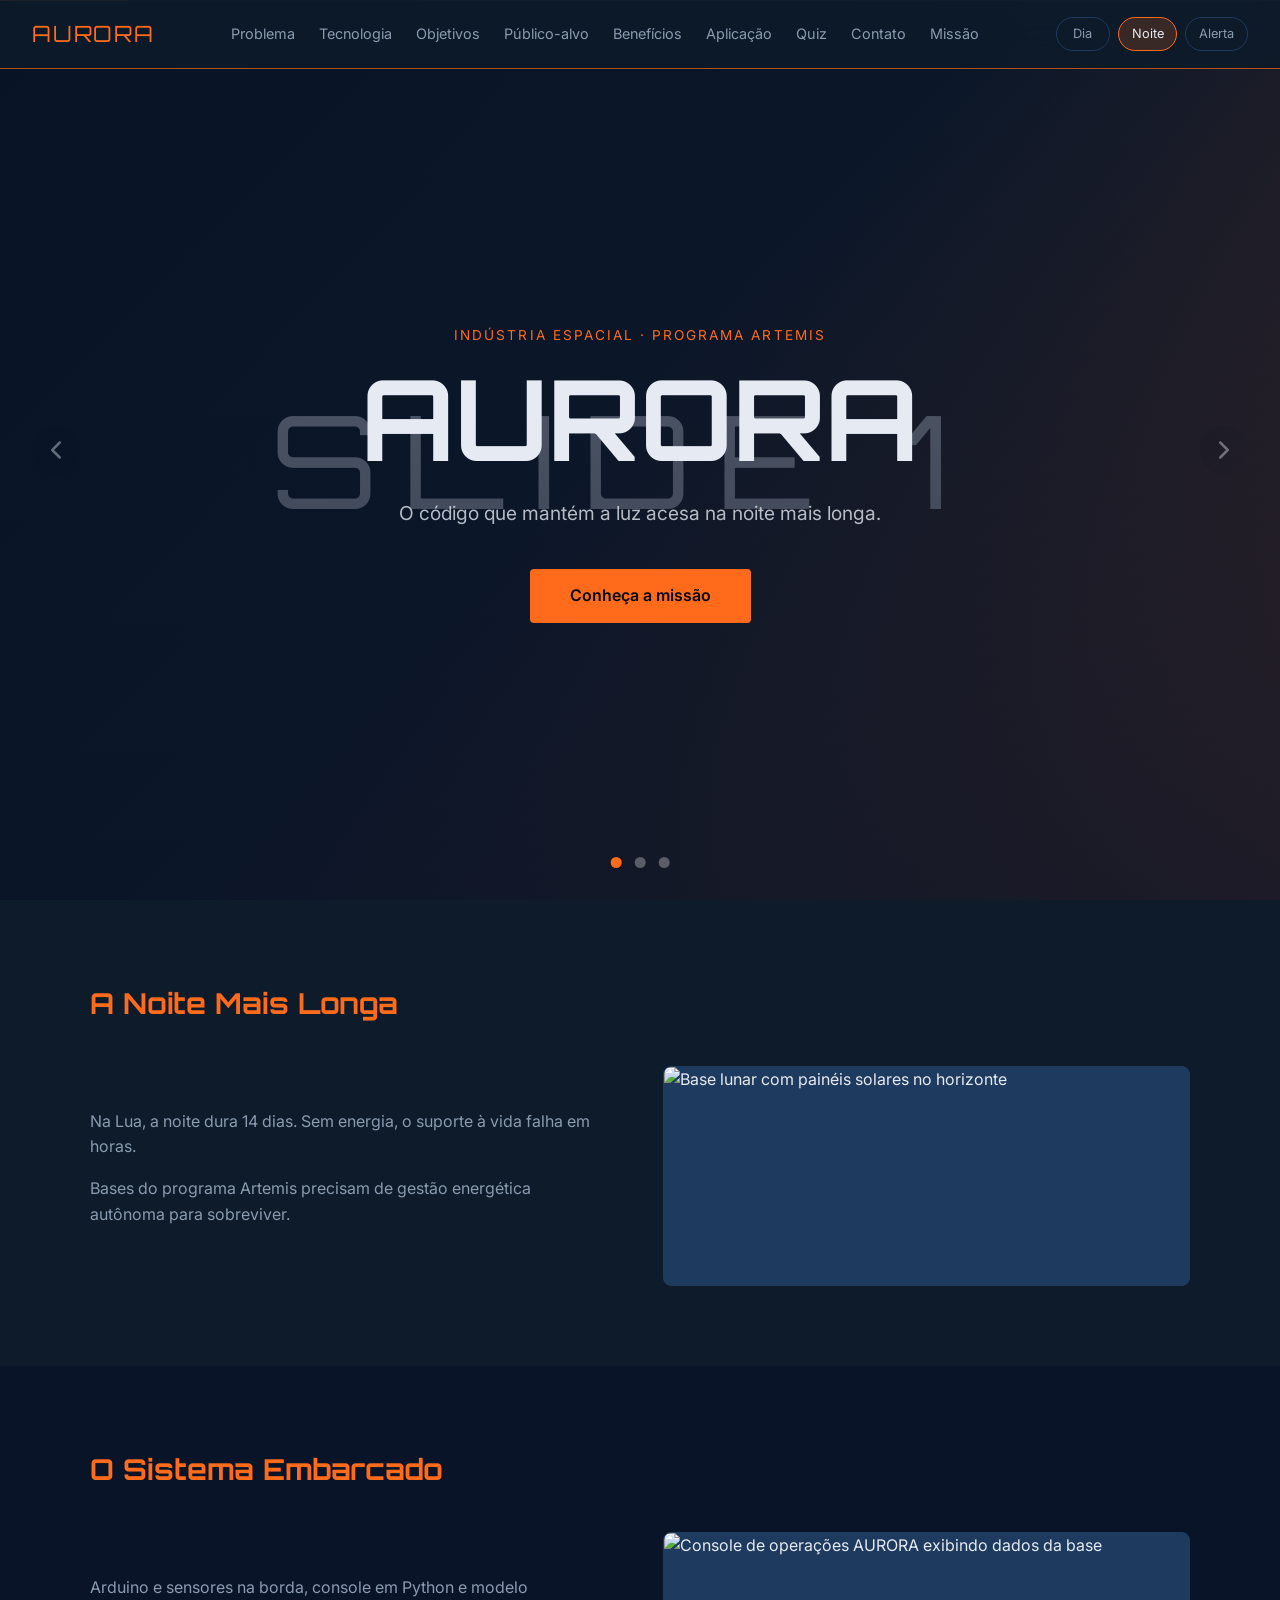
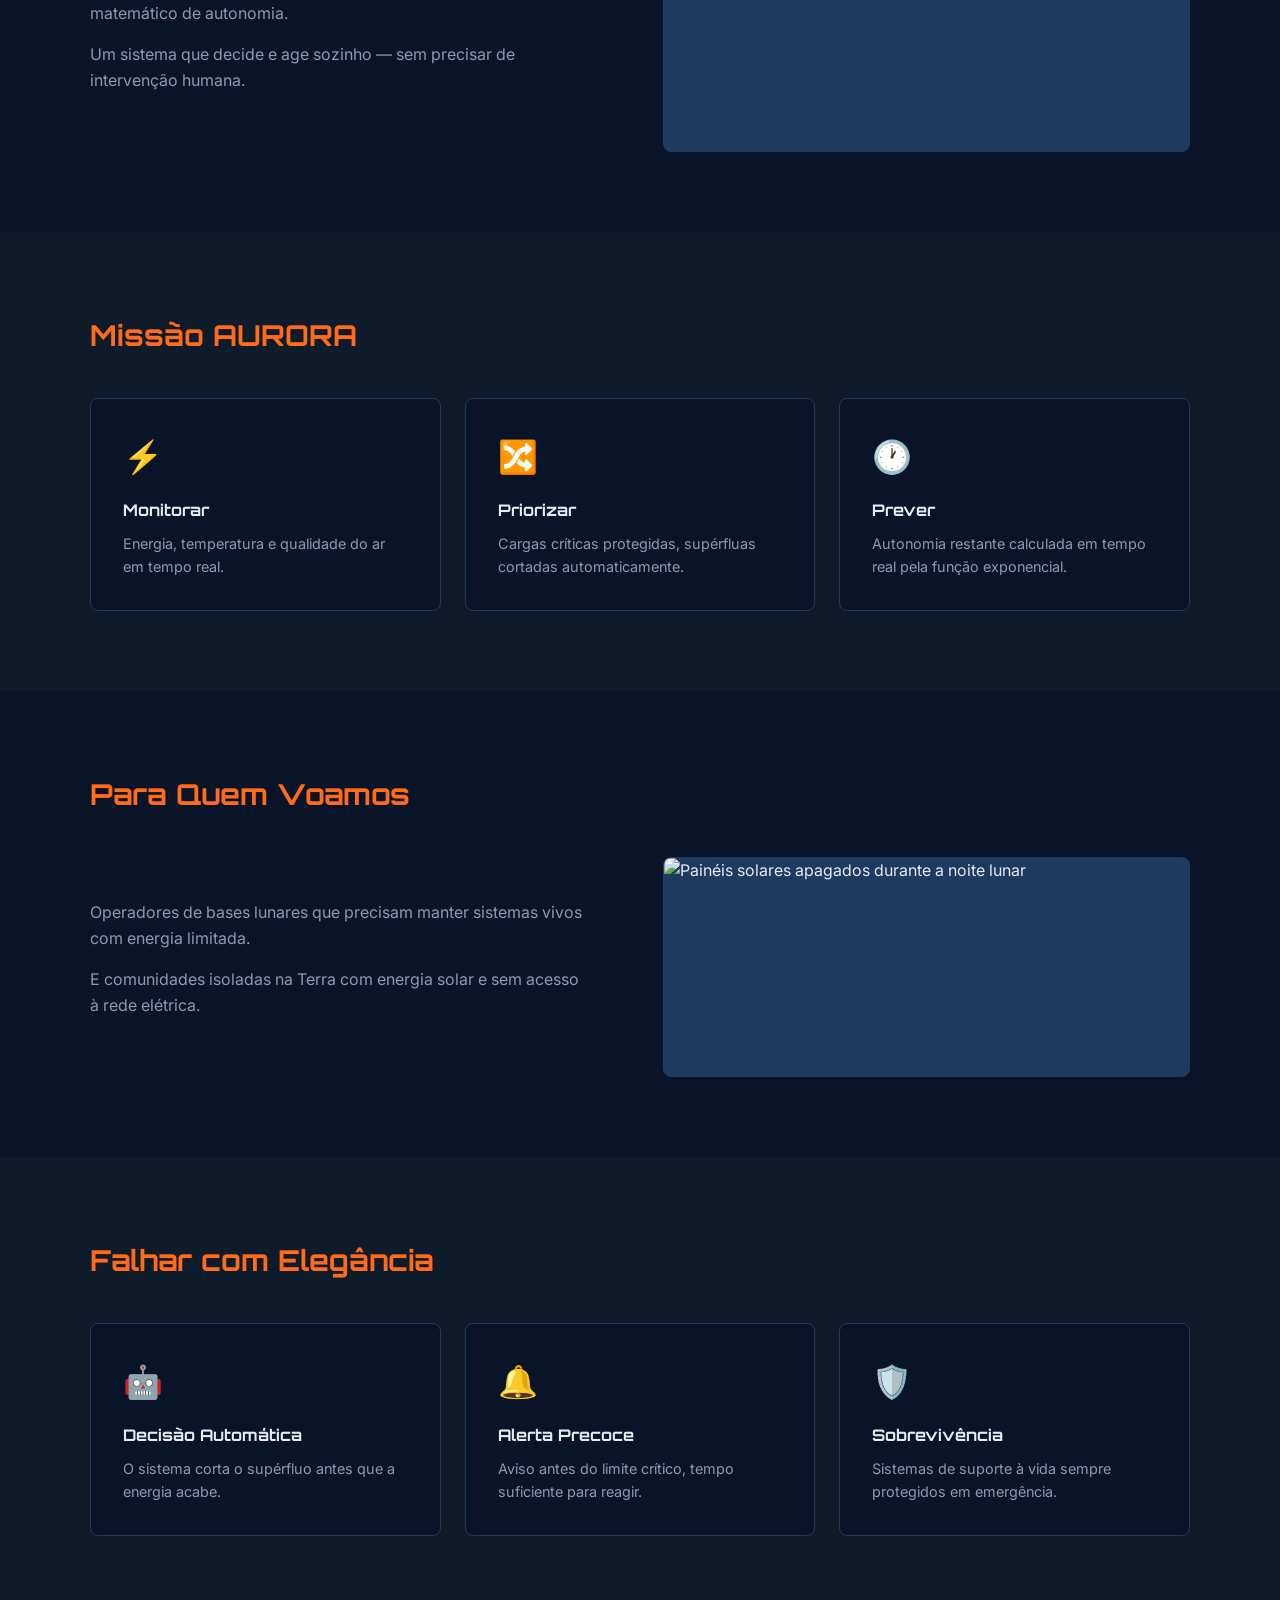
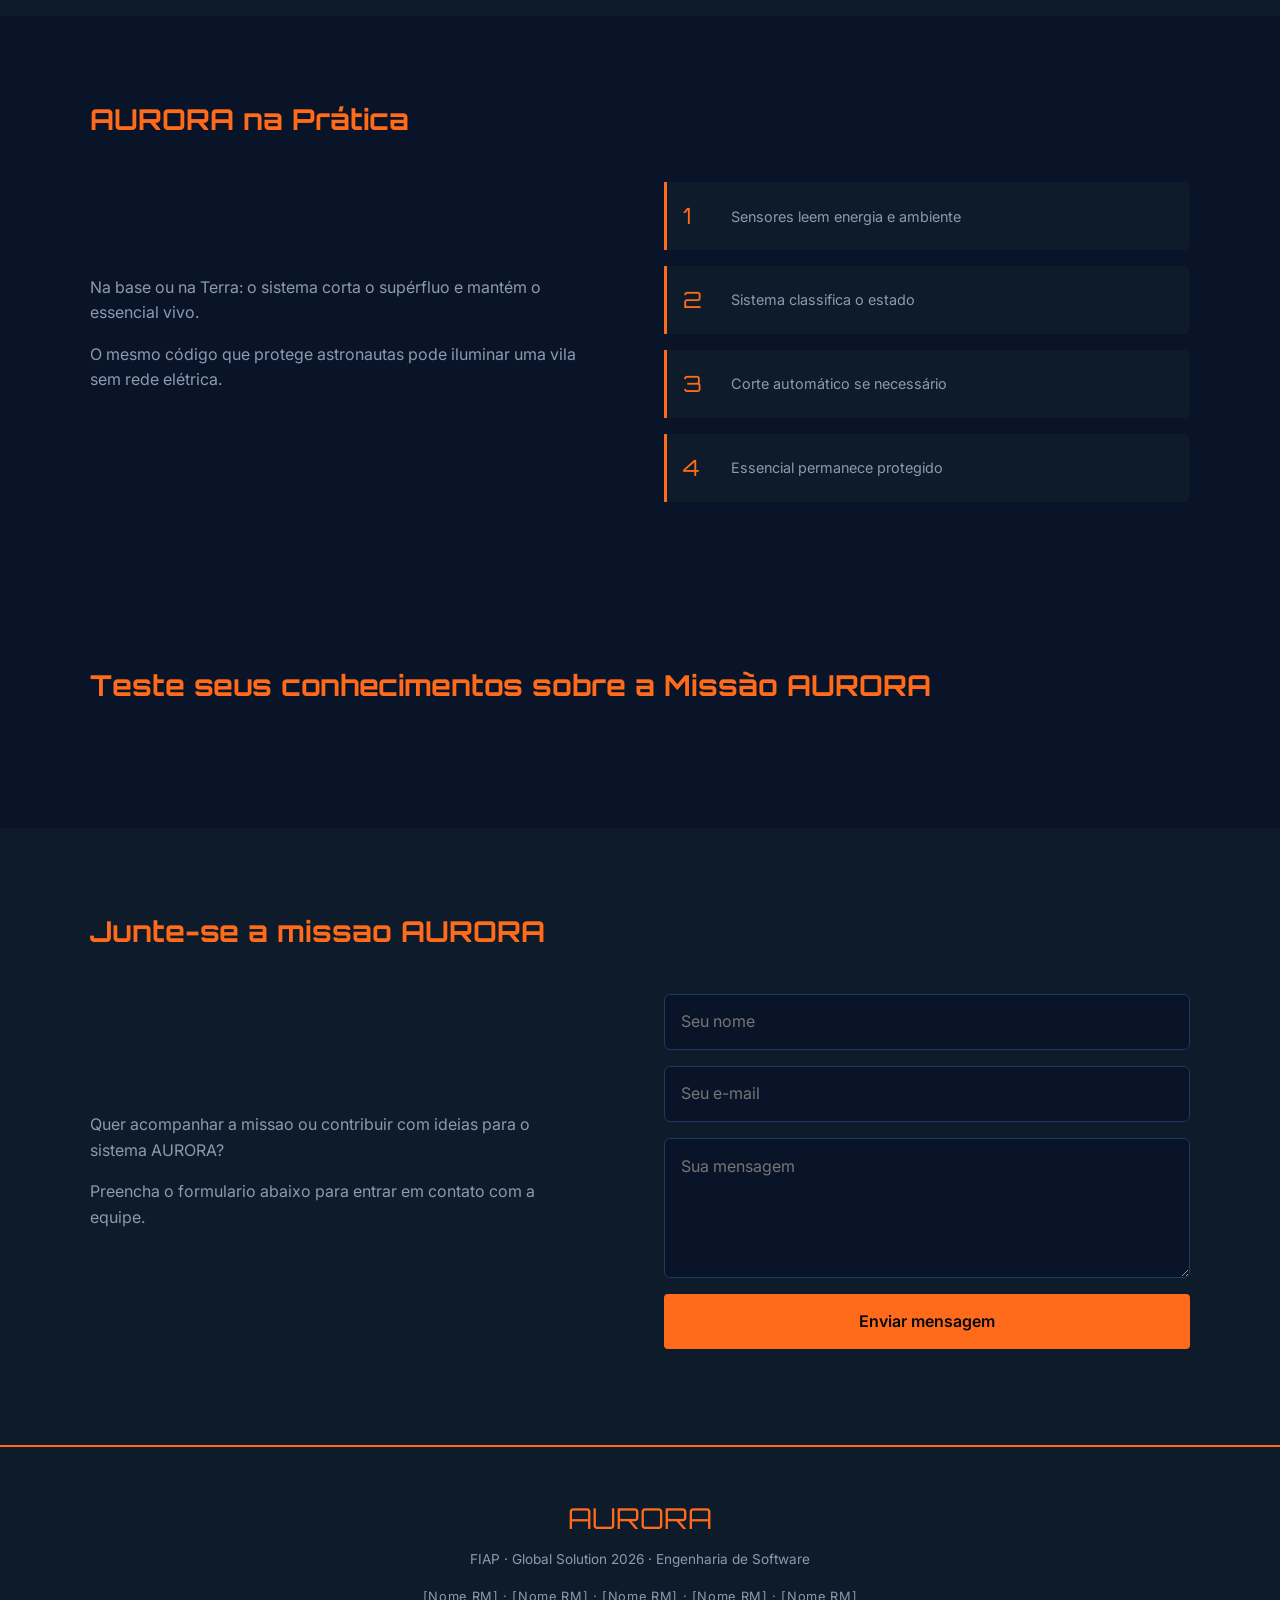
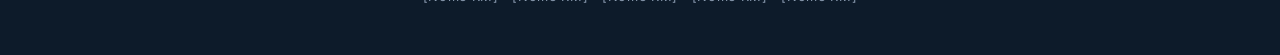
==== Aurora-Web-Front/index.html @ de0eb586 "feat: criando a pagina missao" ====
<!DOCTYPE html>
<html lang="pt-BR">
<head>
    <meta charset="UTF-8">
    <meta name="viewport" content="width=device-width, initial-scale=1.0">
    <title>AURORA · Sistema de Gestão Energética Lunar</title>
    
    <link rel="preconnect" href="https://fonts.googleapis.com">
    <link rel="preconnect" href="https://fonts.gstatic.com" crossorigin>
    <link href="https://fonts.googleapis.com/css2?family=Orbitron:wght@700;900&family=Inter:wght@400;600&display=swap" rel="stylesheet">
    
    <link rel="stylesheet" href="src/css/style.css">
</head>
<body id="topo">
    <!-- SELETOR DE TEMAS (radio inputs hidden — CSS puro, sem JS) -->
    <input type="radio" id="tema-dia" name="tema">
    <input type="radio" id="tema-noite" name="tema" checked>
    <input type="radio" id="tema-alerta" name="tema">

    <div class="page-wrapper">

        <!-- MENU DE NAVEGAÇÃO -->
        <nav class="nav">
            <a href="#topo" class="nav__logo" aria-label="Voltar ao inicio">AURORA</a>
            <ul class="nav__links">
                <li><a href="#problema">Problema</a></li>
                <li><a href="#tecnologia">Tecnologia</a></li>
                <li><a href="#objetivos">Objetivos</a></li>
                <li><a href="#publico">Público-alvo</a></li>
                <li><a href="#beneficios">Benefícios</a></li>
                <li><a href="#aplicacao">Aplicação</a></li>
                <li><a href="#Quiz">Quiz</a></li>
                <li><a href="#contato">Contato</a></li>
                <li><a href="missao.html">Missão</a></li>
            </ul>
            <div class="nav__temas">
                <label for="tema-dia" class="btn-tema">Dia</label>
                <label for="tema-noite" class="btn-tema">Noite</label>
                <label for="tema-alerta" class="btn-tema">Alerta</label>
            </div>
        </nav>

        <!-- HERO (slideshow cinematografico) -->
        <header class="hero" role="region" aria-roledescription="carousel" aria-label="Slideshow cinematografico AURORA">
            <div class="hero__slideshow" data-hero-slideshow>
                <div class="hero__slides" data-hero-slides></div>
                <div class="hero__overlay" aria-hidden="true"></div>
                <div class="hero__alert-tint" aria-hidden="true"></div>
                <div class="hero__progress" aria-hidden="true">
                    <span data-hero-progress></span>
                </div>

                <button class="hero__arrow hero__arrow--prev" type="button" aria-label="Slide anterior" data-hero-prev>
                    <svg viewBox="0 0 24 24" aria-hidden="true" focusable="false">
                        <path d="M15 18l-6-6 6-6" fill="none" stroke="currentColor" stroke-width="2" stroke-linecap="round" stroke-linejoin="round"/>
                    </svg>
                </button>
                <button class="hero__arrow hero__arrow--next" type="button" aria-label="Proximo slide" data-hero-next>
                    <svg viewBox="0 0 24 24" aria-hidden="true" focusable="false">
                        <path d="M9 6l6 6-6 6" fill="none" stroke="currentColor" stroke-width="2" stroke-linecap="round" stroke-linejoin="round"/>
                    </svg>
                </button>

                <div class="hero__dots" aria-label="Selecionar slide" data-hero-dots></div>
            </div>

            <div class="hero__content">
                <p class="hero__tag">Indústria Espacial · Programa Artemis</p>
                <h1 class="hero__title">AURORA</h1>
                <p class="hero__sub">O código que mantém a luz acesa na noite mais longa.</p>
                <a href="missao.html" class="hero__cta">Conheça a missão</a>
            </div>
        </header>

        <!-- SEÇÃO 1: PROBLEMA -->
        <section id="problema" class="section section--alt">
            <div class="section__inner">
                <h2 class="section__title">A Noite Mais Longa</h2>
                <div class="section__content">
                    <div class="section__text">
                        <p>Na Lua, a noite dura 14 dias. Sem energia, o suporte à vida falha em horas.</p>
                        <p>Bases do programa Artemis precisam de gestão energética autônoma para sobreviver.</p>
                    </div>
                    <div class="section__img">
                        <img src="img/base-lunar.jpg" alt="Base lunar com painéis solares no horizonte">
                    </div>
                </div>
            </div>
        </section>

        <!-- SEÇÃO 2: TECNOLOGIA -->
        <section id="tecnologia" class="section">
            <div class="section__inner">
                <h2 class="section__title">O Sistema Embarcado</h2>
                <div class="section__content">
                    <div class="section__text">
                        <p>Arduino e sensores na borda, console em Python e modelo matemático de autonomia.</p>
                        <p>Um sistema que decide e age sozinho — sem precisar de intervenção humana.</p>
                    </div>
                    <div class="section__img">
                        <img src="img/console.jpg" alt="Console de operações AURORA exibindo dados da base">
                    </div>
                </div>
            </div>
        </section>

        <!-- SEÇÃO 3: OBJETIVOS -->
        <section id="objetivos" class="section section--alt">
            <div class="section__inner">
                <h2 class="section__title">Missão AURORA</h2>
                <div class="section__cards">
                    <div class="card">
                        <span class="card__icon">⚡</span>
                        <h3>Monitorar</h3>
                        <p>Energia, temperatura e qualidade do ar em tempo real.</p>
                    </div>
                    <div class="card">
                        <span class="card__icon">🔀</span>
                        <h3>Priorizar</h3>
                        <p>Cargas críticas protegidas, supérfluas cortadas automaticamente.</p>
                    </div>
                    <div class="card">
                        <span class="card__icon">🕐</span>
                        <h3>Prever</h3>
                        <p>Autonomia restante calculada em tempo real pela função exponencial.</p>
                    </div>
                </div>
            </div>
        </section>

        <!-- SEÇÃO 4: PÚBLICO -->
        <section id="publico" class="section">
            <div class="section__inner">
                <h2 class="section__title">Para Quem Voamos</h2>
                <div class="section__content">
                    <div class="section__text">
                        <p>Operadores de bases lunares que precisam manter sistemas vivos com energia limitada.</p>
                        <p>E comunidades isoladas na Terra com energia solar e sem acesso à rede elétrica.</p>
                    </div>
                    <div class="section__img">
                        <img src="img/paineis-noite.jpg" alt="Painéis solares apagados durante a noite lunar">
                    </div>
                </div>
            </div>
        </section>

        <!-- SEÇÃO 5: BENEFÍCIOS -->
        <section id="beneficios" class="section section--alt">
            <div class="section__inner">
                <h2 class="section__title">Falhar com Elegância</h2>
                <div class="section__cards">
                    <div class="card">
                        <span class="card__icon">🤖</span>
                        <h3>Decisão Automática</h3>
                        <p>O sistema corta o supérfluo antes que a energia acabe.</p>
                    </div>
                    <div class="card">
                        <span class="card__icon">🔔</span>
                        <h3>Alerta Precoce</h3>
                        <p>Aviso antes do limite crítico, tempo suficiente para reagir.</p>
                    </div>
                    <div class="card">
                        <span class="card__icon">🛡️</span>
                        <h3>Sobrevivência</h3>
                        <p>Sistemas de suporte à vida sempre protegidos em emergência.</p>
                    </div>
                </div>
            </div>
        </section>

        <!-- SEÇÃO 6: APLICAÇÃO -->
        <section id="aplicacao" class="section">
            <div class="section__inner">
                <h2 class="section__title">AURORA na Prática</h2>
                <div class="section__content">
                    <div class="section__text">
                        <p>Na base ou na Terra: o sistema corta o supérfluo e mantém o essencial vivo.</p>
                        <p>O mesmo código que protege astronautas pode iluminar uma vila sem rede elétrica.</p>
                    </div>
                    <div class="section__steps">
                        <div class="step"><span class="step__num">1</span><p>Sensores leem energia e ambiente</p></div>
                        <div class="step"><span class="step__num">2</span><p>Sistema classifica o estado</p></div>
                        <div class="step"><span class="step__num">3</span><p>Corte automático se necessário</p></div>
                        <div class="step"><span class="step__num">4</span><p>Essencial permanece protegido</p></div>
                    </div>
                </div>
            </div>
        </section>
        <!-- SEÇÃO 7: QUIZ-->
        <section id="quiz" class="section">
            <div class="section__inner">
                <h2 class="section__title">Teste seus conhecimentos sobre a Missão AURORA</h2>
                <div id="quiz-container" class="quiz"></div>
            </div>
        </section>

        <!-- FORMULARIO VALIDADO COM JAVASCRIPT -->
        <section id="contato" class="section section--alt">
            <div class="section__inner">
                <h2 class="section__title">Junte-se a missao AURORA</h2>
                <div class="section__content">
                    <div class="section__text">
                        <p>Quer acompanhar a missao ou contribuir com ideias para o sistema AURORA?</p>
                        <p>Preencha o formulario abaixo para entrar em contato com a equipe.</p>
                    </div>

                    <form id="form-missao" class="form-missao" novalidate>
                        <input type="text" id="nome" name="nome" placeholder="Seu nome" required>
                        <input type="email" id="email" name="email" placeholder="Seu e-mail" required>
                        <textarea id="mensagem" name="mensagem" placeholder="Sua mensagem" required></textarea>
                        <button type="submit">Enviar mensagem</button>
                        <p id="form-feedback" class="form-feedback" aria-live="polite"></p>
                    </form>
                </div>
            </div>
        </section>

        <!-- RODAPÉ -->
        <footer class="footer">
            <p class="footer__logo">AURORA</p>
            <p class="footer__sub">FIAP · Global Solution 2026 · Engenharia de Software</p>
            <p class="footer__team">
                [Nome RM] · [Nome RM] · [Nome RM] · [Nome RM] · [Nome RM]
            </p>
        </footer>

    </div><!-- fim .page-wrapper -->
    <script src="src/js/script.js"></script>
</body>
</html>
---- Aurora-Web-Front/src/css/style.css ----
/* Reset */
*, *::before, *::after {
    box-sizing: border-box;
    margin: 0;
    padding: 0;
}

html {
    scroll-behavior: smooth;
    scroll-padding-top: 84px;
}

body {
    background-color: var(--bg);
    color: var(--text);
    font-family: var(--font-body);
    font-size: 16px;
    line-height: 1.6;
}

img {
    display: block;
    max-width: 100%;
}

a {
    color: inherit;
    text-decoration: none;
}

ul {
    list-style: none;
}

button {
    font: inherit;
}

/* Variaveis CSS */
:root {
    --bg: #0A1428;
    --navy: #0D1B2A;
    --amber: #FF6B1A;
    --cyan: #00C9FF;
    --text: #E6EAF2;
    --text-muted: #8A9BB0;
    --border: #1E3A5F;
    --hero-text: #E6EAF2;
    --hero-muted: rgba(230, 234, 242, 0.78);
    --hero-overlay: linear-gradient(180deg, rgba(10, 20, 40, 0.55) 0%, rgba(10, 20, 40, 0.85) 100%);
    --hero-tint: rgba(255, 60, 40, 0);
    --progress-color: #FF6B1A;
    --font-title: 'Orbitron', sans-serif;
    --font-body: 'Inter', sans-serif;
}

/* Tema Dia */
#tema-dia:checked ~ .page-wrapper {
    --bg: #F4F1EA;
    --navy: #E6E0D4;
    --amber: #FF6B1A;
    --text: #162238;
    --text-muted: #4E5D73;
    --border: #CFC6B8;
    --hero-text: #162238;
    --hero-muted: rgba(22, 34, 56, 0.82);
    --hero-overlay: linear-gradient(180deg, rgba(244, 241, 234, 0.45), rgba(244, 241, 234, 0.7));
    --hero-tint: rgba(255, 60, 40, 0);
    --progress-color: #FF6B1A;
}

/* Tema Noite Lunar */
#tema-noite:checked ~ .page-wrapper {
    --bg: #0A1428;
    --navy: #0D1B2A;
    --amber: #FF6B1A;
    --text: #E6EAF2;
    --text-muted: #8A9BB0;
    --border: #1E3A5F;
    --hero-text: #E6EAF2;
    --hero-muted: rgba(230, 234, 242, 0.78);
    --hero-overlay: linear-gradient(180deg, rgba(10, 20, 40, 0.55) 0%, rgba(10, 20, 40, 0.85) 100%);
    --hero-tint: rgba(255, 60, 40, 0);
    --progress-color: #FF6B1A;
}

/* Tema Alerta */
#tema-alerta:checked ~ .page-wrapper {
    --bg: #1A0000;
    --navy: #0D0000;
    --amber: #FF4444;
    --text: #FFF1F0;
    --text-muted: #FFBDB7;
    --border: #5E1717;
    --hero-text: #FFF1F0;
    --hero-muted: rgba(255, 241, 240, 0.84);
    --hero-overlay: linear-gradient(180deg, rgba(10, 20, 40, 0.58) 0%, rgba(10, 20, 40, 0.88) 100%);
    --hero-tint: rgba(255, 60, 40, 0.22);
    --progress-color: #FF3C28;
}

input[name="tema"] {
    display: none;
}

.page-wrapper {
    min-height: 100vh;
    background-color: var(--bg);
    transition: background-color 600ms ease, color 600ms ease;
}

/* Navegacao */
.nav {
    position: fixed;
    top: 0;
    left: 0;
    z-index: 100;
    display: flex;
    width: 100%;
    align-items: center;
    justify-content: space-between;
    gap: 1.5rem;
    padding: 1rem 2rem;
    border-bottom: 1px solid color-mix(in srgb, var(--amber) 68%, transparent);
    background-color: color-mix(in srgb, var(--navy) 88%, transparent);
    backdrop-filter: blur(16px);
    transition: background-color 600ms ease, border-color 600ms ease;
}

.nav__logo {
    flex: 0 0 auto;
    color: var(--amber);
    font-family: var(--font-title);
    font-size: 1.4rem;
    letter-spacing: 0.08em;
    transition: color 600ms ease;
}

.nav__logo:hover,
.nav__logo:focus-visible {
    color: var(--text);
    outline: none;
}

.nav__links {
    display: flex;
    flex: 1;
    flex-wrap: wrap;
    justify-content: center;
    gap: 1rem 1.5rem;
}

.nav__links a {
    color: var(--text-muted);
    font-size: 0.9rem;
    transition: color 600ms ease;
}

.nav__links a:hover,
.nav__links a:focus-visible {
    color: var(--amber);
}

.nav__temas {
    display: flex;
    flex: 0 0 auto;
    gap: 0.5rem;
}

.btn-tema {
    min-width: 54px;
    padding: 0.35rem 0.8rem;
    border: 1px solid var(--border);
    border-radius: 999px;
    color: var(--text-muted);
    cursor: pointer;
    font-size: 0.8rem;
    text-align: center;
    transition: background-color 600ms ease, border-color 600ms ease, color 600ms ease;
}

.btn-tema:hover {
    border-color: var(--amber);
    color: var(--amber);
}

#tema-dia:checked ~ .page-wrapper label[for="tema-dia"],
#tema-noite:checked ~ .page-wrapper label[for="tema-noite"],
#tema-alerta:checked ~ .page-wrapper label[for="tema-alerta"] {
    border-color: var(--amber);
    background-color: color-mix(in srgb, var(--amber) 18%, transparent);
    color: var(--text);
}

/* Hero slideshow */
.hero {
    position: relative;
    display: grid;
    min-height: 100vh;
    overflow: hidden;
    place-items: center;
    padding: 8rem 2rem 5rem;
    text-align: center;
    isolation: isolate;
}

.hero__slideshow,
.hero__slides,
.hero__slide,
.hero__media,
.hero__overlay,
.hero__alert-tint {
    position: absolute;
    inset: 0;
}

.hero__slideshow {
    z-index: 0;
    width: 100vw;
    height: 100vh;
    min-height: 100vh;
    background-color: #0A1428;
}

.hero__slide {
    overflow: hidden;
    opacity: 0;
    transition: opacity 1200ms cubic-bezier(0.65, 0, 0.35, 1);
}

.hero__slide.is-active {
    opacity: 1;
}

.hero__media {
    width: 100%;
    height: 100%;
    object-fit: cover;
    transform: scale(1);
}

.hero__placeholder {
    display: grid;
    place-items: center;
    background: var(--placeholder-bg);
    color: rgba(230, 234, 242, 0.92);
    font-family: var(--font-title);
    font-size: clamp(2.5rem, 9vw, 8rem);
    letter-spacing: 0.2em;
    text-indent: 0.2em;
}

.hero__slide.is-active .hero__media {
    animation: ken-burns 7000ms linear forwards;
}

.hero__overlay {
    z-index: 2;
    background: var(--hero-overlay);
    pointer-events: none;
    transition: background 600ms ease;
}

.hero__alert-tint {
    z-index: 3;
    background-color: var(--hero-tint);
    pointer-events: none;
    transition: background-color 600ms ease;
}

.hero__content {
    position: relative;
    z-index: 4;
    display: flex;
    max-width: 900px;
    flex-direction: column;
    align-items: center;
}

.hero__tag,
.hero__title,
.hero__sub,
.hero__cta {
    opacity: 1;
    transform: translateY(0);
    animation: hero-content-in 800ms cubic-bezier(0.22, 1, 0.36, 1) both;
}

.hero__tag {
    margin-bottom: 1rem;
    color: var(--amber);
    font-size: 0.85rem;
    letter-spacing: 0.15em;
    text-transform: uppercase;
    transition: color 600ms ease;
    animation-delay: 200ms;
}

.hero__title {
    margin-bottom: 1.5rem;
    color: var(--hero-text);
    font-family: var(--font-title);
    font-size: clamp(3rem, 10vw, 7rem);
    line-height: 1;
    transition: color 600ms ease;
    animation-delay: 400ms;
}

.hero__sub {
    max-width: 540px;
    margin-bottom: 2.5rem;
    color: var(--hero-muted);
    font-size: 1.2rem;
    transition: color 600ms ease;
    animation-delay: 800ms;
}

.hero__cta {
    display: inline-flex;
    align-items: center;
    justify-content: center;
    min-height: 48px;
    padding: 0.9rem 2.5rem;
    border-radius: 4px;
    background-color: var(--amber);
    color: #05070D;
    cursor: pointer;
    font-weight: 600;
    transition: background-color 600ms ease, color 600ms ease, opacity 200ms ease, transform 200ms ease;
    animation-delay: 1100ms;
}

.hero__cta:hover,
.hero__cta:focus-visible {
    opacity: 0.9;
    transform: translateY(-1px);
}

.hero__arrow {
    position: absolute;
    top: 50%;
    z-index: 5;
    display: grid;
    width: 48px;
    height: 48px;
    place-items: center;
    border: 0;
    border-radius: 50%;
    background-color: rgba(10, 20, 40, 0.16);
    color: #E6EAF2;
    cursor: pointer;
    opacity: 0.4;
    transform: translateY(-50%);
    transition: background-color 200ms ease, opacity 200ms ease;
}

.hero__arrow:hover,
.hero__arrow:focus-visible {
    background-color: rgba(10, 20, 40, 0.44);
    opacity: 1;
    outline: none;
}

.hero__arrow svg {
    width: 30px;
    height: 30px;
}

.hero__arrow--prev {
    left: 2rem;
}

.hero__arrow--next {
    right: 2rem;
}

.hero__dots {
    position: absolute;
    bottom: 2rem;
    left: 50%;
    z-index: 5;
    display: flex;
    gap: 0.8rem;
    transform: translateX(-50%);
}

.hero__dot {
    width: 11px;
    height: 11px;
    border: 0;
    border-radius: 50%;
    background-color: rgba(255, 255, 255, 0.3);
    cursor: pointer;
    transition: background-color 600ms ease, transform 200ms ease;
}

.hero__dot:hover,
.hero__dot:focus-visible {
    transform: scale(1.25);
    outline: none;
}

.hero__dot.is-active {
    background-color: #FF6B1A;
}

#tema-alerta:checked ~ .page-wrapper .hero__dot.is-active {
    background-color: #FF3C28;
}

.hero__progress {
    position: absolute;
    top: 0;
    left: 0;
    z-index: 6;
    width: 100%;
    height: 1px;
    background-color: rgba(255, 255, 255, 0.16);
}

.hero__progress span {
    display: block;
    width: 0;
    height: 100%;
    background-color: var(--progress-color);
    transform-origin: left center;
    transition: background-color 600ms ease;
}

@keyframes hero-content-in {
    from {
        opacity: 0;
        transform: translateY(20px);
    }
    to {
        opacity: 1;
        transform: translateY(0);
    }
}

@keyframes ken-burns {
    from {
        transform: scale(1) translate(0, 0);
    }
    to {
        transform: scale(1.12) translate(var(--kb-x, 0), var(--kb-y, 0));
    }
}

/* Secoes */
.section {
    padding: 5rem 2rem;
    background-color: var(--bg);
    transition: background-color 600ms ease;
}

.section--alt {
    background-color: var(--navy);
}

.section__inner {
    max-width: 1100px;
    margin: 0 auto;
}

.section__title {
    margin-bottom: 2.5rem;
    color: var(--amber);
    font-family: var(--font-title);
    font-size: 1.8rem;
    transition: color 600ms ease;
}

.section__content {
    display: flex;
    align-items: center;
    gap: 3rem;
}

.section__text {
    flex: 1;
}

.section__text p {
    max-width: 500px;
    margin-bottom: 1rem;
    color: var(--text-muted);
    transition: color 600ms ease;
}

.section__img {
    flex: 1;
    min-height: 220px;
    overflow: hidden;
    border: 1px solid var(--border);
    border-radius: 8px;
    background-color: var(--border);
    transition: background-color 600ms ease, border-color 600ms ease;
}

.section__cards {
    display: flex;
    gap: 1.5rem;
}

.card {
    flex: 1;
    padding: 2rem;
    border: 1px solid var(--border);
    border-radius: 8px;
    background-color: var(--bg);
    transition: background-color 600ms ease, border-color 200ms ease;
}

.card:hover {
    border-color: var(--amber);
}

.card__icon {
    display: block;
    margin-bottom: 1rem;
    font-size: 2rem;
}

.card h3 {
    margin-bottom: 0.5rem;
    color: var(--text);
    font-family: var(--font-title);
    font-size: 1rem;
    transition: color 600ms ease;
}

.card p {
    color: var(--text-muted);
    font-size: 0.9rem;
    transition: color 600ms ease;
}

.section__steps {
    display: flex;
    flex: 1;
    flex-direction: column;
    gap: 1rem;
}

.step {
    display: flex;
    align-items: center;
    gap: 1rem;
    padding: 1rem;
    border-left: 3px solid var(--amber);
    border-radius: 0 6px 6px 0;
    background-color: var(--navy);
    transition: background-color 600ms ease, border-color 600ms ease;
}

.step__num {
    min-width: 32px;
    color: var(--amber);
    font-family: var(--font-title);
    font-size: 1.4rem;
    transition: color 600ms ease;
}

.step p {
    color: var(--text-muted);
    font-size: 0.9rem;
}

/* Formulario */
.form-missao {
    display: flex;
    flex: 1;
    flex-direction: column;
    gap: 1rem;
}

.form-missao input,
.form-missao textarea {
    width: 100%;
    padding: 0.9rem 1rem;
    border: 1px solid var(--border);
    border-radius: 6px;
    background-color: var(--bg);
    color: var(--text);
    font: inherit;
    transition: background-color 600ms ease, border-color 200ms ease, color 600ms ease;
}

.form-missao textarea {
    min-height: 140px;
    resize: vertical;
}

.form-missao input:focus,
.form-missao textarea:focus {
    border-color: var(--amber);
    outline: none;
}

.form-missao button {
    padding: 0.9rem 1.5rem;
    border: 0;
    border-radius: 4px;
    background-color: var(--amber);
    color: #05070D;
    cursor: pointer;
    font-weight: 600;
    transition: background-color 600ms ease;
}

.form-missao.tentou-enviar input:invalid,
.form-missao.tentou-enviar textarea:invalid {
    border-color: #FF4444;
    background-color: rgba(255, 68, 68, 0.12);
}

.form-feedback {
    color: var(--text-muted);
    font-size: 0.9rem;
}

.form-missao.tentou-enviar .form-feedback {
    color: #FF7A7A;
}

/* Rodape */
.footer {
    padding: 3rem 2rem;
    border-top: 2px solid var(--amber);
    background-color: var(--navy);
    text-align: center;
    transition: background-color 600ms ease, border-color 600ms ease;
}

.footer__logo {
    margin-bottom: 0.5rem;
    color: var(--amber);
    font-family: var(--font-title);
    font-size: 1.8rem;
    transition: color 600ms ease;
}

.footer__sub {
    margin-bottom: 1rem;
    color: var(--text-muted);
    font-size: 0.85rem;
}

.footer__team {
    color: var(--text-muted);
    font-size: 0.8rem;
    letter-spacing: 0.05em;
}

@media (max-width: 1279px) {
    .nav {
        gap: 1rem;
        padding: 0.9rem 1.25rem;
    }

    .nav__links {
        gap: 0.75rem 1rem;
    }

    .hero__arrow {
        width: 42px;
        height: 42px;
    }

    .hero__dot {
        width: 14px;
        height: 14px;
    }
}

@media (max-width: 768px) {
    html {
        scroll-padding-top: 150px;
    }

    .nav {
        flex-direction: column;
        gap: 0.85rem;
        padding: 0.85rem 1rem;
    }

    .nav__links {
        width: 100%;
        gap: 0.65rem 1rem;
    }

    .nav__links a {
        font-size: 0.82rem;
    }

    .nav__temas {
        order: -1;
        width: 100%;
        justify-content: center;
    }

    .hero {
        min-height: max(600px, 100vh);
        padding: 11rem 1.25rem 4.5rem;
    }

    .hero__slideshow {
        min-height: 600px;
    }

    .hero__title {
        font-size: clamp(2.4rem, 16vw, 4rem);
    }

    .hero__sub {
        font-size: 1rem;
    }

    .hero__arrow {
        display: none;
    }

    .hero__dots {
        bottom: 1.4rem;
    }

    .hero__slide.is-active .hero__media {
        animation-name: ken-burns-mobile;
    }

    .section__content,
    .section__cards {
        flex-direction: column;
    }

    .section__content {
        gap: 2rem;
    }

    .section__steps {
        gap: 0.5rem;
    }
}

@keyframes ken-burns-mobile {
    from {
        transform: scale(1) translate(0, 0);
    }
    to {
        transform: scale(1.08) translate(var(--kb-x, 0), var(--kb-y, 0));
    }
}

@media (prefers-reduced-motion: reduce) {
    *,
    *::before,
    *::after {
        animation-duration: 1ms !important;
        animation-iteration-count: 1 !important;
        scroll-behavior: auto !important;
        transition-duration: 400ms !important;
    }

    .hero__slide {
        transition-duration: 400ms !important;
    }

    .hero__tag,
    .hero__title,
    .hero__sub,
    .hero__cta {
        animation-delay: 0ms !important;
    }

    .hero__slide.is-active .hero__media {
        animation: none !important;
    }
}

/* Pagina Missao */
.nav__link--active {
    color: var(--amber) !important;
}

.mission-hero {
    position: relative;
    display: grid;
    min-height: 72vh;
    place-items: center;
    padding: 9rem 2rem 5rem;
    overflow: hidden;
    background:
        radial-gradient(circle at top left, color-mix(in srgb, var(--amber) 20%, transparent), transparent 34%),
        radial-gradient(circle at bottom right, color-mix(in srgb, var(--cyan) 16%, transparent), transparent 36%),
        var(--bg);
    text-align: center;
    transition: background-color 600ms ease;
}

.mission-hero::after {
    position: absolute;
    inset: auto 0 0;
    height: 1px;
    background-color: var(--border);
    content: "";
    transition: background-color 600ms ease;
}

.mission-hero__inner {
    position: relative;
    z-index: 1;
    display: flex;
    max-width: 880px;
    flex-direction: column;
    align-items: center;
}

.mission-hero__tag {
    margin-bottom: 1rem;
    color: var(--amber);
    font-size: 0.85rem;
    letter-spacing: 0.15em;
    text-transform: uppercase;
    transition: color 600ms ease;
}

.mission-hero__title {
    margin-bottom: 1.5rem;
    color: var(--text);
    font-family: var(--font-title);
    font-size: clamp(2.8rem, 8vw, 6rem);
    line-height: 1;
    transition: color 600ms ease;
}

.mission-hero__sub {
    max-width: 680px;
    margin-bottom: 2.5rem;
    color: var(--text-muted);
    font-size: 1.15rem;
    transition: color 600ms ease;
}

.mission-panel {
    display: grid;
    flex: 1;
    grid-template-columns: repeat(2, minmax(0, 1fr));
    gap: 1rem;
}

.mission-panel__item {
    min-height: 180px;
    padding: 1.5rem;
    border: 1px solid var(--border);
    border-radius: 8px;
    background-color: color-mix(in srgb, var(--navy) 78%, transparent);
    transition: background-color 600ms ease, border-color 600ms ease;
}

.mission-panel__value {
    display: block;
    margin-bottom: 0.75rem;
    color: var(--amber);
    font-family: var(--font-title);
    font-size: clamp(2rem, 5vw, 3.2rem);
    line-height: 1;
    transition: color 600ms ease;
}

.mission-panel__item p,
.mission-list p,
.mission-grid__item p {
    color: var(--text-muted);
    transition: color 600ms ease;
}

.mission-list {
    display: flex;
    flex: 1;
    flex-direction: column;
    gap: 1rem;
}

.mission-list p {
    padding: 1rem;
    border-left: 3px solid var(--amber);
    border-radius: 0 6px 6px 0;
    background-color: var(--navy);
    transition: background-color 600ms ease, border-color 600ms ease, color 600ms ease;
}

.mission-grid {
    display: grid;
    grid-template-columns: repeat(3, minmax(0, 1fr));
    gap: 1.5rem;
}

.mission-grid__item {
    padding: 2rem;
    border: 1px solid var(--border);
    border-radius: 8px;
    background-color: var(--navy);
    transition: background-color 600ms ease, border-color 600ms ease;
}

.mission-grid__item h3 {
    margin-bottom: 0.75rem;
    color: var(--text);
    font-family: var(--font-title);
    font-size: 1rem;
    transition: color 600ms ease;
}

@media (max-width: 1279px) {
    .mission-grid {
        grid-template-columns: repeat(2, minmax(0, 1fr));
    }
}

@media (max-width: 768px) {
    .mission-hero {
        min-height: 600px;
        padding: 12rem 1.25rem 4rem;
    }

    .mission-hero__sub {
        font-size: 1rem;
    }

    .mission-panel,
    .mission-grid {
        grid-template-columns: 1fr;
        width: 100%;
    }
}
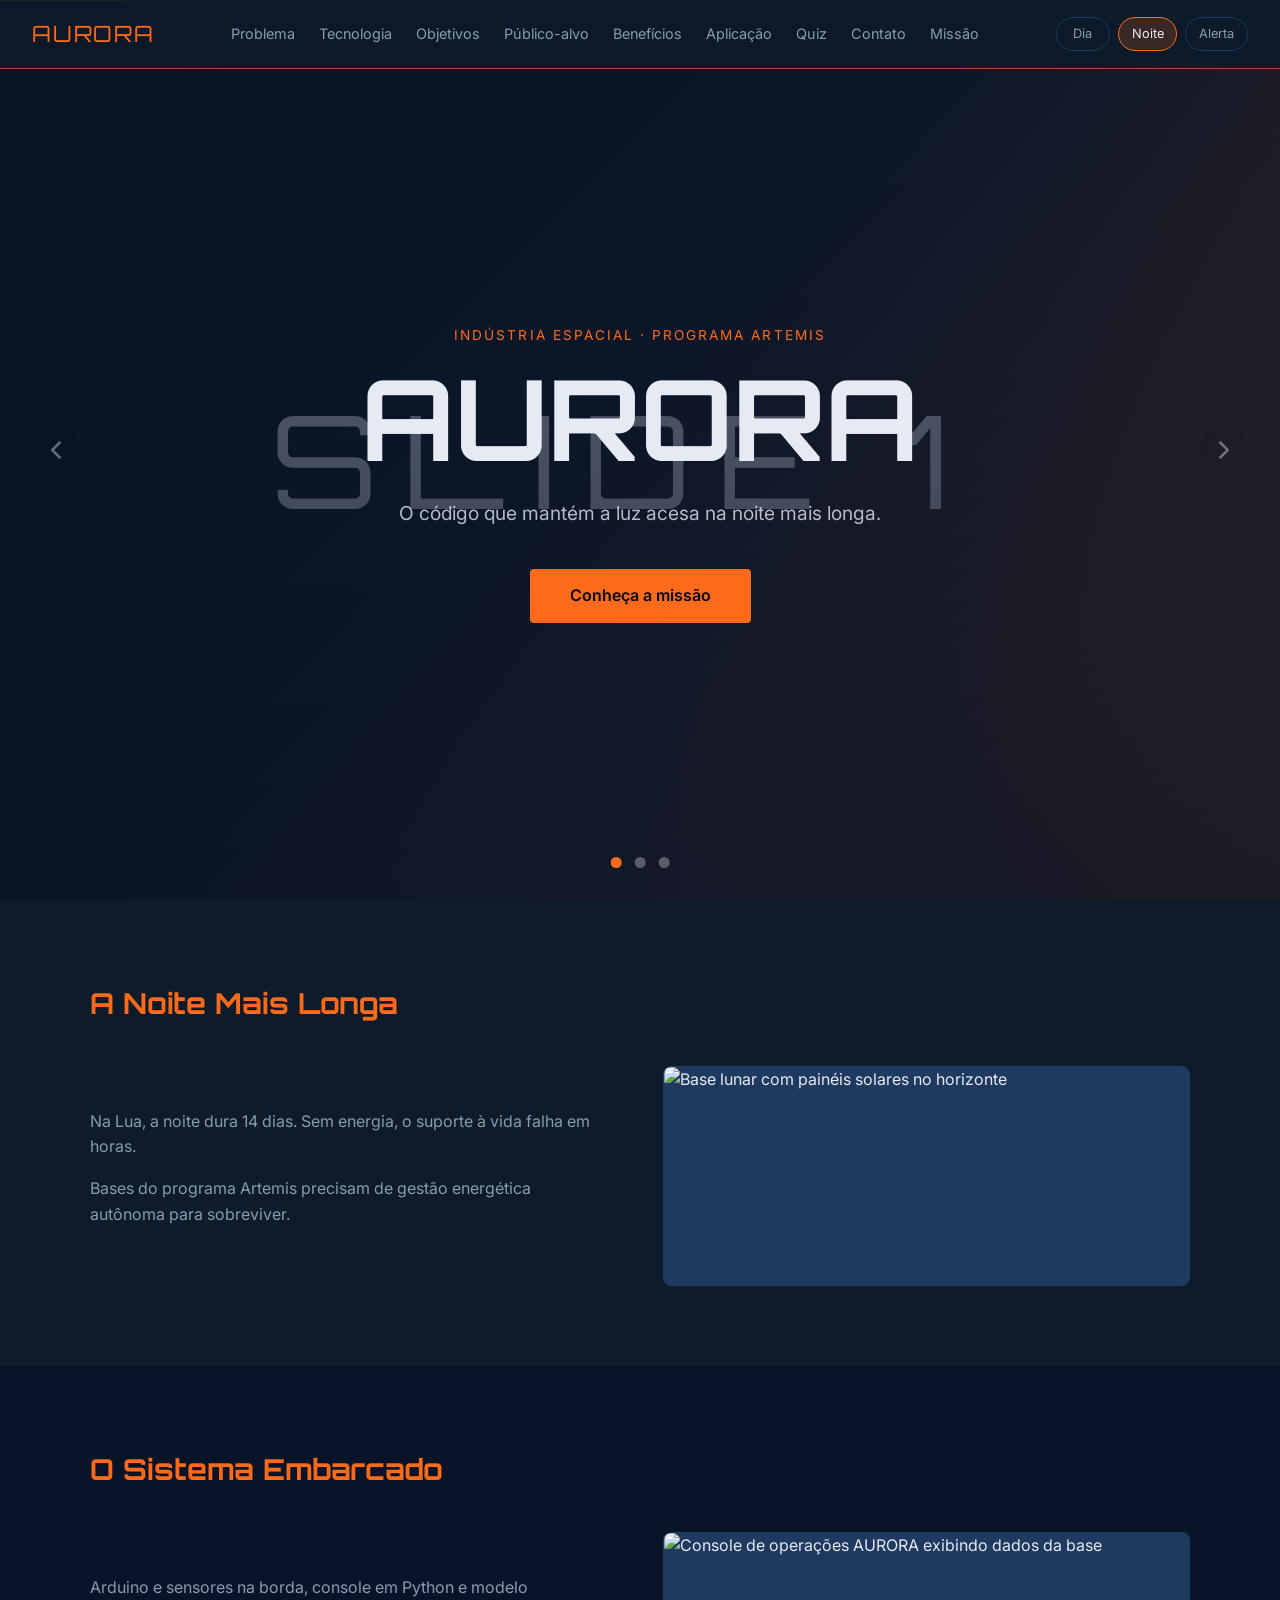
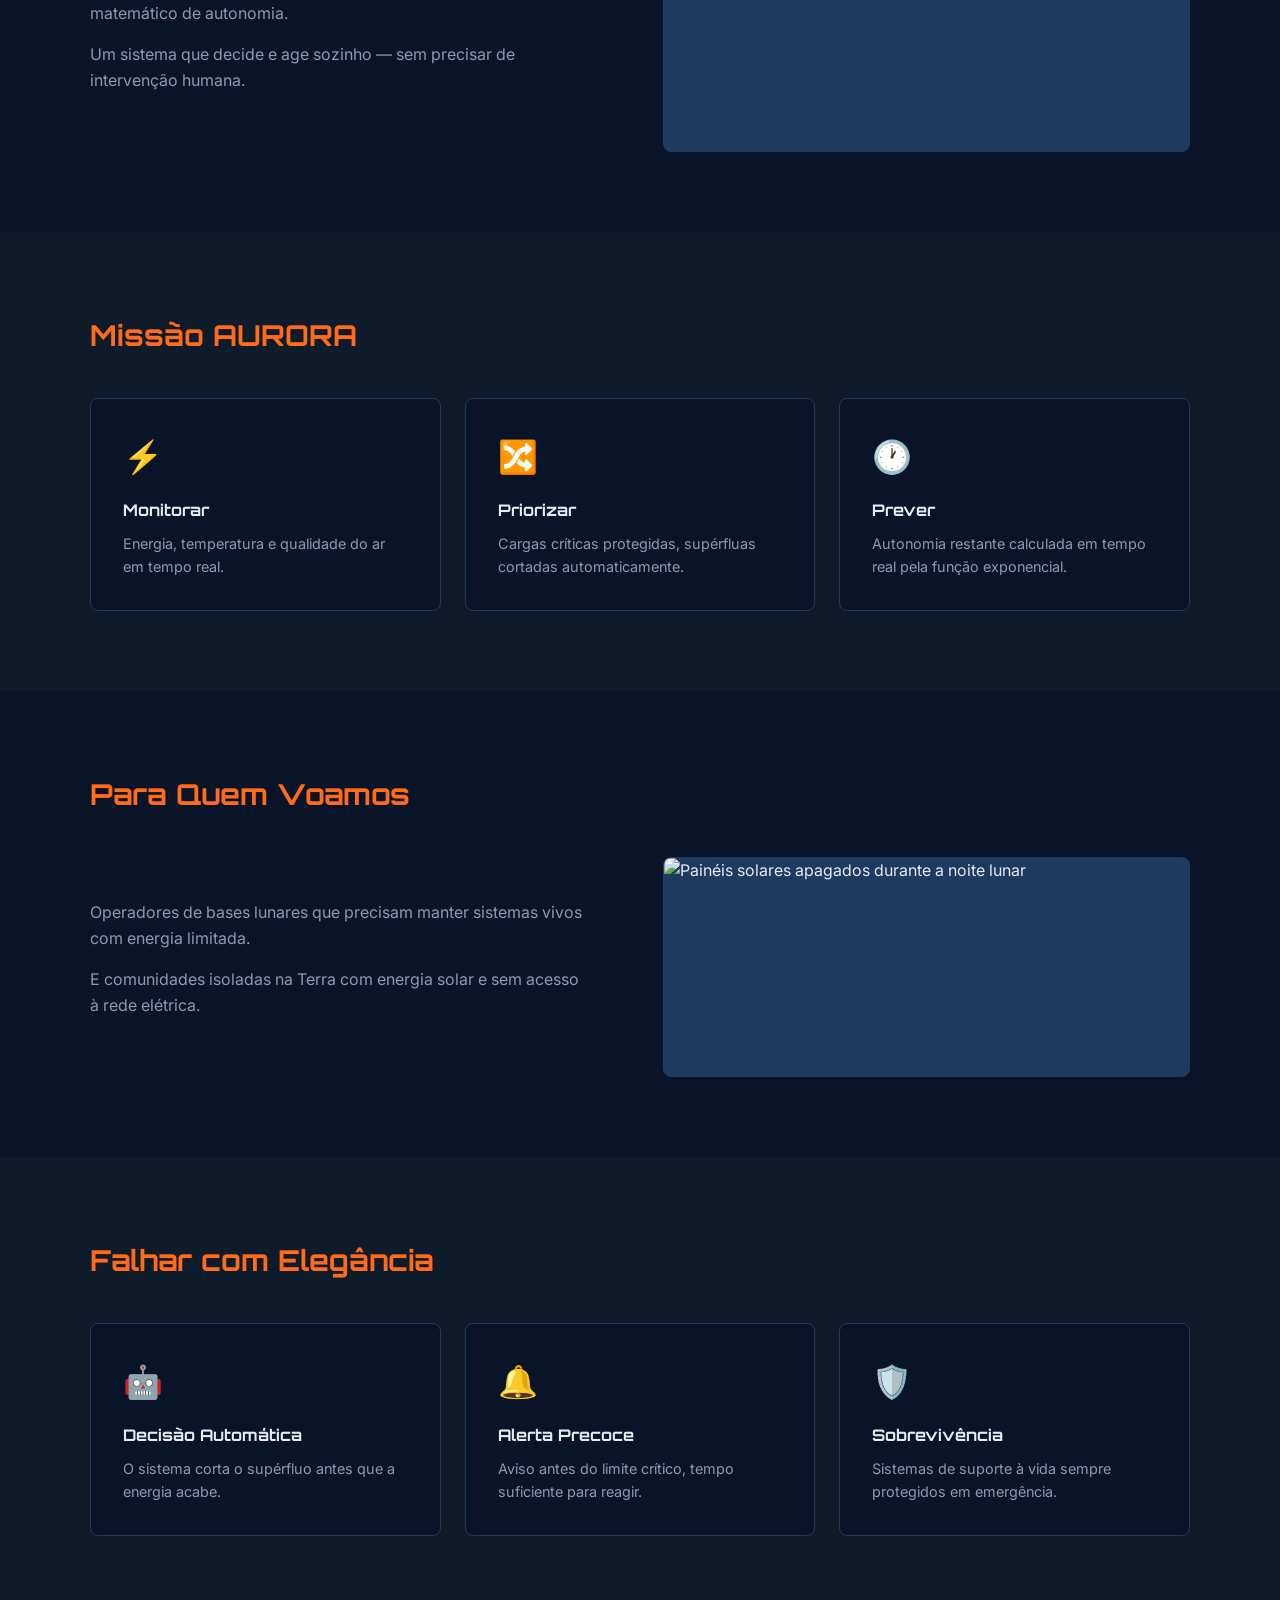
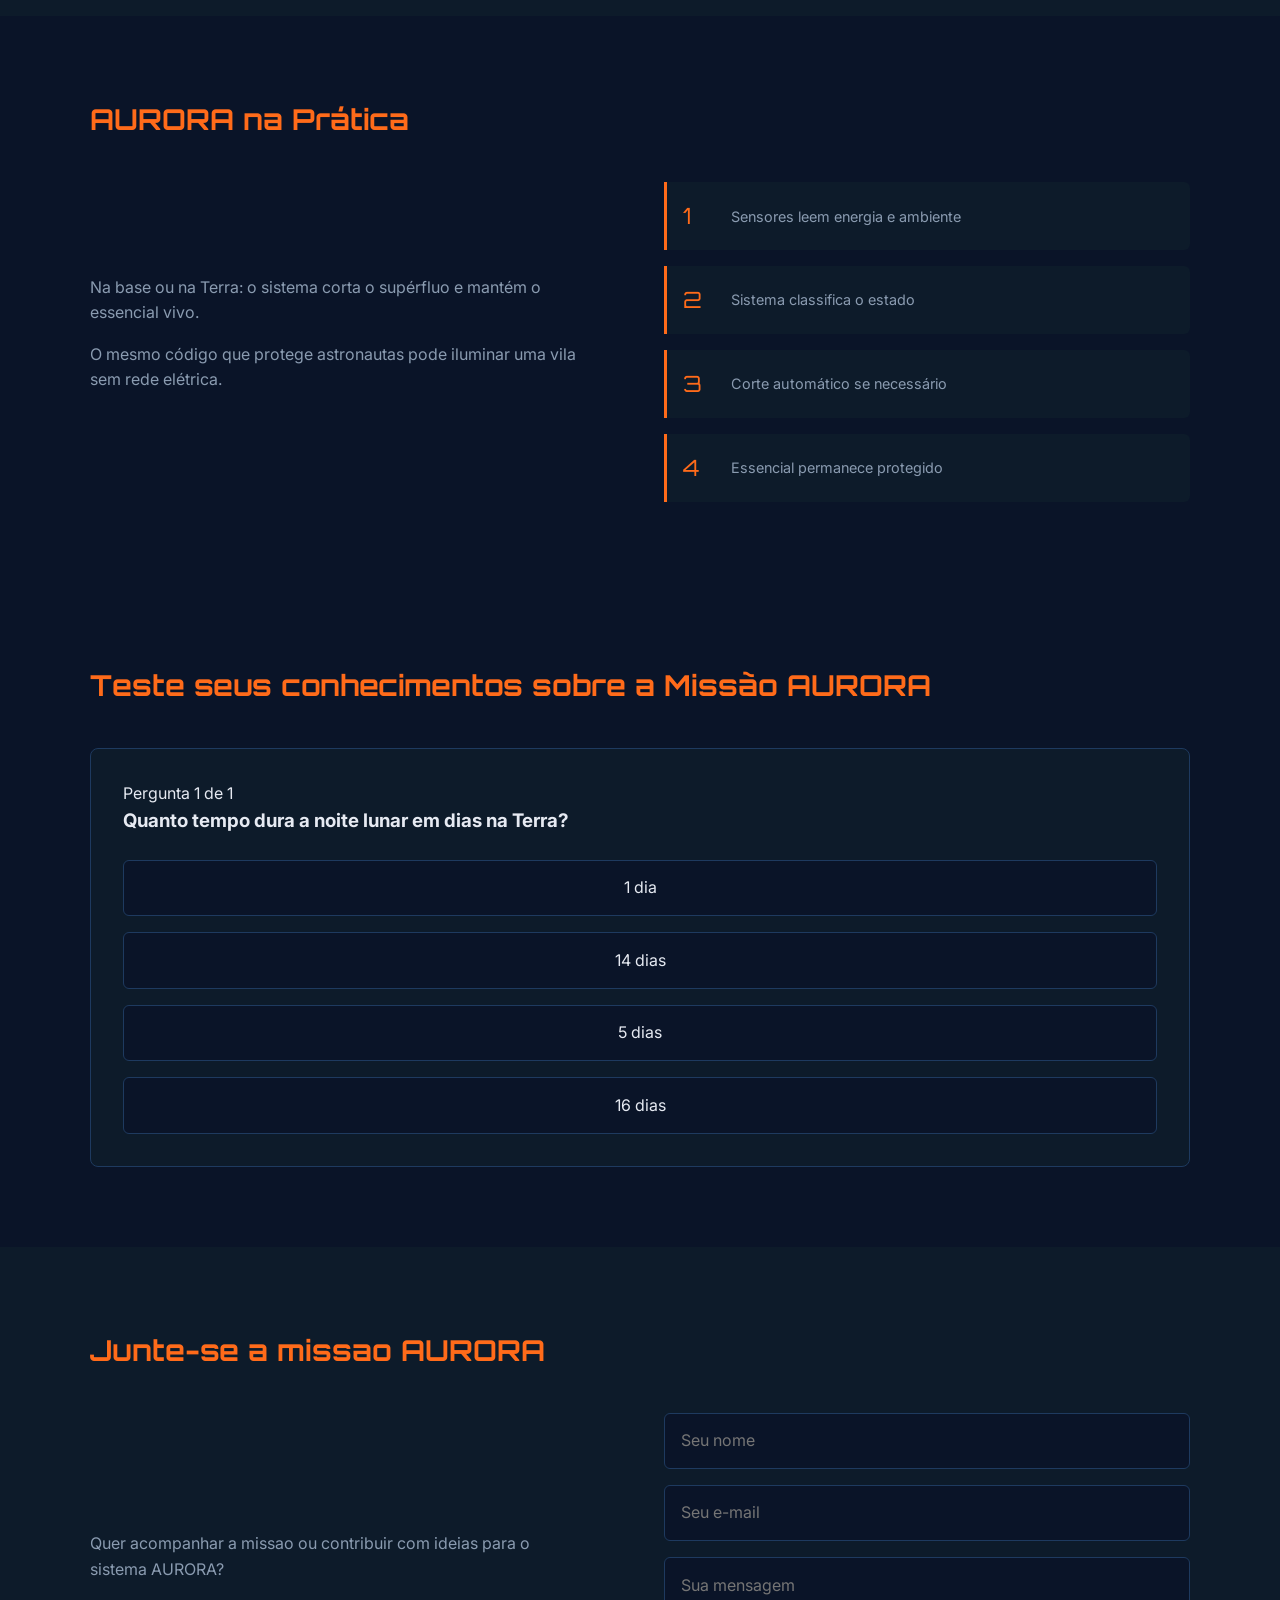
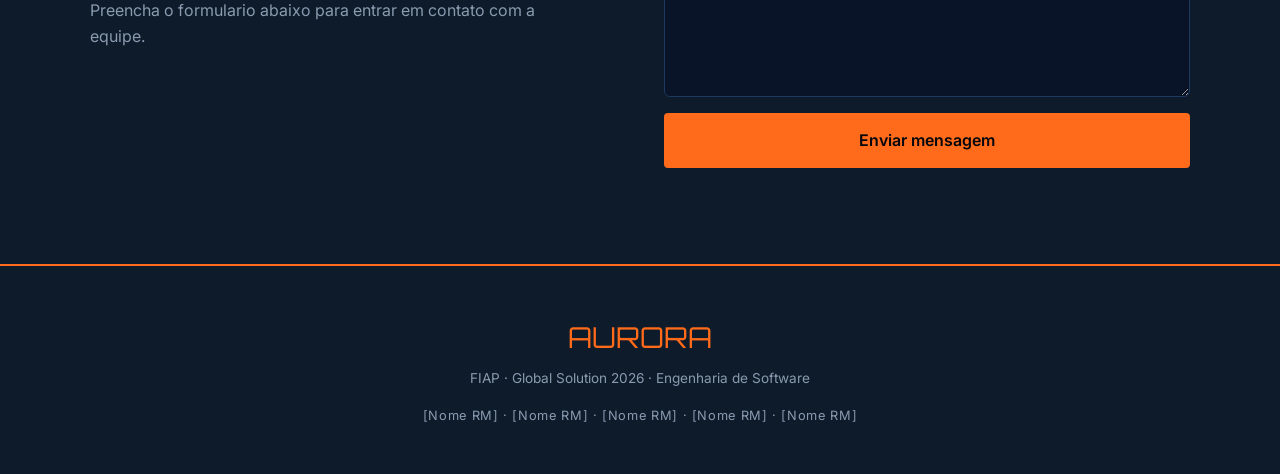
==== commit 3e95142d: "fix: Arrumando o Quiz" ====
--- a/Aurora-Web-Front/index.html
+++ b/Aurora-Web-Front/index.html
@@ -29,7 +29,7 @@
                 <li><a href="#publico">Público-alvo</a></li>
                 <li><a href="#beneficios">Benefícios</a></li>
                 <li><a href="#aplicacao">Aplicação</a></li>
-                <li><a href="#Quiz">Quiz</a></li>
+                <li><a href="#quiz">Quiz</a></li>
                 <li><a href="#contato">Contato</a></li>
                 <li><a href="missao.html">Missão</a></li>
             </ul>
--- a/Aurora-Web-Front/src/css/style.css
+++ b/Aurora-Web-Front/src/css/style.css
@@ -934,3 +934,34 @@
         width: 100%;
     }
 }
+.quiz{
+    padding: 2rem;
+    background-color: var(--navy);
+    border: 1px solid var(--border);
+    border-radius: 8px;
+}
+
+.quiz__alternativas {
+    display: grid;
+    gap: 1rem;
+    margin-top: 1.5rem;
+}
+
+.quiz__alternativa {
+    padding: 0.9rem 1rem;
+    border: 1px solid var(--border);
+    border-radius: 6px;
+    background-color: var(--bg);
+    color: var(--text);
+    cursor: pointer;
+}
+
+.quiz__alternativa.correta {
+    border-color: #16a34a;
+    background-color: rgba(22, 163, 74, 0.25);
+}
+
+.quiz__alternativa.errada {
+    border-color: #dc2626;
+    background-color: rgba(220, 38, 38, 0.25);
+}
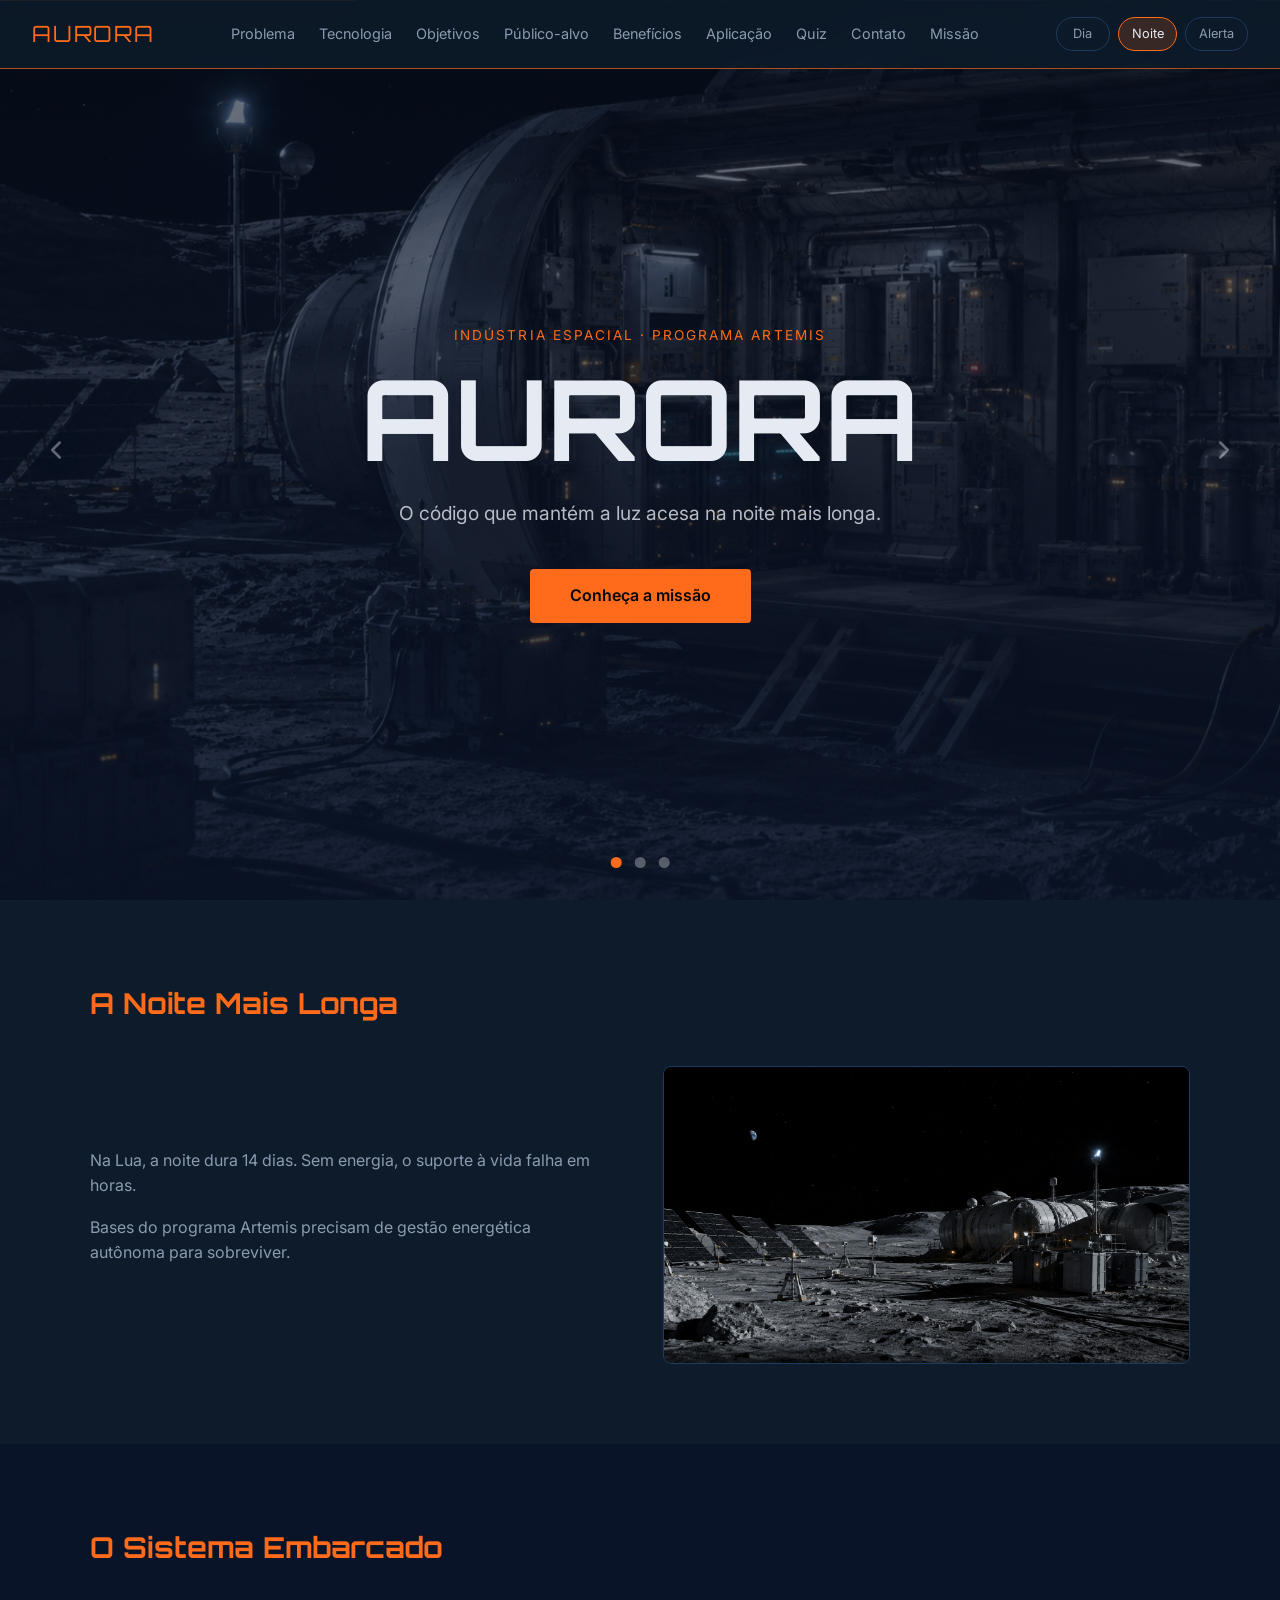
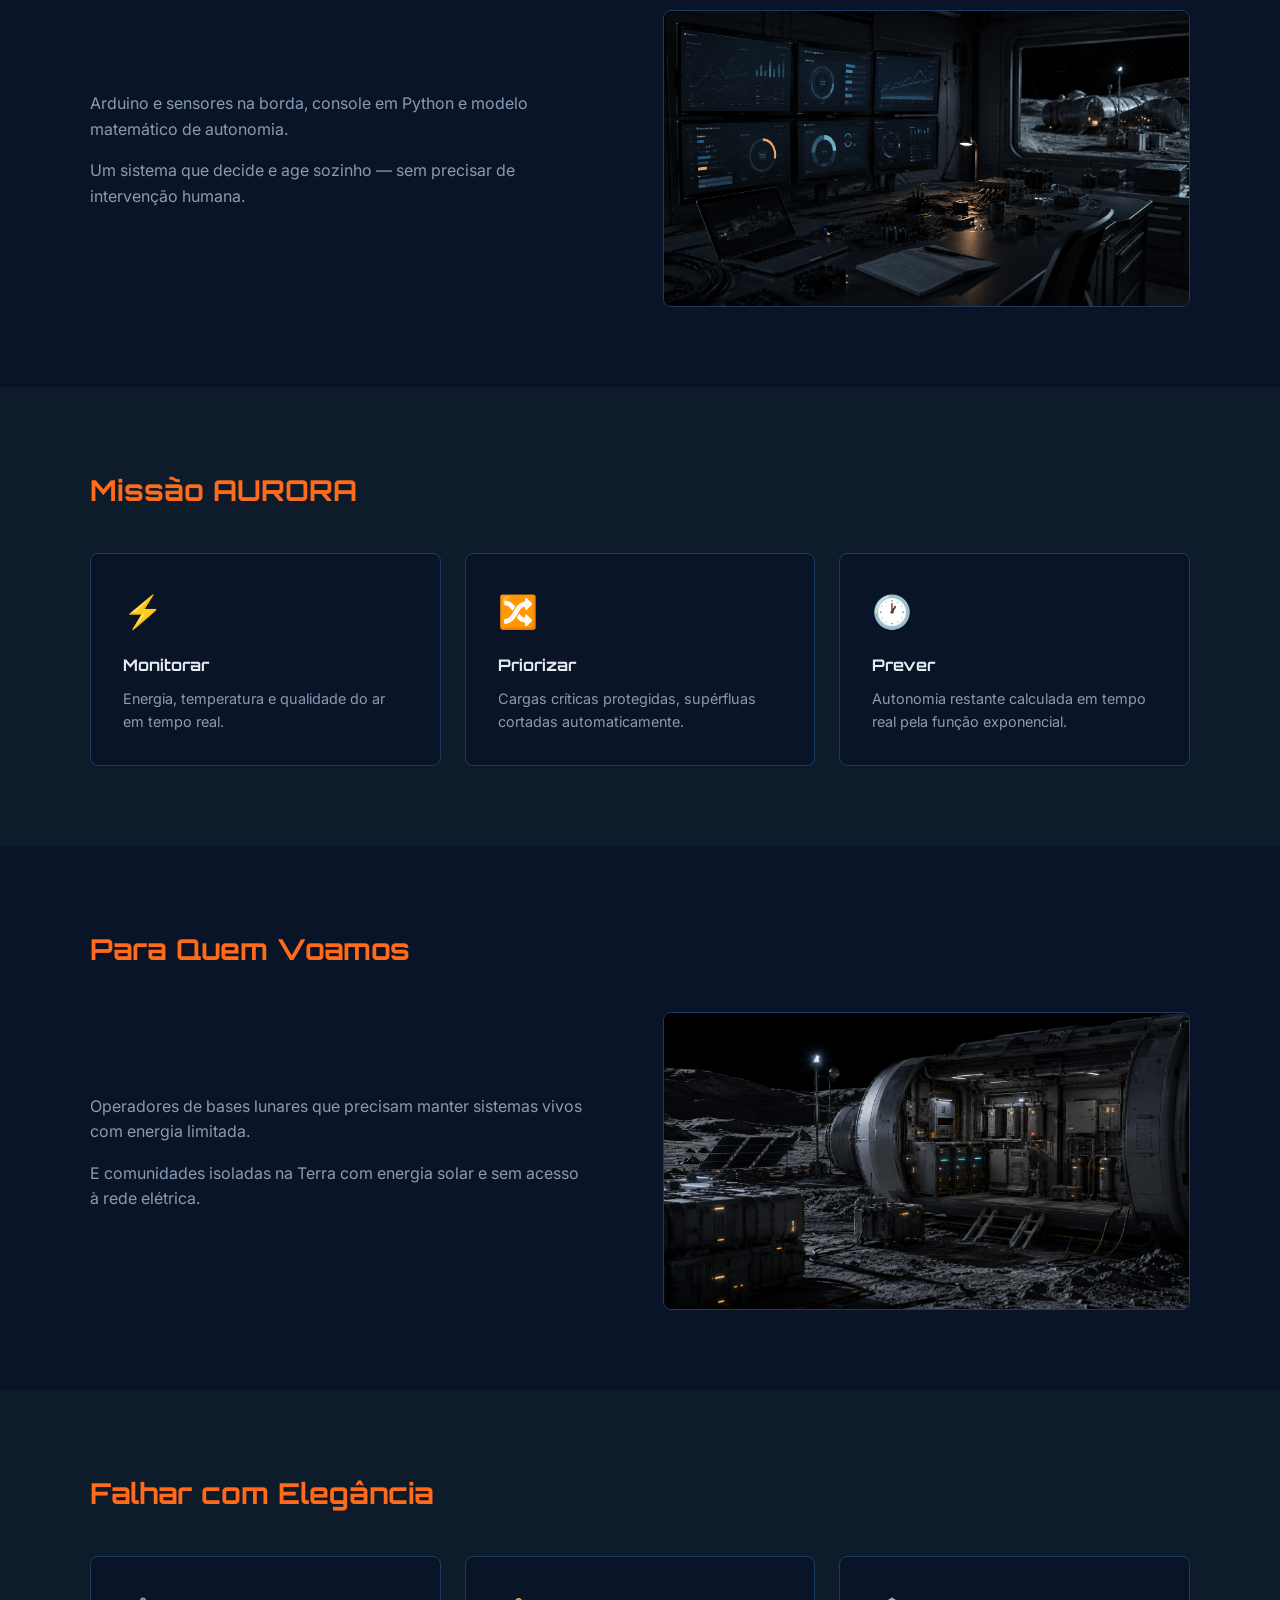
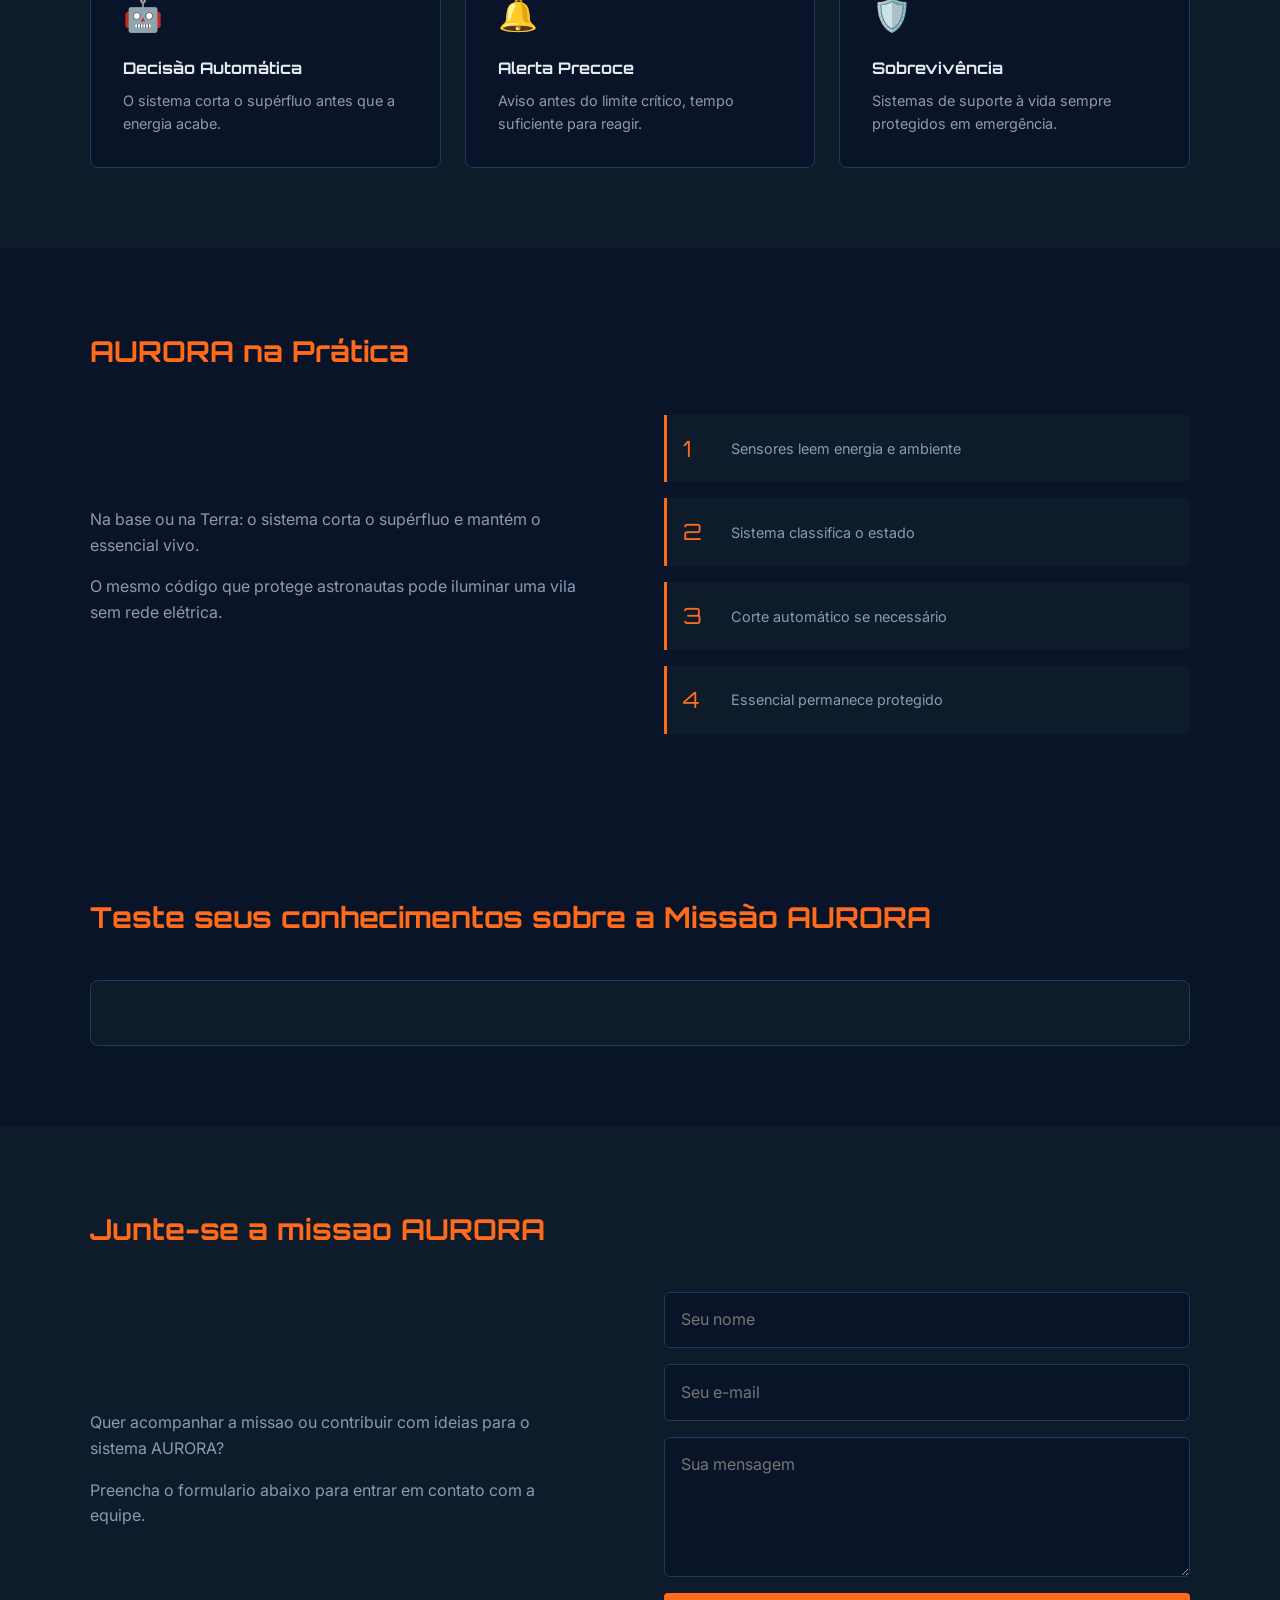
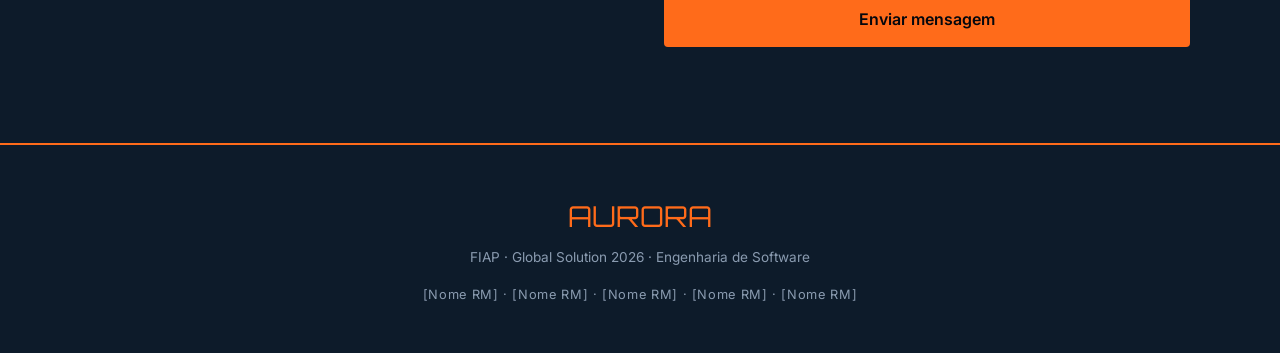
==== commit 17c0b9a7: "feat: implementacao das imagens no slideshow" ====
--- a/Aurora-Web-Front/index.html
+++ b/Aurora-Web-Front/index.html
@@ -29,7 +29,7 @@
                 <li><a href="#publico">Público-alvo</a></li>
                 <li><a href="#beneficios">Benefícios</a></li>
                 <li><a href="#aplicacao">Aplicação</a></li>
-                <li><a href="#quiz">Quiz</a></li>
+                <li><a href="#Quiz">Quiz</a></li>
                 <li><a href="#contato">Contato</a></li>
                 <li><a href="missao.html">Missão</a></li>
             </ul>
@@ -82,7 +82,7 @@
                         <p>Bases do programa Artemis precisam de gestão energética autônoma para sobreviver.</p>
                     </div>
                     <div class="section__img">
-                        <img src="img/base-lunar.jpg" alt="Base lunar com painéis solares no horizonte">
+                        <img src="images/base_lunar.png" alt="Base lunar com painéis solares no horizonte">
                     </div>
                 </div>
             </div>
@@ -98,7 +98,7 @@
                         <p>Um sistema que decide e age sozinho — sem precisar de intervenção humana.</p>
                     </div>
                     <div class="section__img">
-                        <img src="img/console.jpg" alt="Console de operações AURORA exibindo dados da base">
+                        <img src="images/sistemas_na_base.png" alt="Console de operações AURORA exibindo dados da base">
                     </div>
                 </div>
             </div>
@@ -138,7 +138,7 @@
                         <p>E comunidades isoladas na Terra com energia solar e sem acesso à rede elétrica.</p>
                     </div>
                     <div class="section__img">
-                        <img src="img/paineis-noite.jpg" alt="Painéis solares apagados durante a noite lunar">
+                        <img src="images/base.png" alt="Painéis solares apagados durante a noite lunar">
                     </div>
                 </div>
             </div>
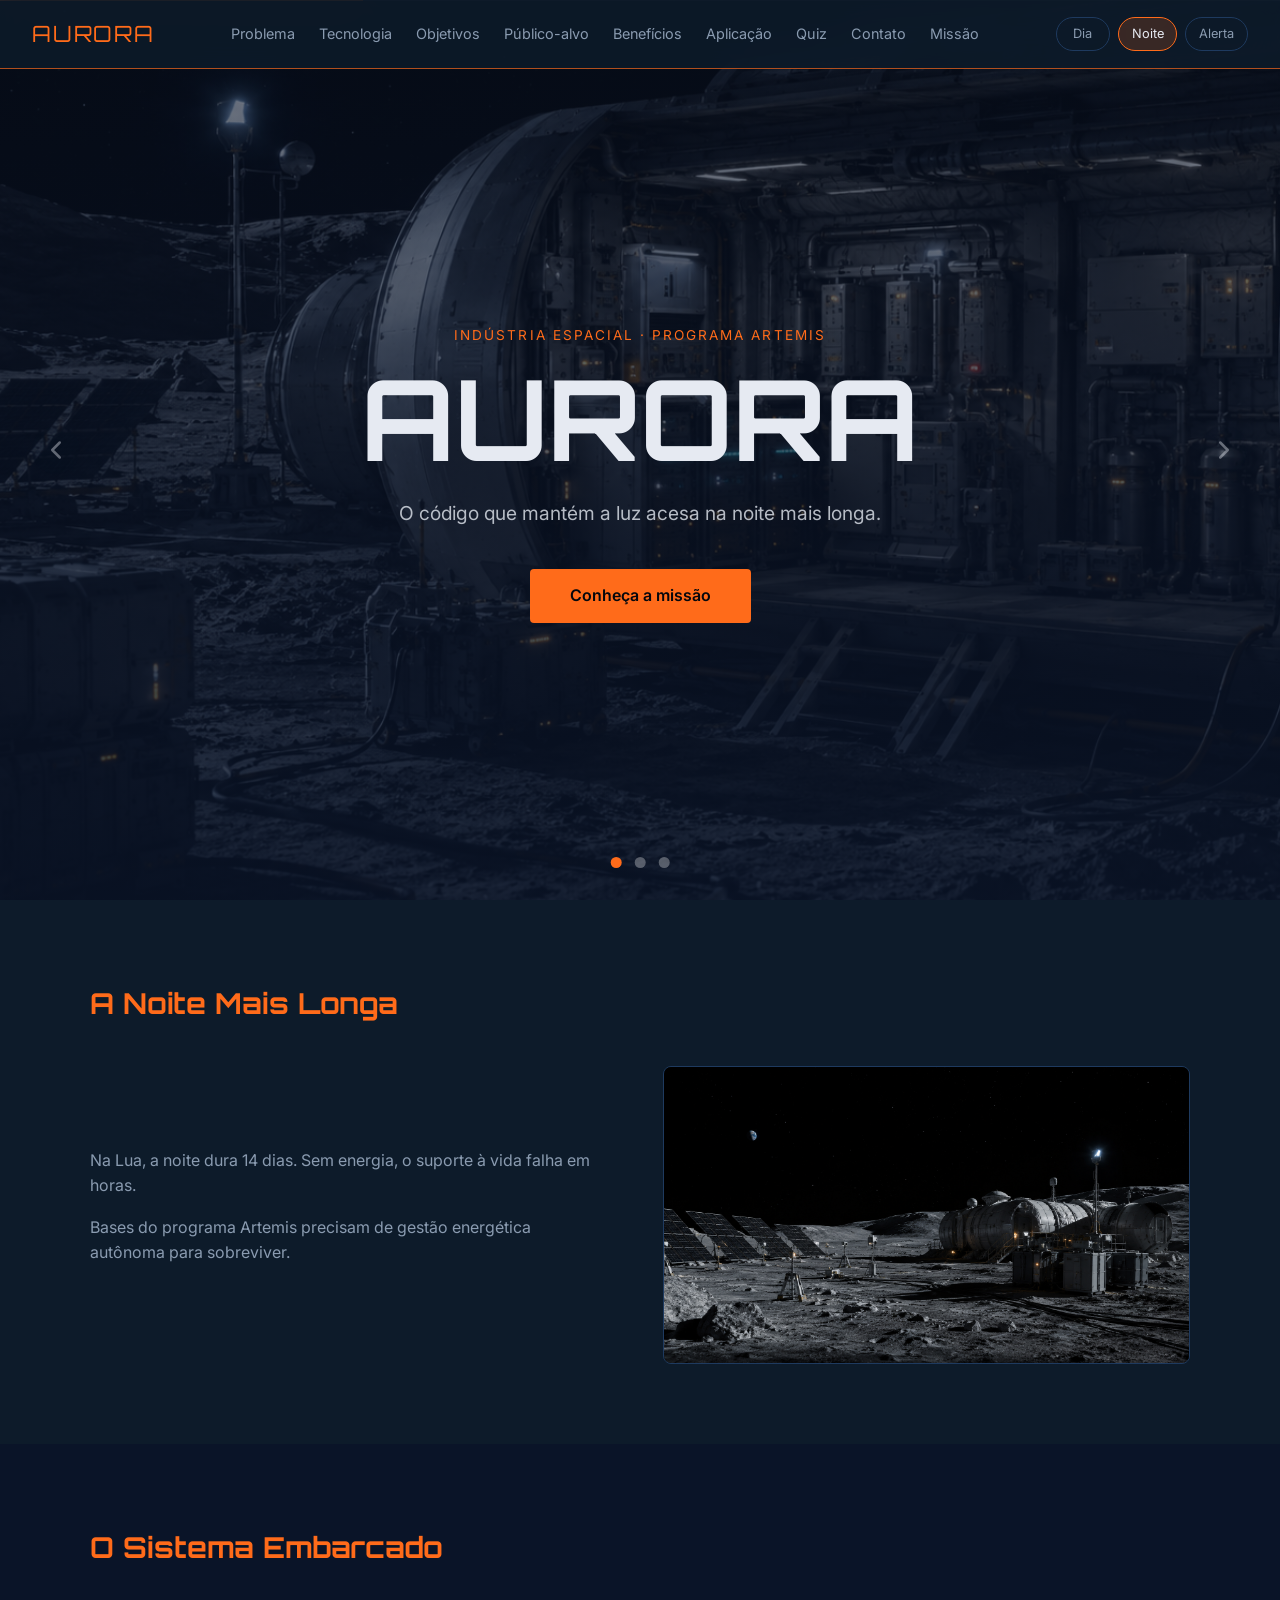
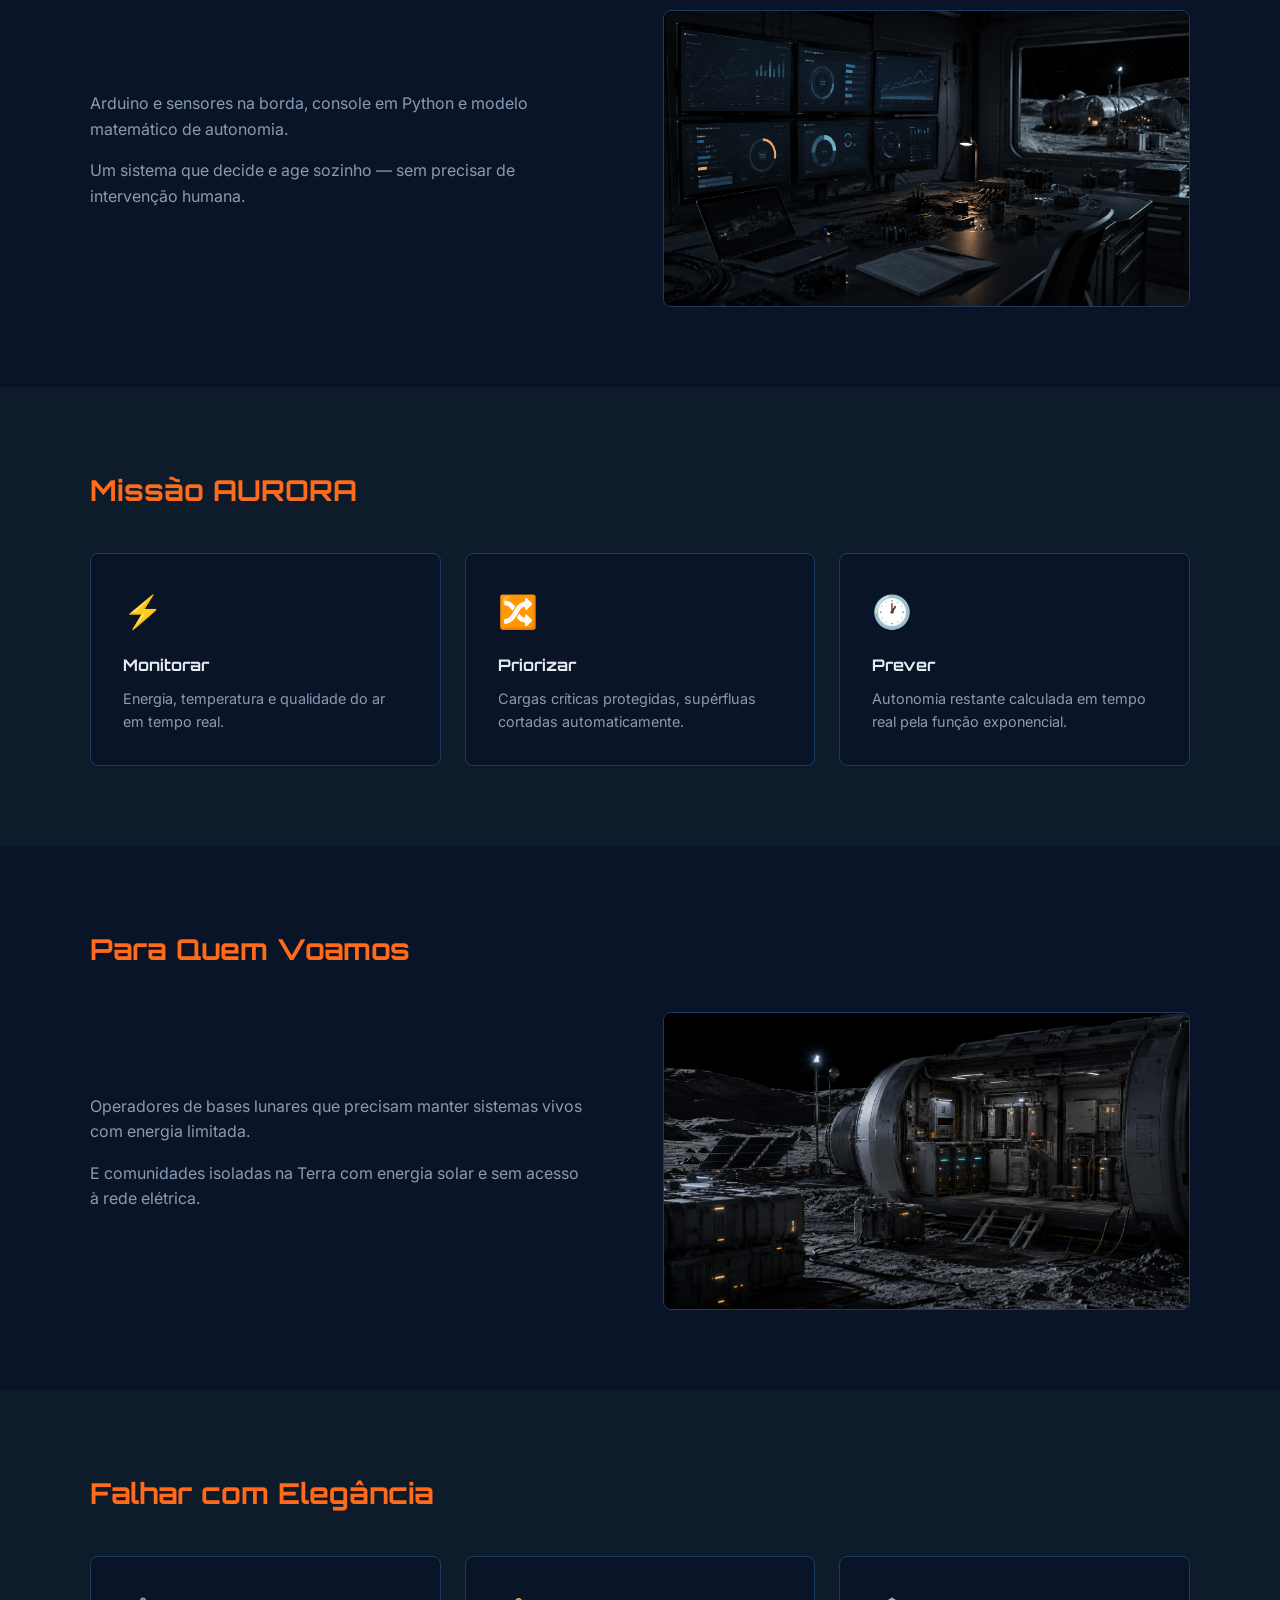
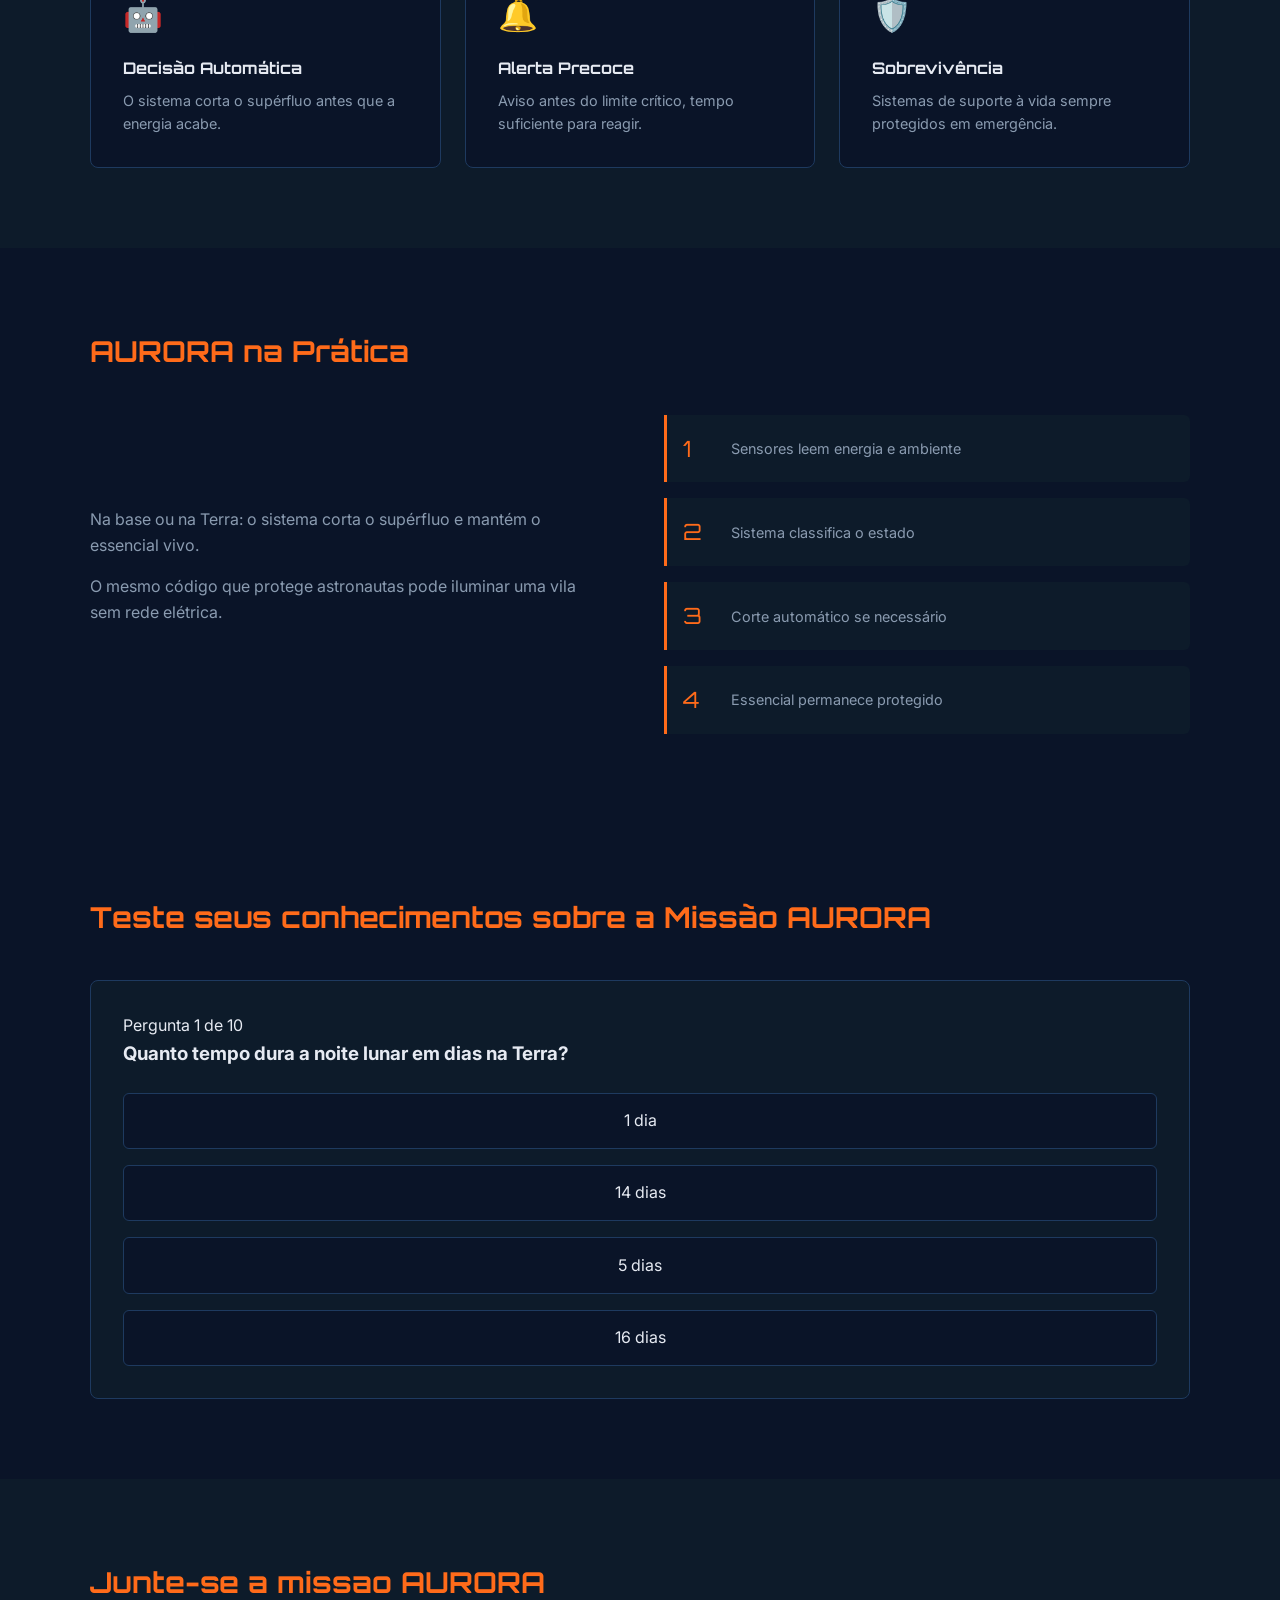
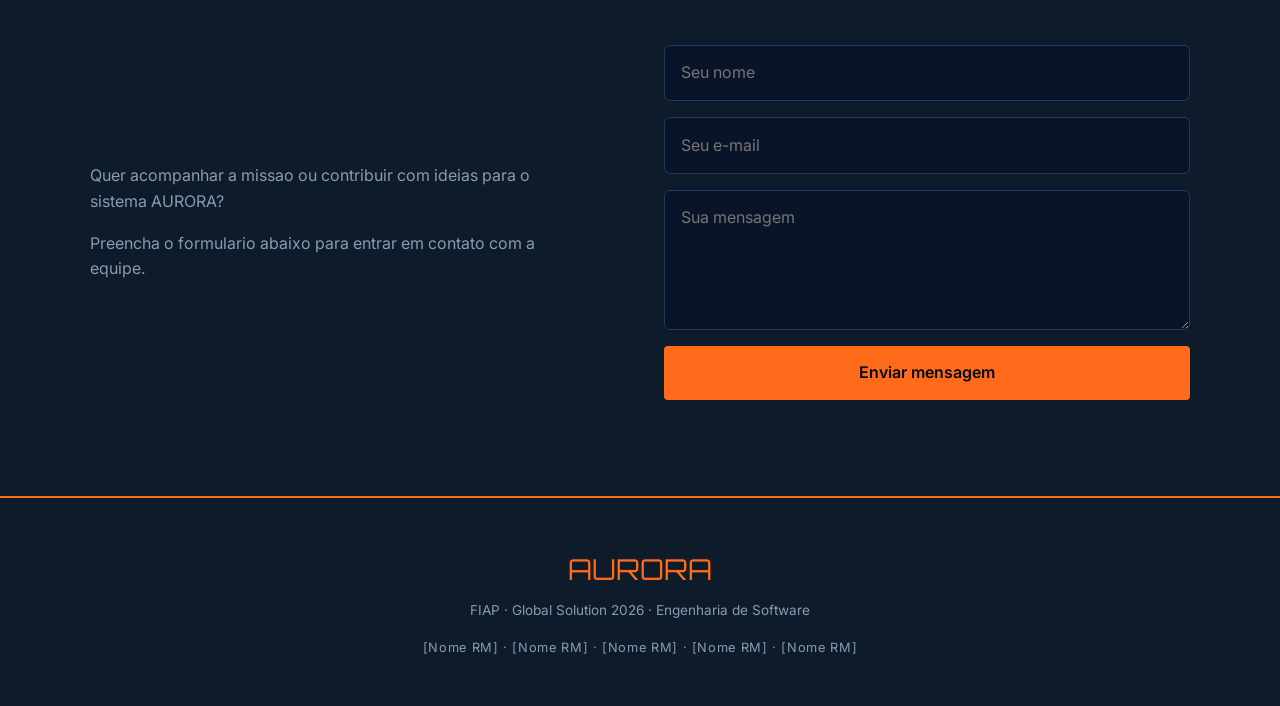
==== commit a5df3716: "fix: erros de conflitos no js" ====
--- a/Aurora-Web-Front/index.html
+++ b/Aurora-Web-Front/index.html
@@ -29,7 +29,7 @@
                 <li><a href="#publico">Público-alvo</a></li>
                 <li><a href="#beneficios">Benefícios</a></li>
                 <li><a href="#aplicacao">Aplicação</a></li>
-                <li><a href="#Quiz">Quiz</a></li>
+                <li><a href="#quiz">Quiz</a></li>
                 <li><a href="#contato">Contato</a></li>
                 <li><a href="missao.html">Missão</a></li>
             </ul>
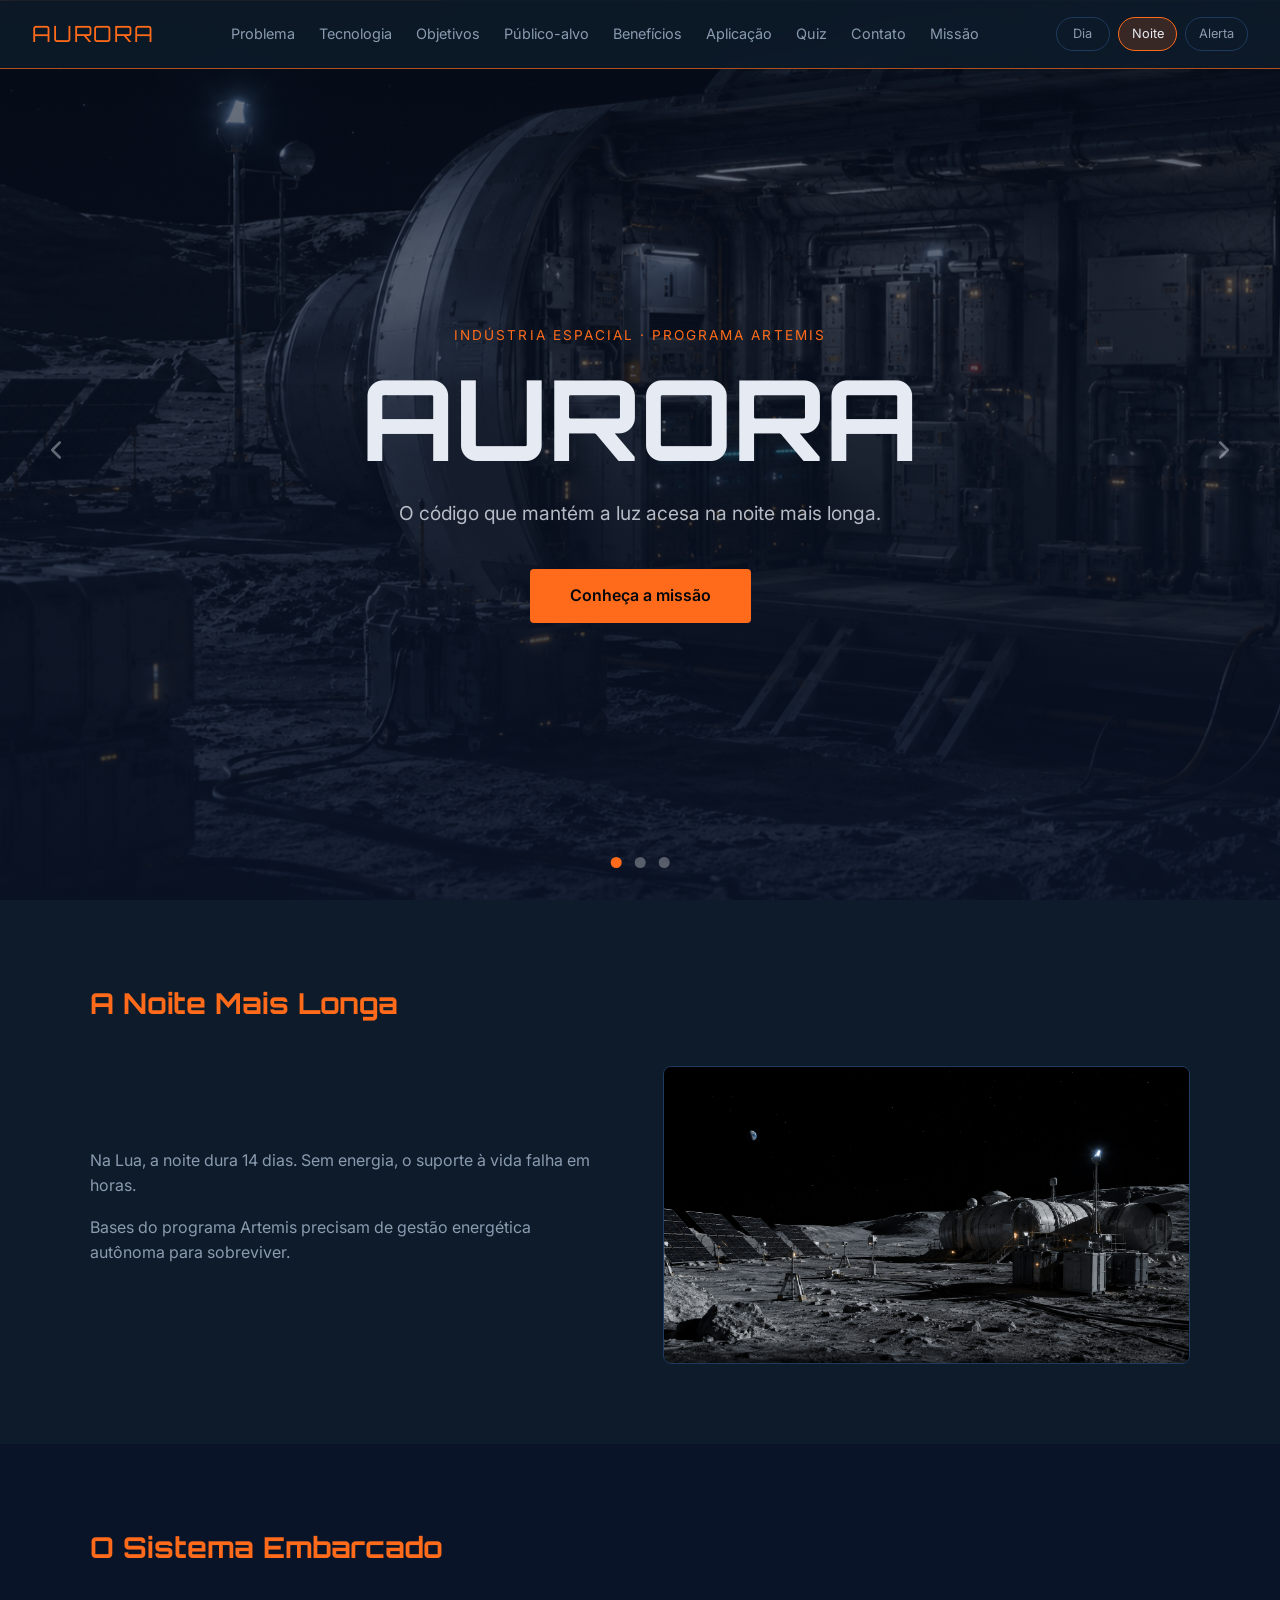
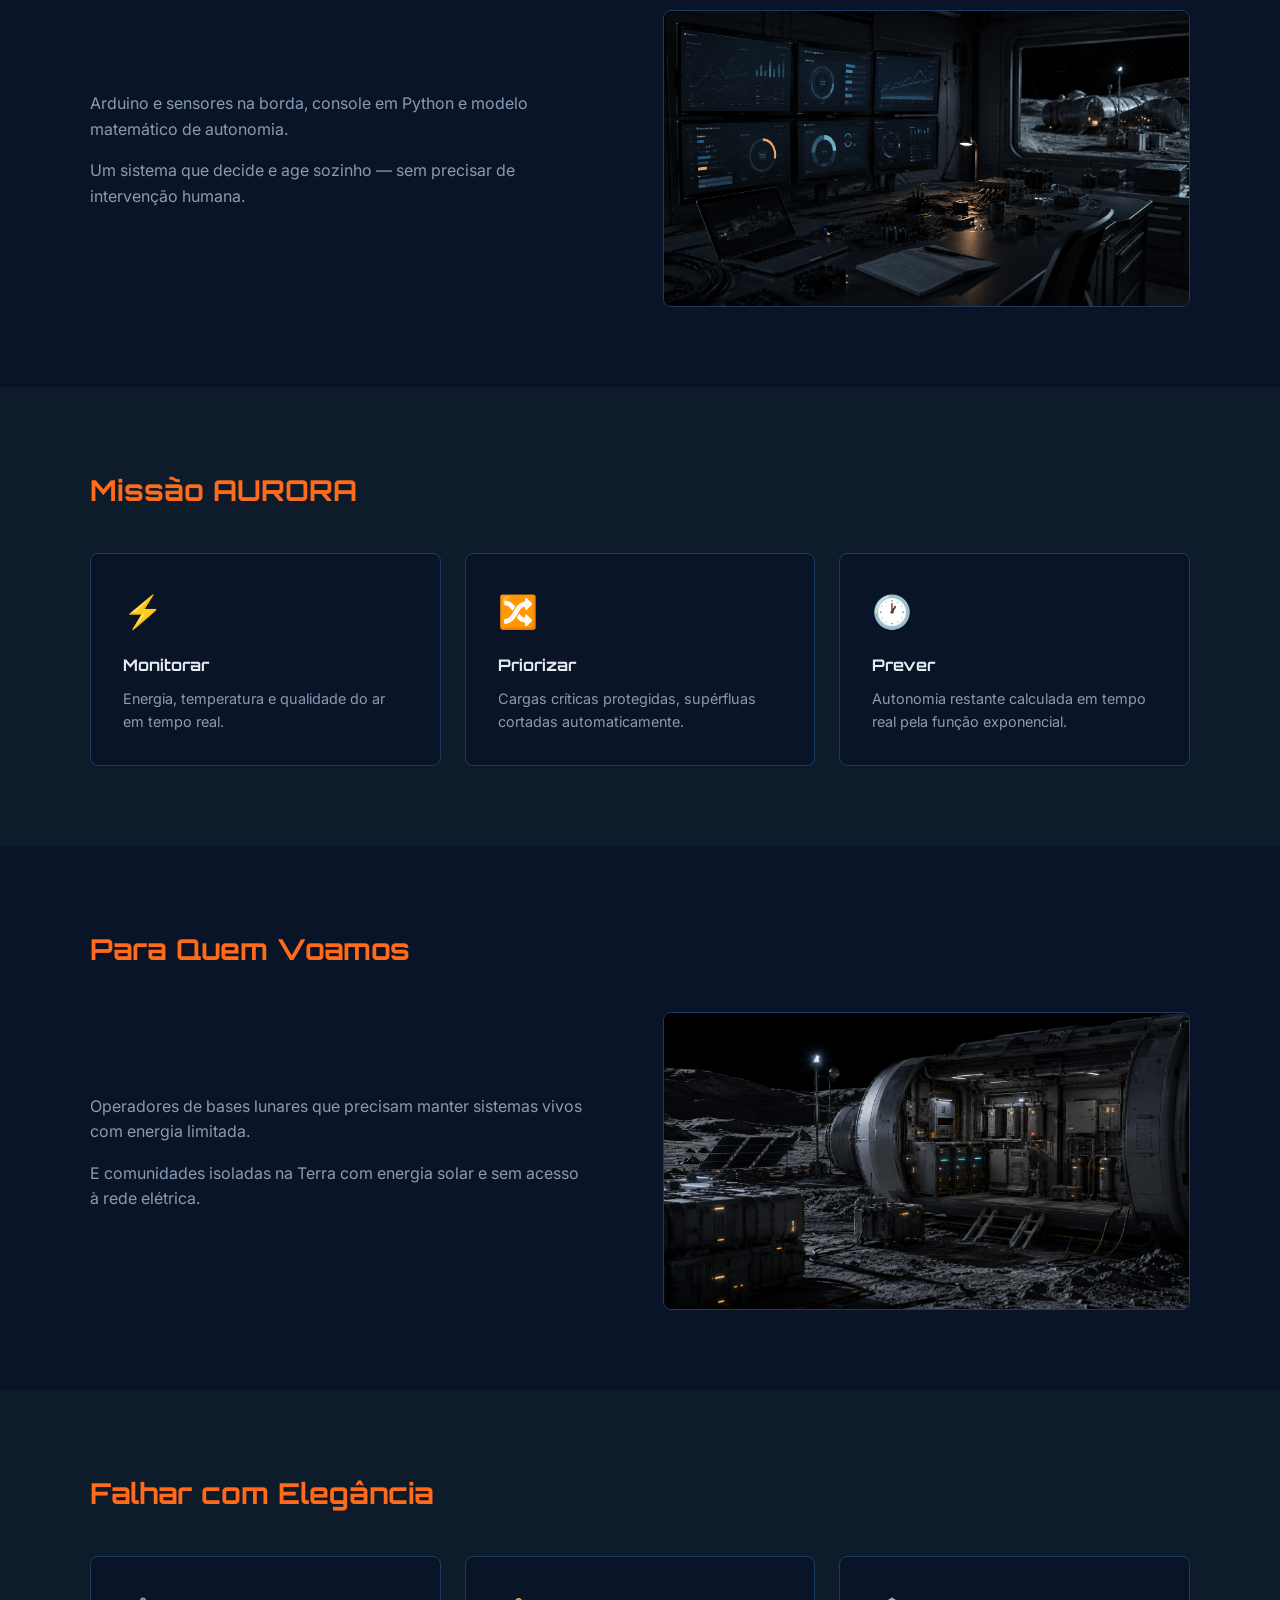
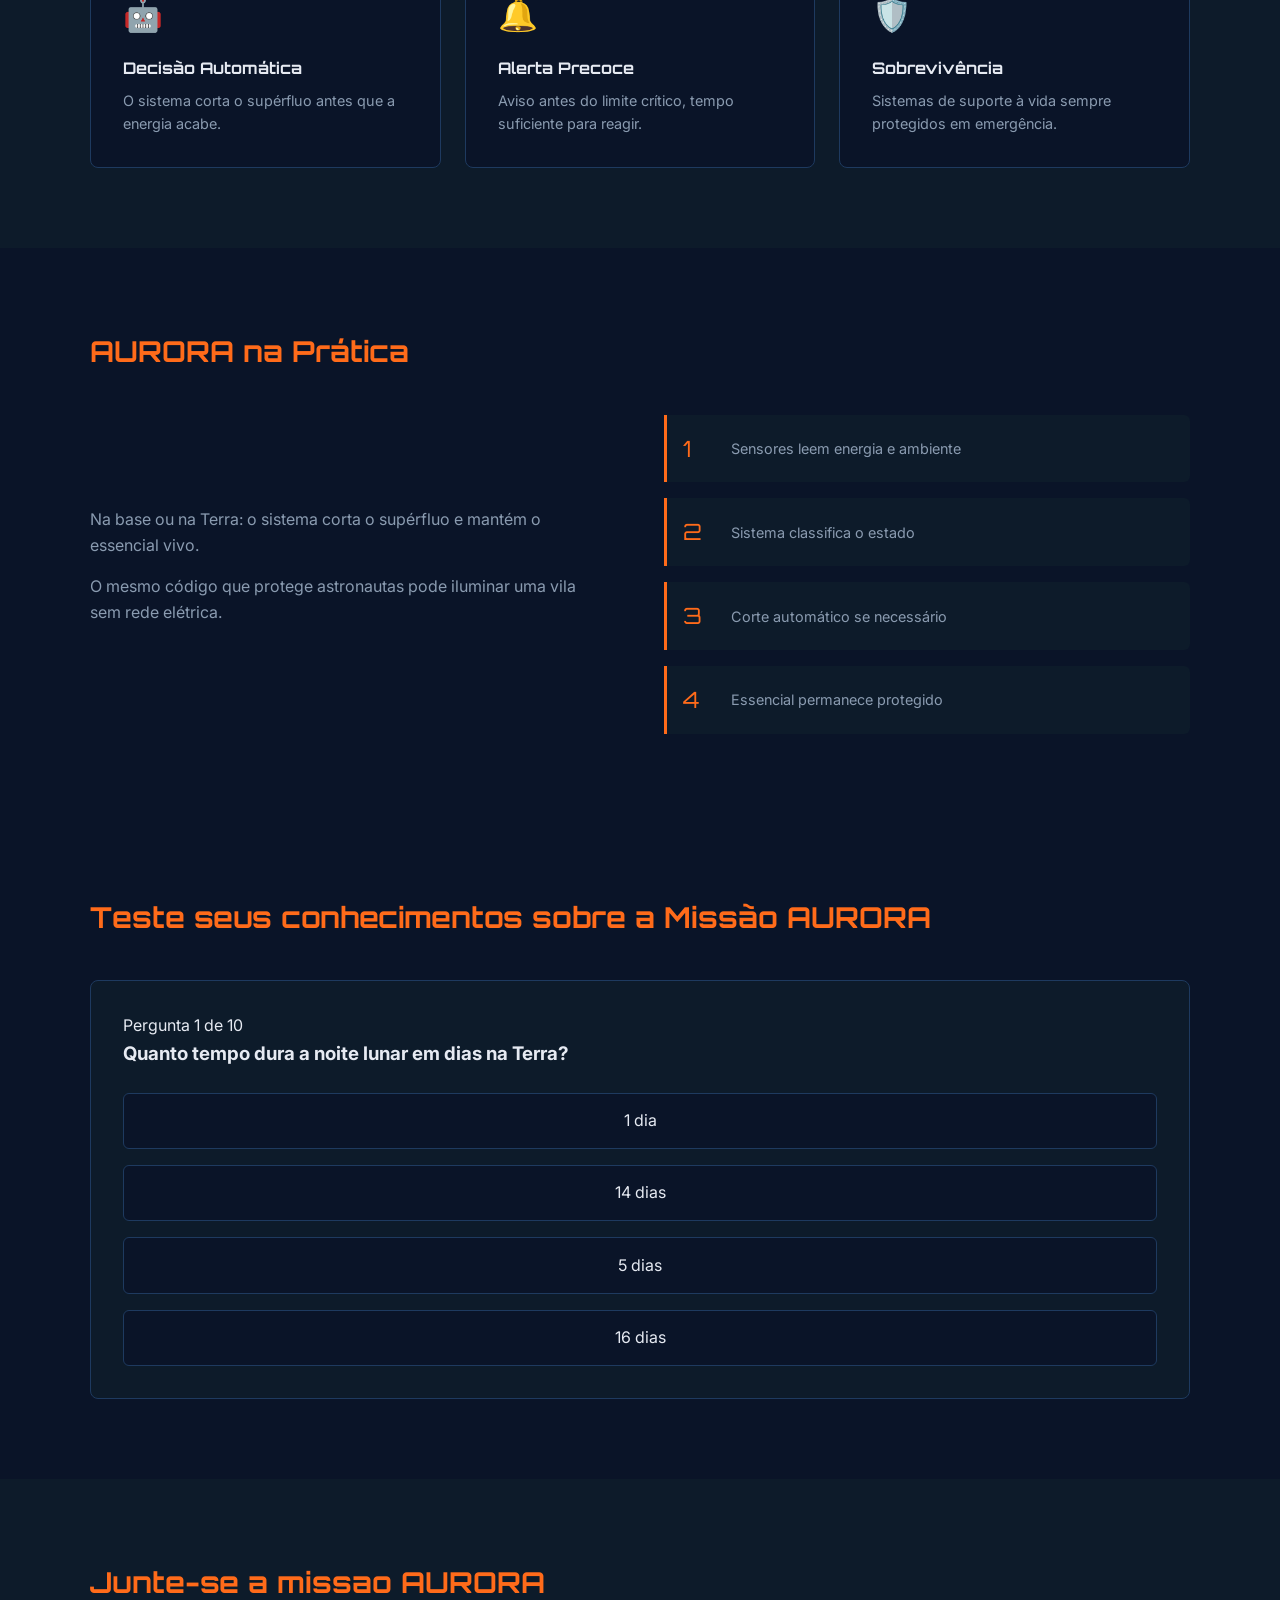
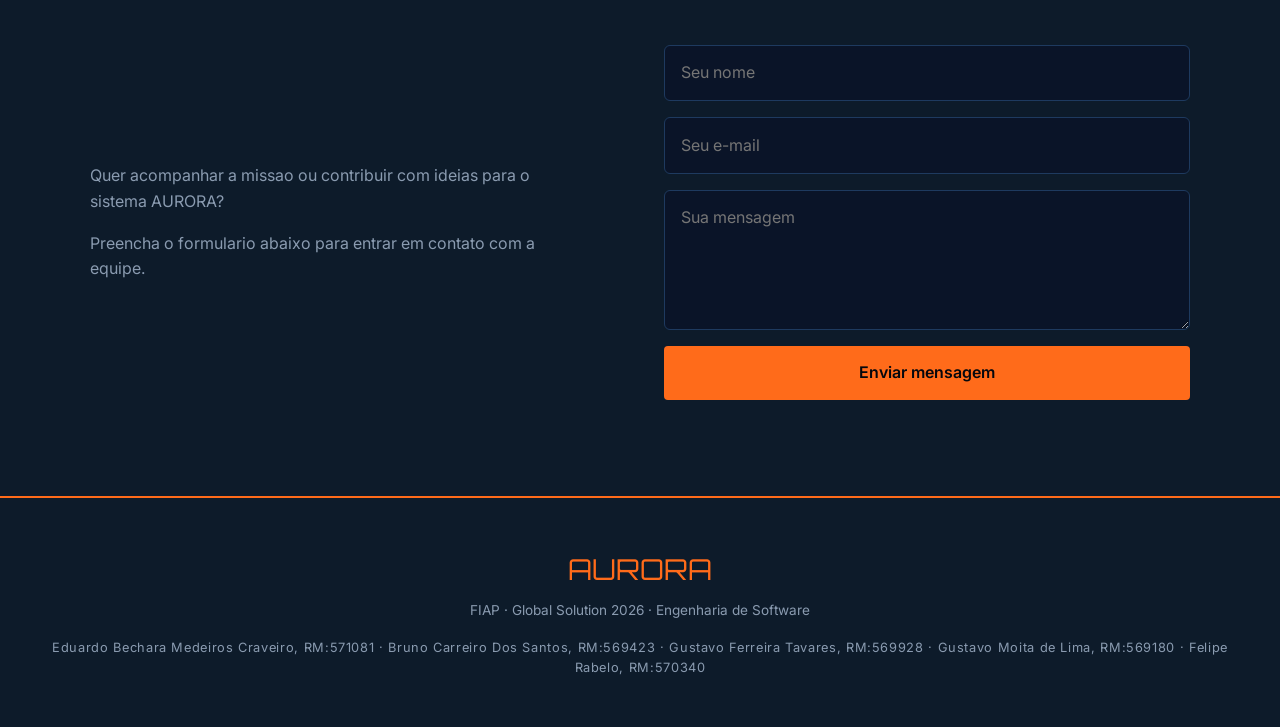
==== commit 056298b6: "fix: rm e nome dos integrantes" ====
--- a/Aurora-Web-Front/index.html
+++ b/Aurora-Web-Front/index.html
@@ -220,7 +220,7 @@
             <p class="footer__logo">AURORA</p>
             <p class="footer__sub">FIAP · Global Solution 2026 · Engenharia de Software</p>
             <p class="footer__team">
-                [Nome RM] · [Nome RM] · [Nome RM] · [Nome RM] · [Nome RM]
+                Eduardo Bechara Medeiros Craveiro, RM:571081 · Bruno Carreiro Dos Santos, RM:569423 · Gustavo Ferreira Tavares, RM:569928 · Gustavo Moita de Lima, RM:569180 · Felipe Rabelo, RM:570340
             </p>
         </footer>
 
--- a/Aurora-Web-Front/src/css/style.css
+++ b/Aurora-Web-Front/src/css/style.css
@@ -964,4 +964,460 @@
 .quiz__alternativa.errada {
     border-color: #dc2626;
     background-color: rgba(220, 38, 38, 0.25);
+}
+
+/* Secao matematica da autonomia */
+.formula {
+    flex: 1;
+    padding: 1.75rem;
+    border: 1px solid var(--border);
+    border-radius: 8px;
+    background-color: var(--navy);
+    text-align: center;
+    transition: background-color 600ms ease, border-color 600ms ease;
+}
+
+.formula__label {
+    margin-bottom: 0.8rem;
+    color: var(--text-muted);
+    font-size: 0.78rem;
+    letter-spacing: 0.12em;
+    text-transform: uppercase;
+}
+
+.formula__main {
+    margin-bottom: 0.8rem;
+    color: var(--amber);
+    font-family: var(--font-title);
+    font-size: 1.5rem;
+    line-height: 1.2;
+    transition: color 600ms ease;
+}
+
+.formula__main sup {
+    font-size: 0.7em;
+}
+
+.formula__hint {
+    color: var(--text-muted);
+    font-size: 0.82rem;
+}
+
+.hud__intro {
+    margin-top: 2.5rem;
+    margin-bottom: 1rem;
+    color: var(--text-muted);
+    font-size: 0.95rem;
+}
+
+.hud {
+    display: grid;
+    grid-template-columns: repeat(5, minmax(0, 1fr));
+    gap: 1rem;
+}
+
+.hud__item {
+    padding: 1.25rem 1rem;
+    border: 1px solid var(--border);
+    border-radius: 8px;
+    background-color: var(--navy);
+    text-align: center;
+    transition: background-color 600ms ease, border-color 600ms ease;
+}
+
+.hud__item--destaque {
+    border-color: var(--amber);
+    background-color: color-mix(in srgb, var(--amber) 14%, var(--navy));
+}
+
+.hud__label {
+    display: block;
+    margin-bottom: 0.6rem;
+    color: var(--text-muted);
+    font-size: 0.72rem;
+    letter-spacing: 0.08em;
+    text-transform: uppercase;
+}
+
+.hud__value {
+    display: block;
+    color: var(--amber);
+    font-family: var(--font-title);
+    font-size: 1.7rem;
+    line-height: 1;
+    transition: color 600ms ease;
+}
+
+.hud__value small {
+    display: block;
+    margin-top: 0.35rem;
+    color: var(--text-muted);
+    font-family: var(--font-body);
+    font-size: 0.7rem;
+    font-weight: 400;
+}
+
+.hud__desc {
+    display: block;
+    margin-top: 0.7rem;
+    color: var(--text-muted);
+    font-size: 0.78rem;
+    line-height: 1.4;
+}
+
+.graficos {
+    display: grid;
+    grid-template-columns: repeat(2, minmax(0, 1fr));
+    gap: 1.5rem;
+    margin-top: 2rem;
+}
+
+.grafico {
+    padding: 1.5rem;
+    border: 1px solid var(--border);
+    border-radius: 8px;
+    background-color: var(--navy);
+    transition: background-color 600ms ease, border-color 600ms ease;
+}
+
+.grafico__titulo {
+    margin-bottom: 1rem;
+    color: var(--text);
+    font-family: var(--font-title);
+    font-size: 0.95rem;
+    transition: color 600ms ease;
+}
+
+.grafico__legenda-texto {
+    margin-bottom: 1rem;
+    color: var(--text-muted);
+    font-size: 0.85rem;
+    line-height: 1.5;
+}
+
+.grafico__svg {
+    display: block;
+    width: 100%;
+    height: auto;
+}
+
+.grafico__legenda {
+    display: flex;
+    flex-wrap: wrap;
+    gap: 0.9rem;
+    margin-top: 0.9rem;
+    color: var(--text-muted);
+    font-size: 0.78rem;
+}
+
+.grafico__legenda-item {
+    display: inline-flex;
+    align-items: center;
+}
+
+.grafico__legenda-item::before {
+    display: inline-block;
+    width: 16px;
+    height: 3px;
+    margin-right: 0.45rem;
+    border-radius: 2px;
+    background-color: var(--text-muted);
+    content: "";
+}
+
+.grafico__legenda-item--curva::before {
+    background-color: #FF7A33;
+}
+
+.grafico__legenda-item--limite::before {
+    background-color: #FF4444;
+}
+
+.grafico__legenda-item--autonomia::before {
+    background-color: #00C9FF;
+}
+
+.grafico__legenda-item--zona::before {
+    background-color: rgba(0, 196, 140, 0.6);
+}
+
+.grafico__legenda-item--solar::before {
+    background-color: #FFD166;
+}
+
+.grafico__legenda-item--consumo::before {
+    background-color: #00C9FF;
+}
+
+.grafico__legenda-item--gerada::before {
+    background-color: rgba(255, 209, 102, 0.4);
+}
+
+.decisao {
+    margin-top: 2rem;
+    padding: 1.5rem 1.75rem;
+    border-left: 3px solid var(--amber);
+    border-radius: 0 8px 8px 0;
+    background-color: var(--navy);
+    transition: background-color 600ms ease, border-color 600ms ease;
+}
+
+.decisao__titulo {
+    margin-bottom: 0.8rem;
+    color: var(--amber);
+    font-family: var(--font-title);
+    font-size: 1rem;
+    transition: color 600ms ease;
+}
+
+.decisao p:not(.decisao__titulo) {
+    color: var(--text-muted);
+    transition: color 600ms ease;
+}
+
+.decisao p + p {
+    margin-top: 0.7rem;
+}
+
+.ods {
+    margin-top: 2rem;
+}
+
+.ods__titulo {
+    margin-bottom: 1rem;
+    color: var(--text);
+    font-family: var(--font-title);
+    font-size: 0.95rem;
+    transition: color 600ms ease;
+}
+
+.ods__lista {
+    display: flex;
+    flex-wrap: wrap;
+    gap: 0.75rem;
+}
+
+.ods__item {
+    padding: 0.55rem 1rem;
+    border: 1px solid var(--border);
+    border-radius: 999px;
+    background-color: var(--navy);
+    color: var(--text-muted);
+    font-size: 0.82rem;
+    transition: background-color 600ms ease, border-color 200ms ease, color 200ms ease;
+}
+
+.ods__item:hover {
+    border-color: var(--amber);
+    color: var(--amber);
+}
+
+@media (max-width: 1279px) {
+    .hud {
+        grid-template-columns: repeat(3, minmax(0, 1fr));
+    }
+    .graficos {
+        grid-template-columns: 1fr;
+    }
+}
+
+@media (max-width: 768px) {
+    .hud {
+        grid-template-columns: repeat(2, minmax(0, 1fr));
+    }
+    .formula__main {
+        font-size: 1.25rem;
+    }
+}
+
+/* Secao Edge / Arduino */
+.edge-painel {
+    flex: 1;
+    padding: 1.75rem;
+    border: 1px solid var(--border);
+    border-radius: 8px;
+    background-color: var(--bg);
+    transition: background-color 600ms ease, border-color 600ms ease;
+}
+
+.edge-painel__label {
+    margin-bottom: 0.6rem;
+    color: var(--text-muted);
+    font-size: 0.78rem;
+    letter-spacing: 0.12em;
+    text-transform: uppercase;
+}
+
+.edge-painel__valor {
+    margin-bottom: 0.8rem;
+    color: var(--amber);
+    font-family: var(--font-title);
+    font-size: 1.5rem;
+    transition: color 600ms ease;
+}
+
+.edge-painel__hint {
+    margin-bottom: 1rem;
+    color: var(--text-muted);
+    font-size: 0.88rem;
+}
+
+.edge-painel__lista {
+    display: flex;
+    flex-direction: column;
+    gap: 0.5rem;
+    padding-top: 1rem;
+    border-top: 1px solid var(--border);
+}
+
+.edge-painel__lista li {
+    padding-left: 1.2rem;
+    color: var(--text-muted);
+    font-size: 0.85rem;
+    position: relative;
+}
+
+.edge-painel__lista li::before {
+    position: absolute;
+    top: 0.55rem;
+    left: 0;
+    width: 6px;
+    height: 6px;
+    border-radius: 50%;
+    background-color: var(--amber);
+    content: "";
+    transition: background-color 600ms ease;
+}
+
+.estados__intro,
+.componentes__intro {
+    margin-top: 2.5rem;
+    margin-bottom: 1rem;
+    color: var(--text-muted);
+    font-size: 0.95rem;
+}
+
+.estados {
+    display: grid;
+    grid-template-columns: repeat(3, minmax(0, 1fr));
+    gap: 1.25rem;
+}
+
+.estado {
+    padding: 1.5rem;
+    border: 1px solid var(--border);
+    border-left-width: 5px;
+    border-radius: 8px;
+    background-color: var(--bg);
+    transition: background-color 600ms ease, border-color 600ms ease;
+}
+
+.estado--dia {
+    border-left-color: #2ECC71;
+}
+
+.estado--noite {
+    border-left-color: #F1C40F;
+}
+
+.estado--emergencia {
+    border-left-color: #FF4444;
+}
+
+.estado__tag {
+    display: inline-block;
+    margin-bottom: 1rem;
+    padding: 0.35rem 0.85rem;
+    border-radius: 999px;
+    color: #05070D;
+    font-family: var(--font-title);
+    font-size: 0.78rem;
+    letter-spacing: 0.1em;
+}
+
+.estado--dia .estado__tag {
+    background-color: #2ECC71;
+}
+
+.estado--noite .estado__tag {
+    background-color: #F1C40F;
+}
+
+.estado--emergencia .estado__tag {
+    background-color: #FF4444;
+    color: #FFF;
+}
+
+.estado__cond,
+.estado__acao {
+    color: var(--text-muted);
+    font-size: 0.88rem;
+    line-height: 1.5;
+}
+
+.estado__cond {
+    margin-bottom: 0.7rem;
+}
+
+.estado strong {
+    color: var(--text);
+}
+
+.componentes {
+    display: grid;
+    grid-template-columns: repeat(3, minmax(0, 1fr));
+    gap: 1.25rem;
+}
+
+.componente {
+    position: relative;
+    padding: 1.5rem;
+    border: 1px solid var(--border);
+    border-radius: 8px;
+    background-color: var(--bg);
+    transition: background-color 600ms ease, border-color 200ms ease;
+}
+
+.componente:hover {
+    border-color: var(--amber);
+}
+
+.componente__pino {
+    display: inline-block;
+    margin-bottom: 0.8rem;
+    padding: 0.2rem 0.6rem;
+    border: 1px solid var(--border);
+    border-radius: 4px;
+    color: var(--cyan);
+    font-family: var(--font-title);
+    font-size: 0.72rem;
+    letter-spacing: 0.08em;
+}
+
+.componente h4 {
+    margin-bottom: 0.5rem;
+    color: var(--text);
+    font-family: var(--font-title);
+    font-size: 1rem;
+    transition: color 600ms ease;
+}
+
+.componente p {
+    color: var(--text-muted);
+    font-size: 0.85rem;
+    line-height: 1.5;
+}
+
+@media (max-width: 1279px) {
+    .estados,
+    .componentes {
+        grid-template-columns: repeat(2, minmax(0, 1fr));
+    }
+}
+
+@media (max-width: 768px) {
+    .estados,
+    .componentes {
+        grid-template-columns: 1fr;
+    }
 }
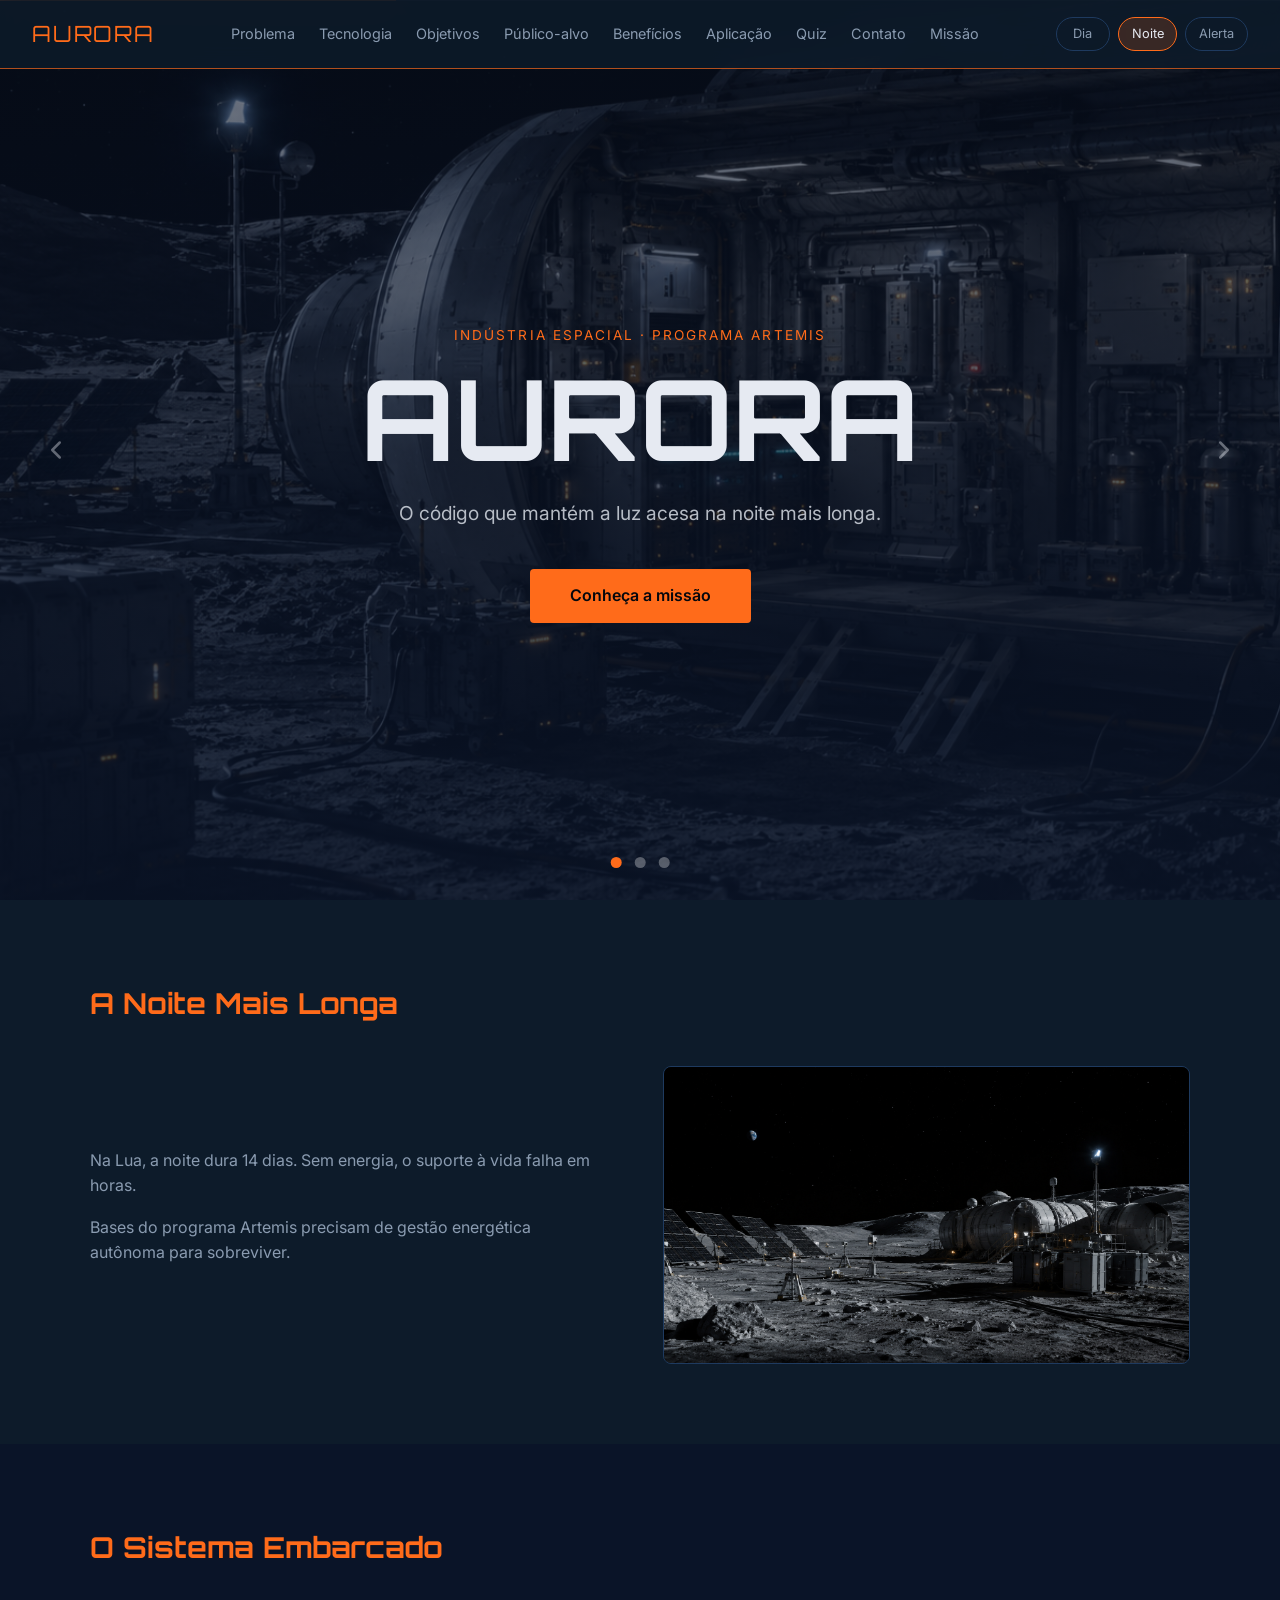
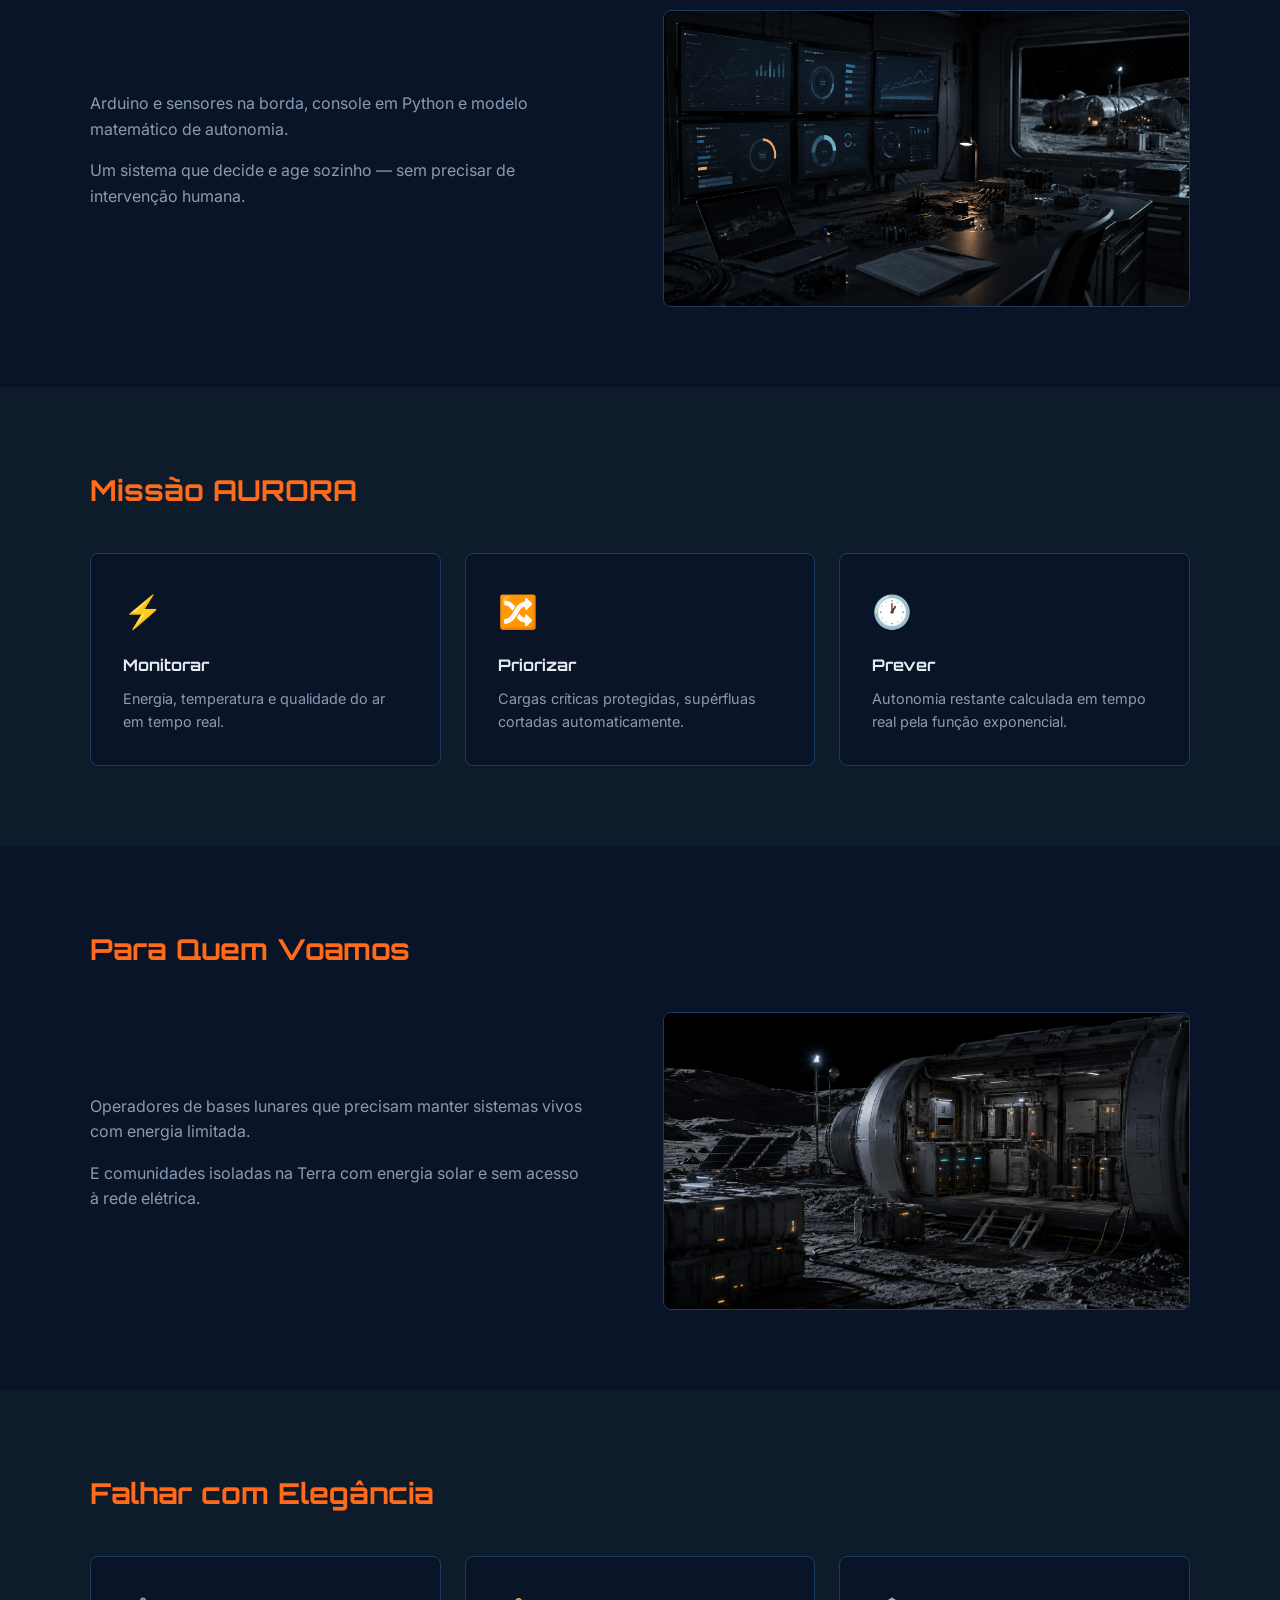
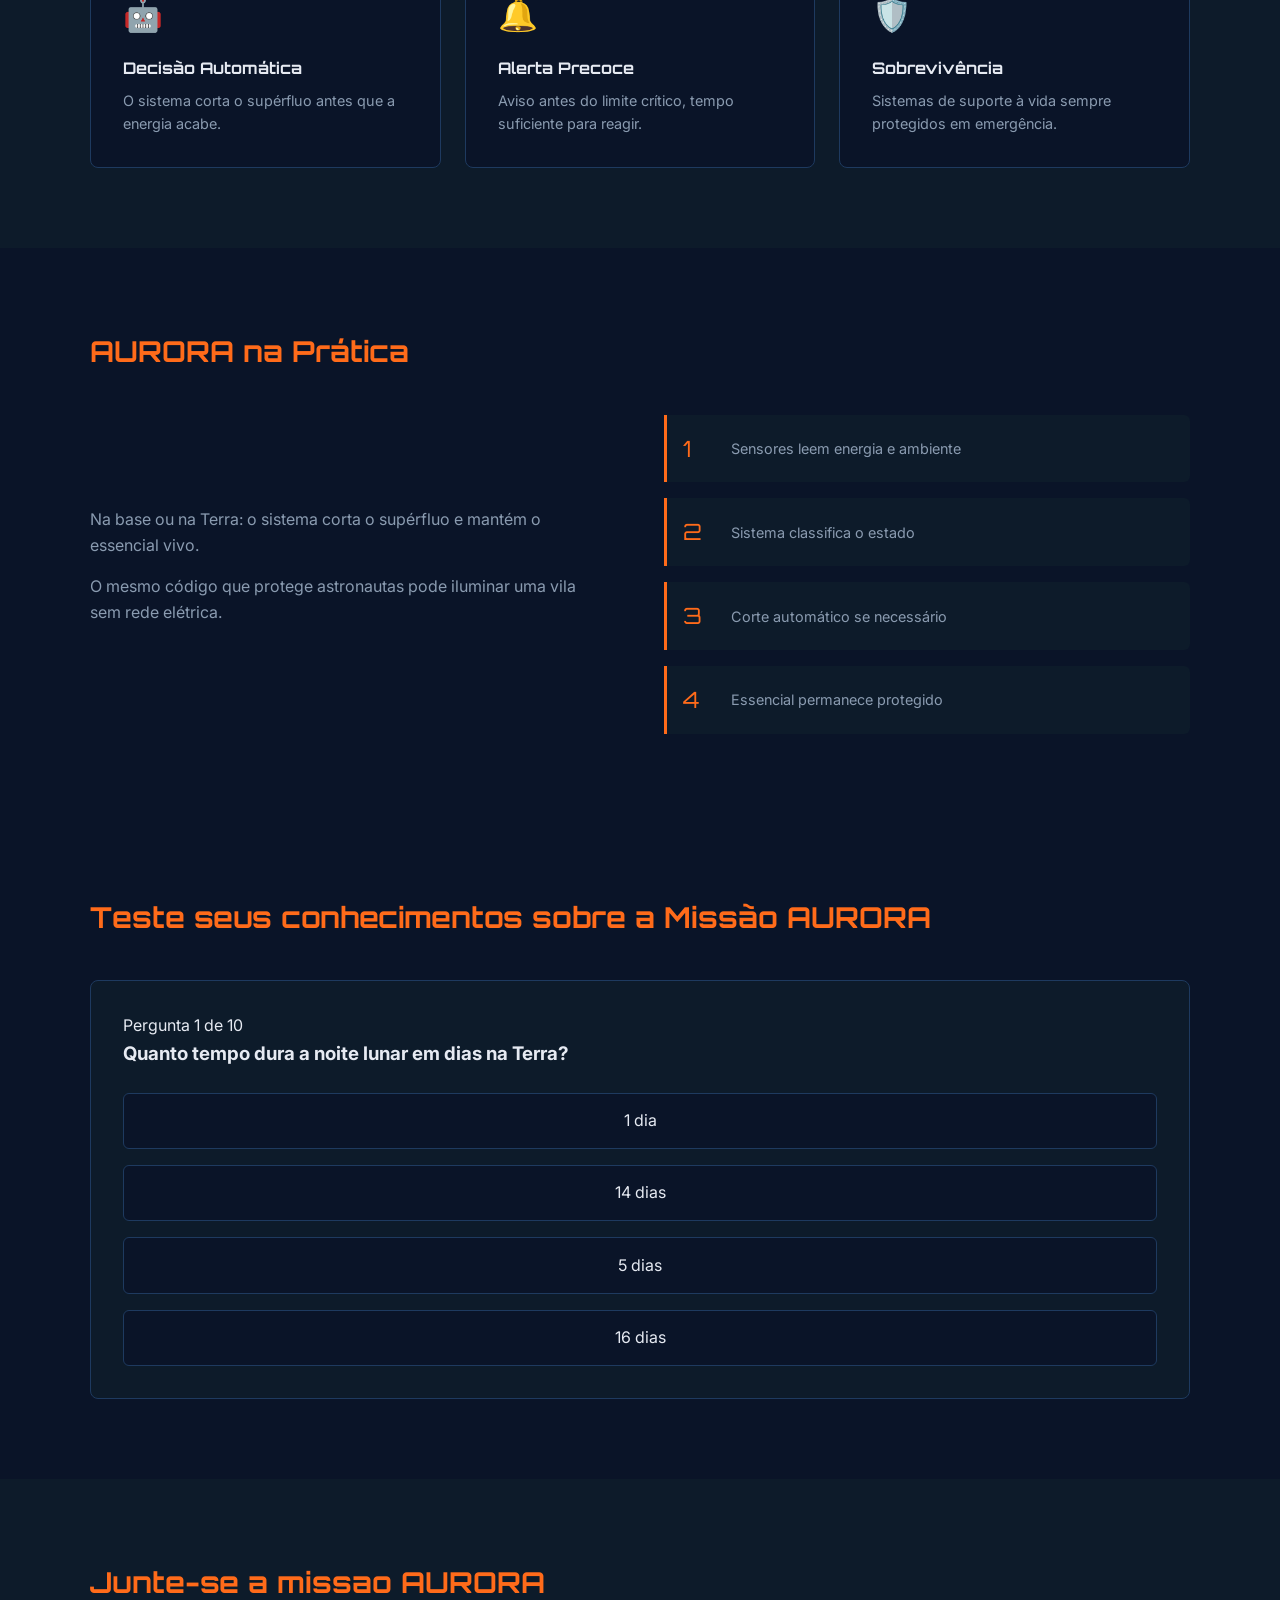
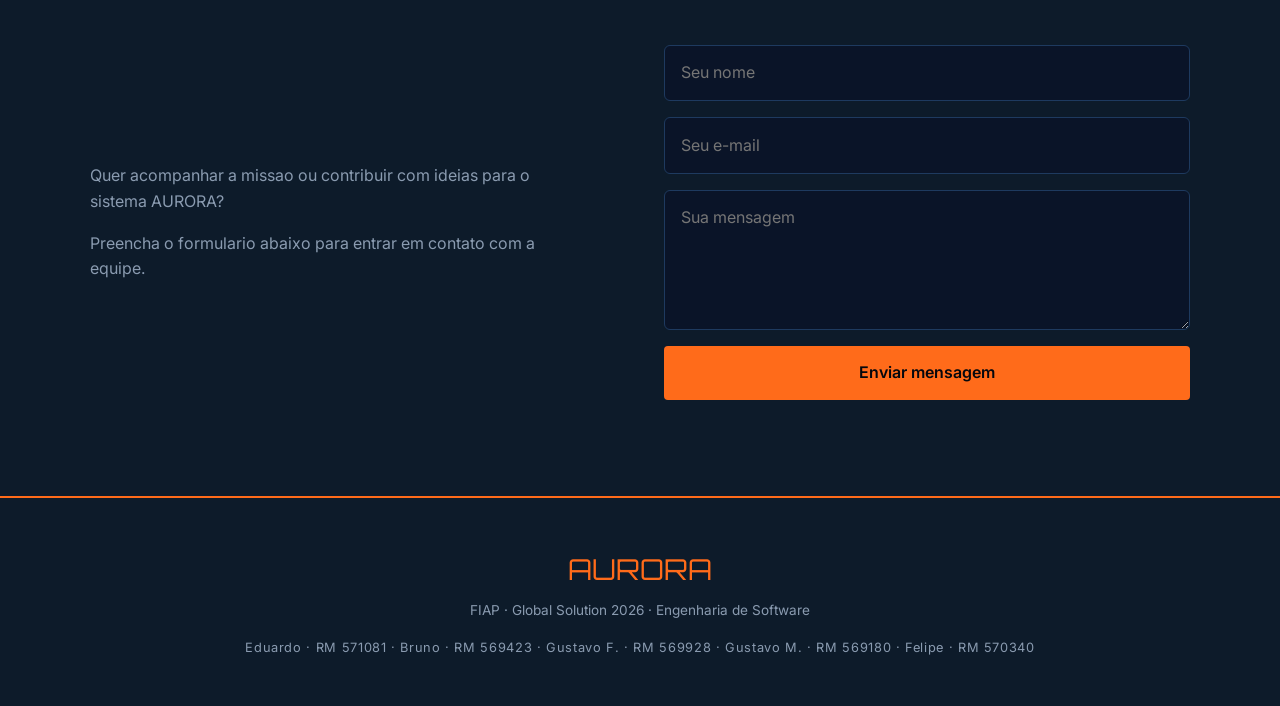
==== commit 9041eda3: "feat: criacao de arquivos dos integrantes e link_github" ====
--- a/Aurora-Web-Front/index.html
+++ b/Aurora-Web-Front/index.html
@@ -220,7 +220,7 @@
             <p class="footer__logo">AURORA</p>
             <p class="footer__sub">FIAP · Global Solution 2026 · Engenharia de Software</p>
             <p class="footer__team">
-                Eduardo Bechara Medeiros Craveiro, RM:571081 · Bruno Carreiro Dos Santos, RM:569423 · Gustavo Ferreira Tavares, RM:569928 · Gustavo Moita de Lima, RM:569180 · Felipe Rabelo, RM:570340
+                Eduardo · RM 571081 · Bruno · RM 569423 · Gustavo F. · RM 569928 · Gustavo M. · RM 569180 · Felipe · RM 570340
             </p>
         </footer>
 
--- a/Aurora-Web-Front/src/css/style.css
+++ b/Aurora-Web-Front/src/css/style.css
@@ -1408,6 +1408,70 @@
     line-height: 1.5;
 }
 
+.link-repo {
+    display: inline-flex;
+    align-items: center;
+    margin-top: 1rem;
+    padding: 0.55rem 1rem;
+    border: 1px solid var(--border);
+    border-radius: 4px;
+    color: var(--cyan);
+    font-size: 0.85rem;
+    transition: background-color 200ms ease, border-color 200ms ease, color 200ms ease;
+}
+
+.link-repo::before {
+    margin-right: 0.5rem;
+    content: "↗";
+    font-weight: 700;
+}
+
+.link-repo:hover,
+.link-repo:focus-visible {
+    border-color: var(--cyan);
+    background-color: color-mix(in srgb, var(--cyan) 12%, transparent);
+    color: var(--text);
+    outline: none;
+}
+
+.edge-acoes {
+    display: flex;
+    flex-wrap: wrap;
+    align-items: center;
+    gap: 0.75rem;
+    margin-top: 1rem;
+}
+
+.edge-acoes .hero__cta {
+    margin: 0;
+}
+
+.edge-acoes .link-repo {
+    margin-top: 0;
+}
+
+.circuito {
+    margin-top: 2.5rem;
+    padding: 1rem;
+    border: 1px solid var(--border);
+    border-radius: 8px;
+    background-color: var(--bg);
+    transition: background-color 600ms ease, border-color 600ms ease;
+}
+
+.circuito img {
+    width: 100%;
+    height: auto;
+    border-radius: 6px;
+}
+
+.circuito figcaption {
+    margin-top: 0.8rem;
+    color: var(--text-muted);
+    font-size: 0.82rem;
+    text-align: center;
+}
+
 @media (max-width: 1279px) {
     .estados,
     .componentes {
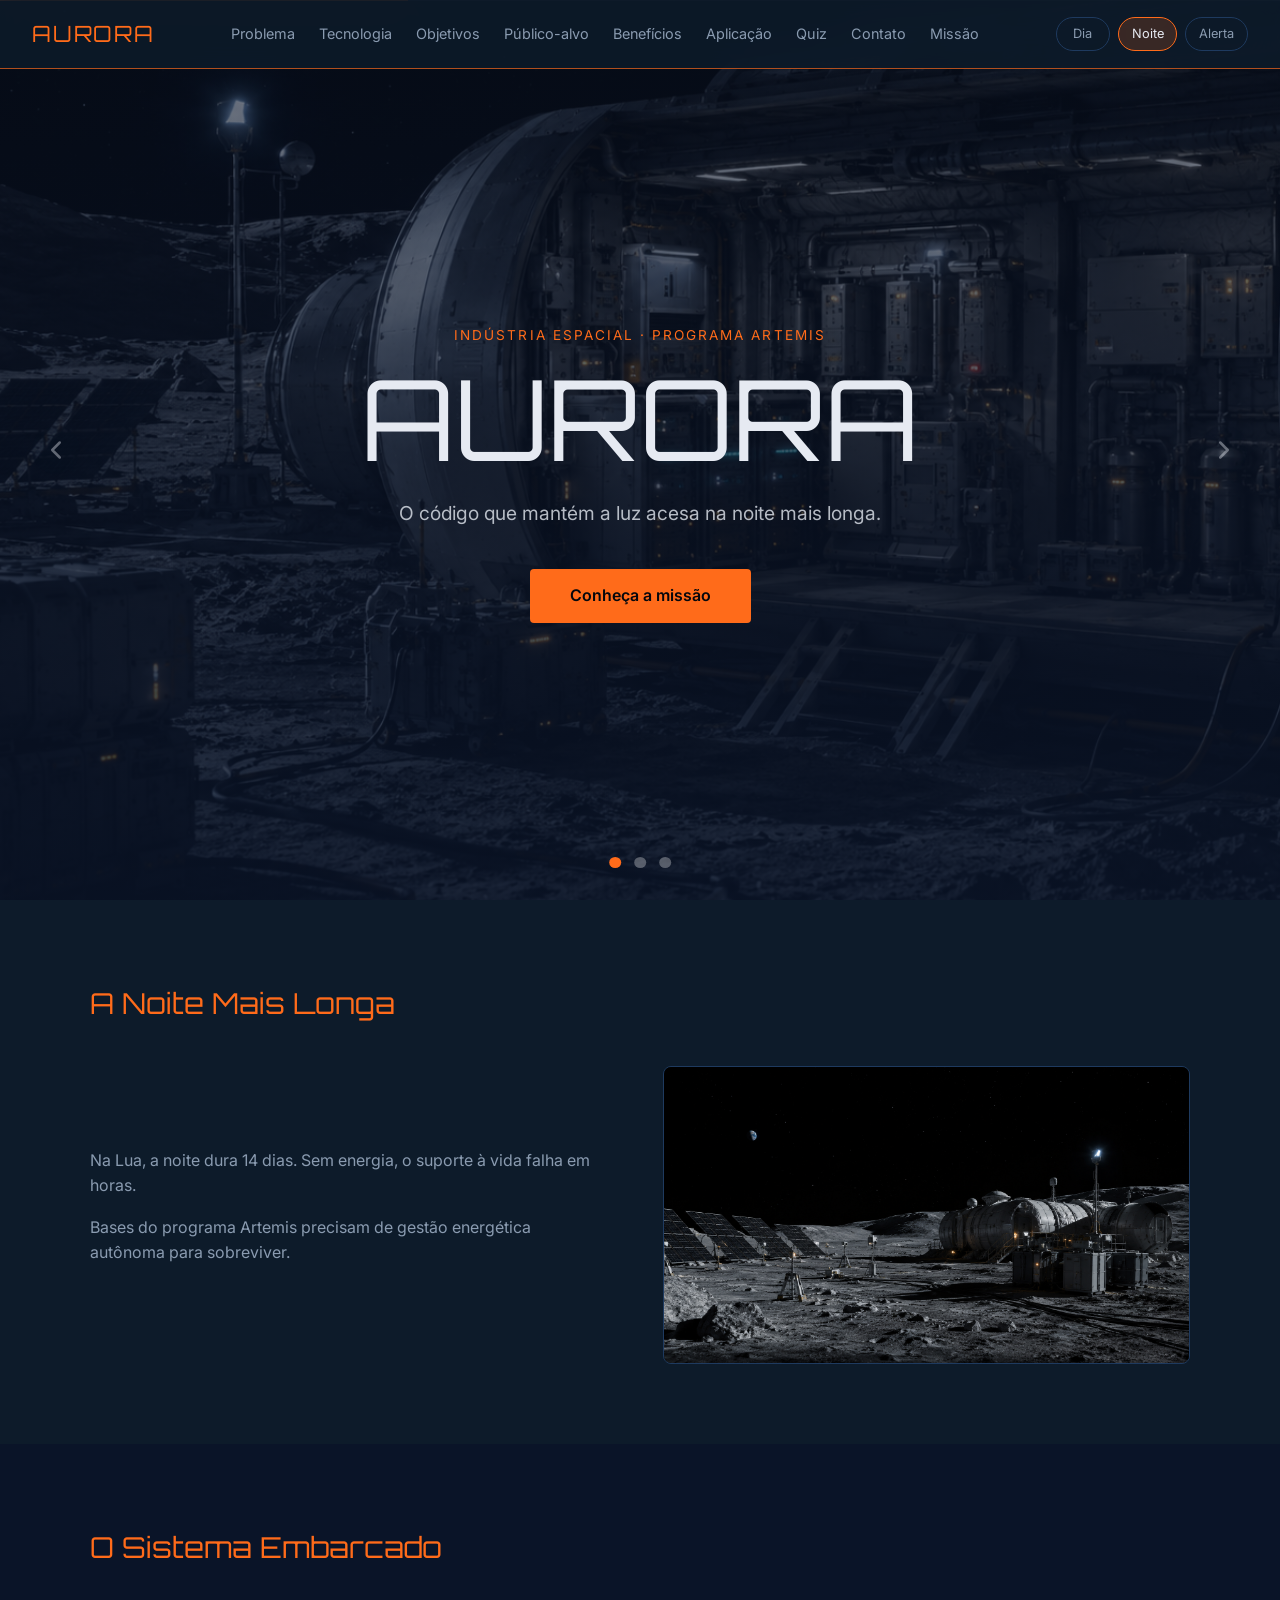
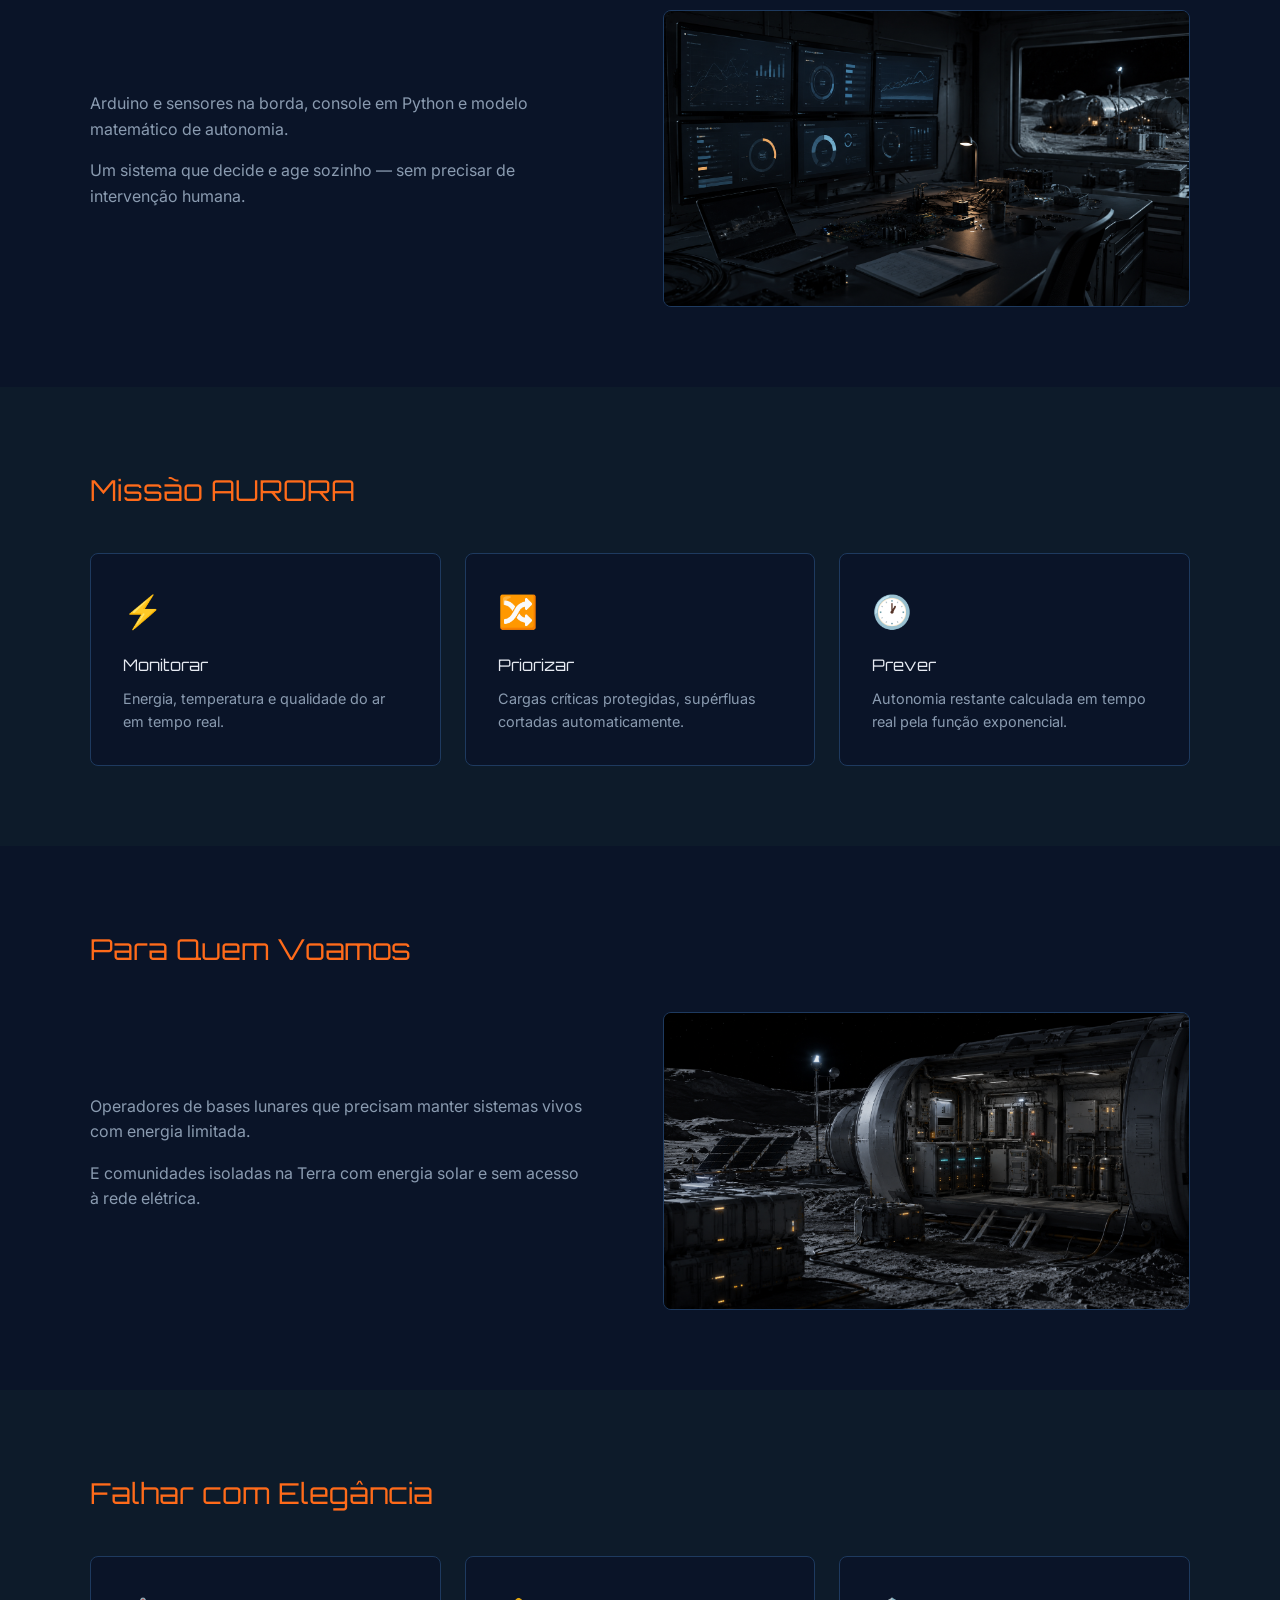
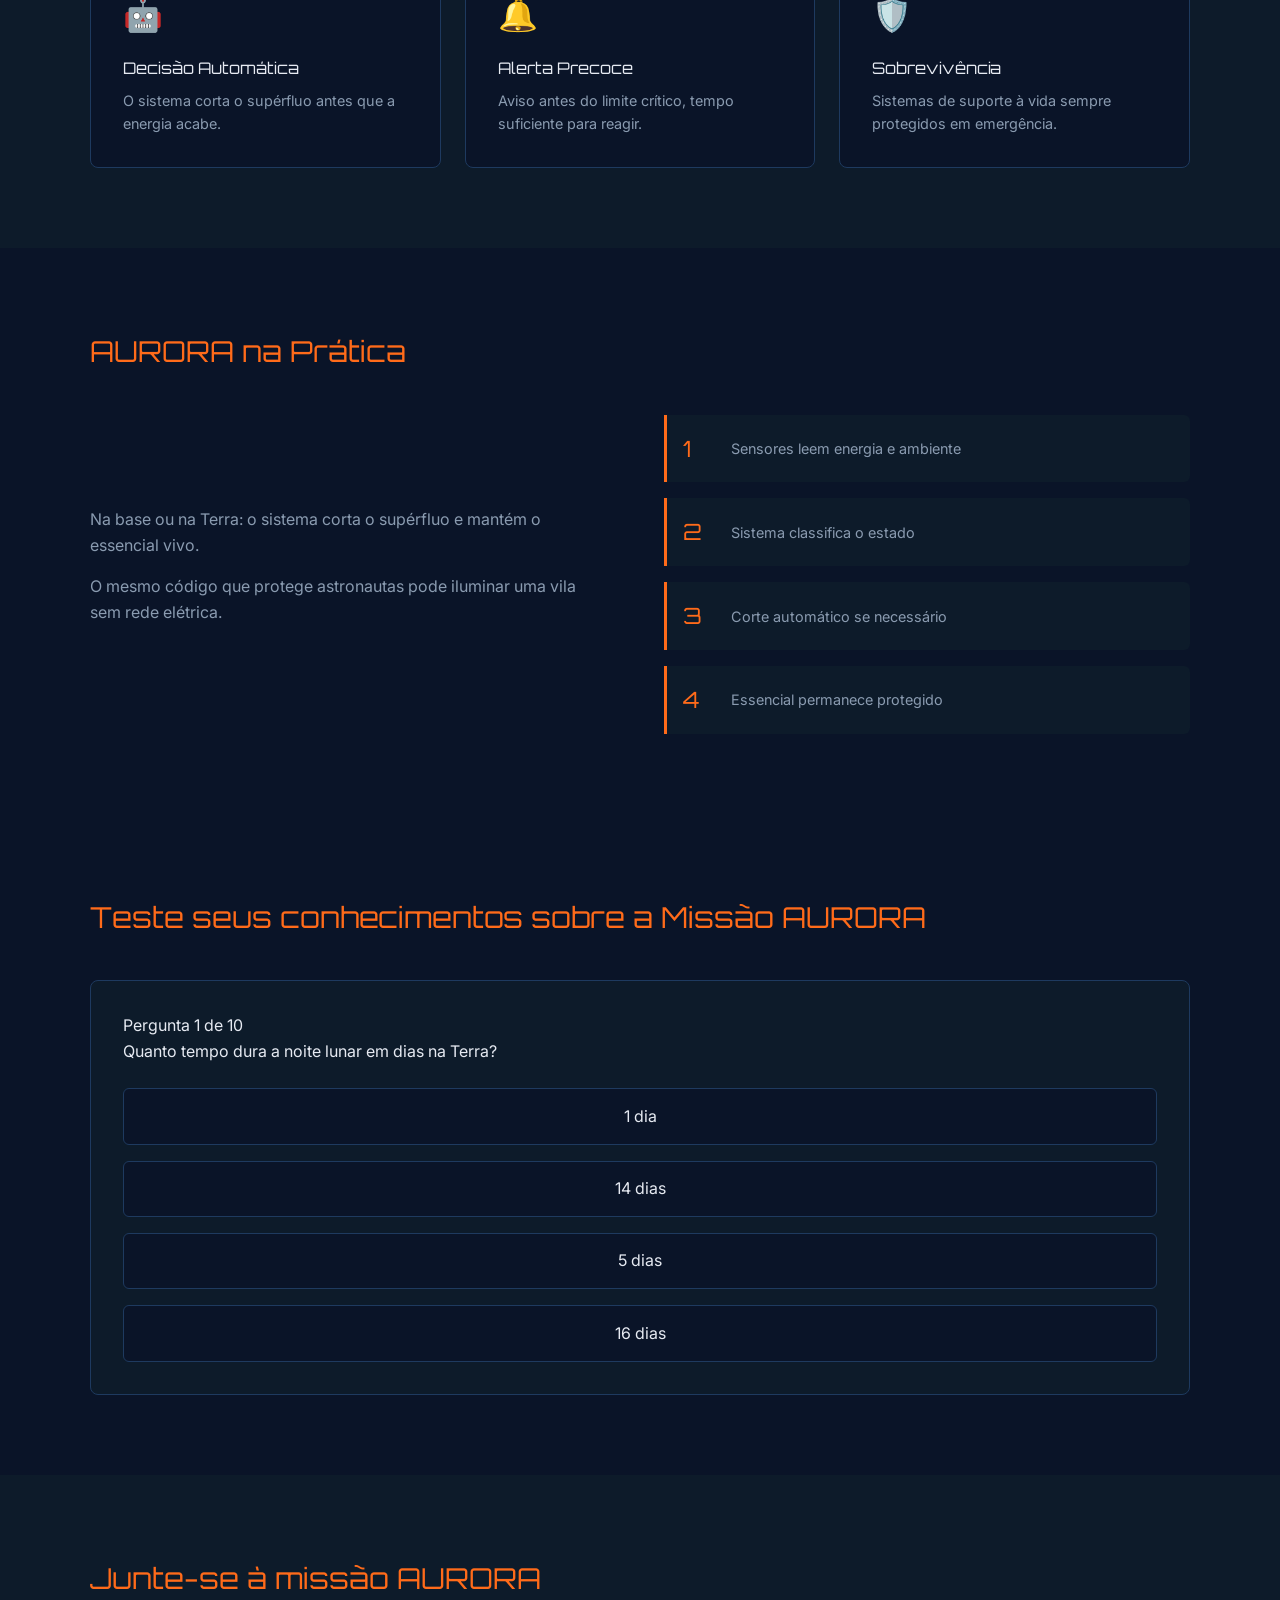
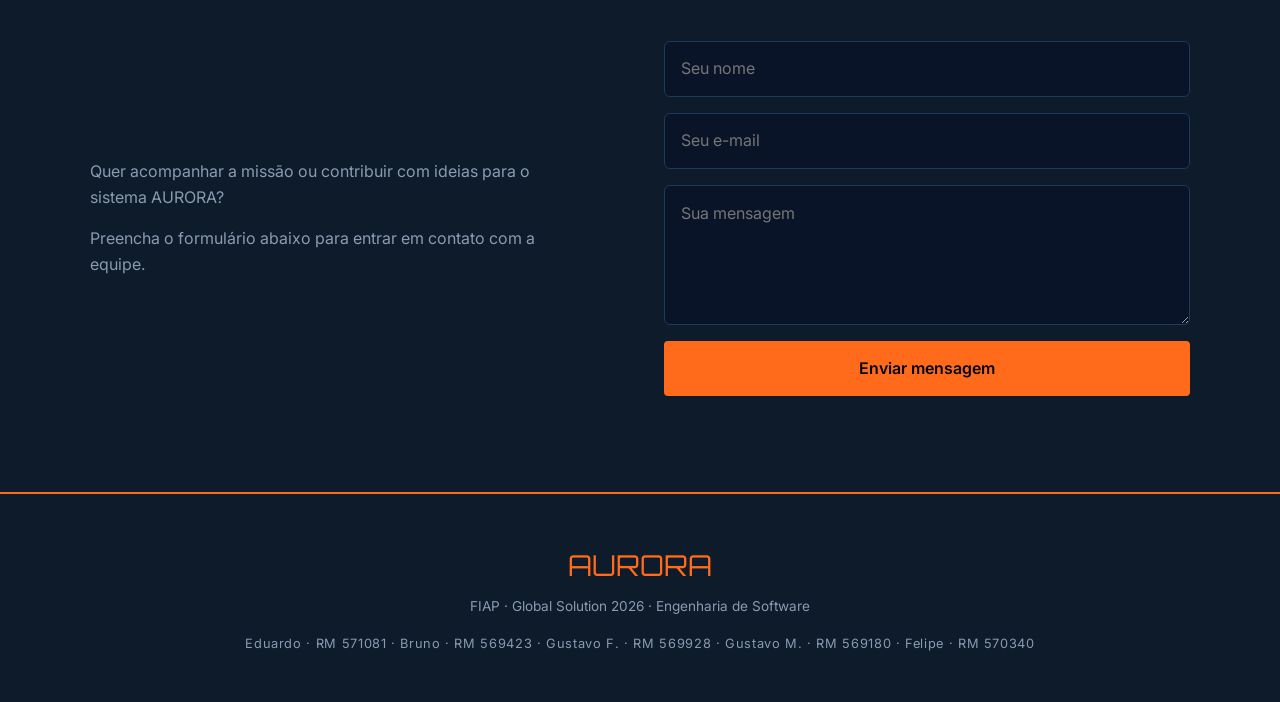
==== commit 4dcd9842: "fix: corrigir acentuacao em textos visiveis e path da imagem do Wokwi" ====
--- a/Aurora-Web-Front/index.html
+++ b/Aurora-Web-Front/index.html
@@ -9,19 +9,21 @@
     <link rel="preconnect" href="https://fonts.gstatic.com" crossorigin>
     <link href="https://fonts.googleapis.com/css2?family=Orbitron:wght@700;900&family=Inter:wght@400;600&display=swap" rel="stylesheet">
     
-    <link rel="stylesheet" href="src/css/style.css">
+    <link rel="stylesheet" href="css/reset.css">
+    <link rel="stylesheet" href="css/style.css">
 </head>
 <body id="topo">
-    <!-- SELETOR DE TEMAS (radio inputs hidden — CSS puro, sem JS) -->
+    <!-- Inputs de rádio para controlar os temas via CSS puro.
+         Ficam invisíveis na página, mas o CSS usa o :checked para trocar as cores. -->
     <input type="radio" id="tema-dia" name="tema">
     <input type="radio" id="tema-noite" name="tema" checked>
     <input type="radio" id="tema-alerta" name="tema">
 
     <div class="page-wrapper">
 
-        <!-- MENU DE NAVEGAÇÃO -->
+        <!-- Menu fixo no topo com links para cada seção da página e botões de tema -->
         <nav class="nav">
-            <a href="#topo" class="nav__logo" aria-label="Voltar ao inicio">AURORA</a>
+            <a href="#topo" class="nav__logo" aria-label="Voltar ao início">AURORA</a>
             <ul class="nav__links">
                 <li><a href="#problema">Problema</a></li>
                 <li><a href="#tecnologia">Tecnologia</a></li>
@@ -40,8 +42,8 @@
             </div>
         </nav>
 
-        <!-- HERO (slideshow cinematografico) -->
-        <header class="hero" role="region" aria-roledescription="carousel" aria-label="Slideshow cinematografico AURORA">
+        <!-- Seção hero — ocupa a tela toda e exibe o slideshow de imagens com o título principal -->
+        <header class="hero" role="region" aria-roledescription="carousel" aria-label="Slideshow cinematográfico AURORA">
             <div class="hero__slideshow" data-hero-slideshow>
                 <div class="hero__slides" data-hero-slides></div>
                 <div class="hero__overlay" aria-hidden="true"></div>
@@ -55,7 +57,7 @@
                         <path d="M15 18l-6-6 6-6" fill="none" stroke="currentColor" stroke-width="2" stroke-linecap="round" stroke-linejoin="round"/>
                     </svg>
                 </button>
-                <button class="hero__arrow hero__arrow--next" type="button" aria-label="Proximo slide" data-hero-next>
+                <button class="hero__arrow hero__arrow--next" type="button" aria-label="Próximo slide" data-hero-next>
                     <svg viewBox="0 0 24 24" aria-hidden="true" focusable="false">
                         <path d="M9 6l6 6-6 6" fill="none" stroke="currentColor" stroke-width="2" stroke-linecap="round" stroke-linejoin="round"/>
                     </svg>
@@ -72,7 +74,7 @@
             </div>
         </header>
 
-        <!-- SEÇÃO 1: PROBLEMA -->
+        <!-- Seção 1: Problema — explica o desafio da noite lunar de 14 dias -->
         <section id="problema" class="section section--alt">
             <div class="section__inner">
                 <h2 class="section__title">A Noite Mais Longa</h2>
@@ -82,13 +84,13 @@
                         <p>Bases do programa Artemis precisam de gestão energética autônoma para sobreviver.</p>
                     </div>
                     <div class="section__img">
-                        <img src="images/base_lunar.png" alt="Base lunar com painéis solares no horizonte">
-                    </div>
-                </div>
-            </div>
-        </section>
-
-        <!-- SEÇÃO 2: TECNOLOGIA -->
+                        <img src="img/base_lunar.png" alt="Base lunar com painéis solares no horizonte">
+                    </div>
+                </div>
+            </div>
+        </section>
+
+        <!-- Seção 2: Tecnologia — descreve o sistema embarcado com Arduino e Python -->
         <section id="tecnologia" class="section">
             <div class="section__inner">
                 <h2 class="section__title">O Sistema Embarcado</h2>
@@ -98,13 +100,13 @@
                         <p>Um sistema que decide e age sozinho — sem precisar de intervenção humana.</p>
                     </div>
                     <div class="section__img">
-                        <img src="images/sistemas_na_base.png" alt="Console de operações AURORA exibindo dados da base">
-                    </div>
-                </div>
-            </div>
-        </section>
-
-        <!-- SEÇÃO 3: OBJETIVOS -->
+                        <img src="img/sistemas_na_base.png" alt="Console de operações AURORA exibindo dados da base">
+                    </div>
+                </div>
+            </div>
+        </section>
+
+        <!-- Seção 3: Objetivos — mostra os 3 pilares da missão AURORA em cards -->
         <section id="objetivos" class="section section--alt">
             <div class="section__inner">
                 <h2 class="section__title">Missão AURORA</h2>
@@ -128,7 +130,7 @@
             </div>
         </section>
 
-        <!-- SEÇÃO 4: PÚBLICO -->
+        <!-- Seção 4: Público-alvo — para quem o sistema foi desenvolvido -->
         <section id="publico" class="section">
             <div class="section__inner">
                 <h2 class="section__title">Para Quem Voamos</h2>
@@ -138,13 +140,13 @@
                         <p>E comunidades isoladas na Terra com energia solar e sem acesso à rede elétrica.</p>
                     </div>
                     <div class="section__img">
-                        <img src="images/base.png" alt="Painéis solares apagados durante a noite lunar">
-                    </div>
-                </div>
-            </div>
-        </section>
-
-        <!-- SEÇÃO 5: BENEFÍCIOS -->
+                        <img src="img/base.png" alt="Painéis solares apagados durante a noite lunar">
+                    </div>
+                </div>
+            </div>
+        </section>
+
+        <!-- Seção 5: Benefícios — vantagens do sistema em 3 cards -->
         <section id="beneficios" class="section section--alt">
             <div class="section__inner">
                 <h2 class="section__title">Falhar com Elegância</h2>
@@ -168,7 +170,7 @@
             </div>
         </section>
 
-        <!-- SEÇÃO 6: APLICAÇÃO -->
+        <!-- Seção 6: Aplicação — como o sistema funciona na prática em 4 passos -->
         <section id="aplicacao" class="section">
             <div class="section__inner">
                 <h2 class="section__title">AURORA na Prática</h2>
@@ -186,7 +188,7 @@
                 </div>
             </div>
         </section>
-        <!-- SEÇÃO 7: QUIZ-->
+        <!-- Seção do quiz — o conteúdo é gerado dinamicamente pelo JavaScript -->
         <section id="quiz" class="section">
             <div class="section__inner">
                 <h2 class="section__title">Teste seus conhecimentos sobre a Missão AURORA</h2>
@@ -194,20 +196,20 @@
             </div>
         </section>
 
-        <!-- FORMULARIO VALIDADO COM JAVASCRIPT -->
+        <!-- Formulário de contato com validação feita em JavaScript puro -->
         <section id="contato" class="section section--alt">
             <div class="section__inner">
-                <h2 class="section__title">Junte-se a missao AURORA</h2>
-                <div class="section__content">
-                    <div class="section__text">
-                        <p>Quer acompanhar a missao ou contribuir com ideias para o sistema AURORA?</p>
-                        <p>Preencha o formulario abaixo para entrar em contato com a equipe.</p>
+                <h2 class="section__title">Junte-se à missão AURORA</h2>
+                <div class="section__content">
+                    <div class="section__text">
+                        <p>Quer acompanhar a missão ou contribuir com ideias para o sistema AURORA?</p>
+                        <p>Preencha o formulário abaixo para entrar em contato com a equipe.</p>
                     </div>
 
                     <form id="form-missao" class="form-missao" novalidate>
-                        <input type="text" id="nome" name="nome" placeholder="Seu nome" required>
-                        <input type="email" id="email" name="email" placeholder="Seu e-mail" required>
-                        <textarea id="mensagem" name="mensagem" placeholder="Sua mensagem" required></textarea>
+                        <input type="text" id="nome" name="nome" placeholder="Seu nome">
+                        <input type="email" id="email" name="email" placeholder="Seu e-mail">
+                        <textarea id="mensagem" name="mensagem" placeholder="Sua mensagem"></textarea>
                         <button type="submit">Enviar mensagem</button>
                         <p id="form-feedback" class="form-feedback" aria-live="polite"></p>
                     </form>
@@ -215,7 +217,7 @@
             </div>
         </section>
 
-        <!-- RODAPÉ -->
+        <!-- Rodapé com nome e RM de todos os integrantes da equipe -->
         <footer class="footer">
             <p class="footer__logo">AURORA</p>
             <p class="footer__sub">FIAP · Global Solution 2026 · Engenharia de Software</p>
@@ -224,7 +226,7 @@
             </p>
         </footer>
 
-    </div><!-- fim .page-wrapper -->
+    </div><!-- fim do page-wrapper que envolve toda a página -->
     <script src="src/js/script.js"></script>
 </body>
 </html>
--- a/Aurora-Web-Front/css/style.css
+++ b/Aurora-Web-Front/css/style.css
@@ -0,0 +1,1483 @@
+/* ============================================================
+   style.css — Estilos principais do projeto AURORA
+   Aqui ficam todas as cores, layouts e animações da página.
+   ============================================================ */
+
+/* Configurações gerais da página */
+html {
+    scroll-behavior: smooth;      /* Faz a navegação por âncoras ter animação suave */
+    scroll-padding-top: 84px;     /* Compensa o menu fixo ao rolar até uma seção */
+}
+
+body {
+    background-color: var(--bg);       /* Cor de fundo vem da variável do tema ativo */
+    color: var(--text);                /* Cor do texto também vem do tema */
+    font-family: var(--font-body);     /* Fonte Inter importada do Google Fonts */
+    font-size: 16px;
+    line-height: 1.6;                  /* Espaçamento entre linhas para facilitar a leitura */
+}
+
+/* Variáveis CSS — funcionam como variáveis de programação, mas para estilos.
+   Definindo aqui, a gente só precisa mudar em um lugar para alterar toda a página. */
+:root {
+    --bg: #0A1428;
+    --navy: #0D1B2A;
+    --amber: #FF6B1A;
+    --cyan: #00C9FF;
+    --text: #E6EAF2;
+    --text-muted: #8A9BB0;
+    --border: #1E3A5F;
+    --hero-text: #E6EAF2;
+    --hero-muted: rgba(230, 234, 242, 0.78);
+    --hero-overlay: linear-gradient(180deg, rgba(10, 20, 40, 0.55) 0%, rgba(10, 20, 40, 0.85) 100%);
+    --hero-tint: rgba(255, 60, 40, 0);
+    --progress-color: #FF6B1A;
+    --font-title: 'Orbitron', sans-serif;
+    --font-body: 'Inter', sans-serif;
+}
+
+/* Tema Dia — fundo claro, para simular a base durante o dia solar.
+   O seletor :checked detecta qual radio input está marcado (sem JavaScript). */
+#tema-dia:checked ~ .page-wrapper {
+    --bg: #F4F1EA;
+    --navy: #E6E0D4;
+    --amber: #FF6B1A;
+    --text: #162238;
+    --text-muted: #4E5D73;
+    --border: #CFC6B8;
+    --hero-text: #162238;
+    --hero-muted: rgba(22, 34, 56, 0.82);
+    --hero-overlay: linear-gradient(180deg, rgba(244, 241, 234, 0.45), rgba(244, 241, 234, 0.7));
+    --hero-tint: rgba(255, 60, 40, 0);
+    --progress-color: #FF6B1A;
+}
+
+/* Tema Noite Lunar — fundo escuro, representa a longa noite de 14 dias na Lua */
+#tema-noite:checked ~ .page-wrapper {
+    --bg: #0A1428;
+    --navy: #0D1B2A;
+    --amber: #FF6B1A;
+    --text: #E6EAF2;
+    --text-muted: #8A9BB0;
+    --border: #1E3A5F;
+    --hero-text: #E6EAF2;
+    --hero-muted: rgba(230, 234, 242, 0.78);
+    --hero-overlay: linear-gradient(180deg, rgba(10, 20, 40, 0.55) 0%, rgba(10, 20, 40, 0.85) 100%);
+    --hero-tint: rgba(255, 60, 40, 0);
+    --progress-color: #FF6B1A;
+}
+
+/* Tema Alerta — fundo vermelho escuro, representa estado de emergência energética */
+#tema-alerta:checked ~ .page-wrapper {
+    --bg: #1A0000;
+    --navy: #0D0000;
+    --amber: #FF4444;
+    --text: #FFF1F0;
+    --text-muted: #FFBDB7;
+    --border: #5E1717;
+    --hero-text: #FFF1F0;
+    --hero-muted: rgba(255, 241, 240, 0.84);
+    --hero-overlay: linear-gradient(180deg, rgba(10, 20, 40, 0.58) 0%, rgba(10, 20, 40, 0.88) 100%);
+    --hero-tint: rgba(255, 60, 40, 0.22);
+    --progress-color: #FF3C28;
+}
+
+/* Esconde os radio inputs de tema — eles só servem para controlar o CSS via :checked */
+input[name="tema"] {
+    display: none;
+}
+
+.page-wrapper {
+    min-height: 100vh;
+    background-color: var(--bg);
+    transition: background-color 600ms ease, color 600ms ease;
+}
+
+/* Menu de navegação fixo no topo da página */
+.nav {
+    position: fixed;
+    top: 0;
+    left: 0;
+    z-index: 100;
+    display: flex;
+    width: 100%;
+    align-items: center;
+    justify-content: space-between;
+    gap: 1.5rem;
+    padding: 1rem 2rem;
+    border-bottom: 1px solid color-mix(in srgb, var(--amber) 68%, transparent);
+    background-color: color-mix(in srgb, var(--navy) 88%, transparent);
+    backdrop-filter: blur(16px);
+    transition: background-color 600ms ease, border-color 600ms ease;
+}
+
+.nav__logo {
+    flex: 0 0 auto;
+    color: var(--amber);
+    font-family: var(--font-title);
+    font-size: 1.4rem;
+    letter-spacing: 0.08em;
+    transition: color 600ms ease;
+}
+
+.nav__logo:hover,
+.nav__logo:focus-visible {
+    color: var(--text);
+    outline: none;
+}
+
+.nav__links {
+    display: flex;
+    flex: 1;
+    flex-wrap: wrap;
+    justify-content: center;
+    gap: 1rem 1.5rem;
+}
+
+.nav__links a {
+    color: var(--text-muted);
+    font-size: 0.9rem;
+    transition: color 600ms ease;
+}
+
+.nav__links a:hover,
+.nav__links a:focus-visible {
+    color: var(--amber);
+}
+
+.nav__temas {
+    display: flex;
+    flex: 0 0 auto;
+    gap: 0.5rem;
+}
+
+.btn-tema {
+    min-width: 54px;
+    padding: 0.35rem 0.8rem;
+    border: 1px solid var(--border);
+    border-radius: 999px;
+    color: var(--text-muted);
+    cursor: pointer;
+    font-size: 0.8rem;
+    text-align: center;
+    transition: background-color 600ms ease, border-color 600ms ease, color 600ms ease;
+}
+
+.btn-tema:hover {
+    border-color: var(--amber);
+    color: var(--amber);
+}
+
+#tema-dia:checked ~ .page-wrapper label[for="tema-dia"],
+#tema-noite:checked ~ .page-wrapper label[for="tema-noite"],
+#tema-alerta:checked ~ .page-wrapper label[for="tema-alerta"] {
+    border-color: var(--amber);
+    background-color: color-mix(in srgb, var(--amber) 18%, transparent);
+    color: var(--text);
+}
+
+/* Seção hero — ocupa a tela inteira e exibe o slideshow de fundo */
+.hero {
+    position: relative;
+    display: grid;
+    min-height: 100vh;
+    overflow: hidden;
+    place-items: center;
+    padding: 8rem 2rem 5rem;
+    text-align: center;
+    isolation: isolate;
+}
+
+.hero__slideshow,
+.hero__slides,
+.hero__slide,
+.hero__media,
+.hero__overlay,
+.hero__alert-tint {
+    position: absolute;
+    inset: 0;
+}
+
+.hero__slideshow {
+    z-index: 0;
+    width: 100vw;
+    height: 100vh;
+    min-height: 100vh;
+    background-color: #0A1428;
+}
+
+.hero__slide {
+    overflow: hidden;
+    opacity: 0;
+    transition: opacity 1200ms cubic-bezier(0.65, 0, 0.35, 1);
+}
+
+.hero__slide.is-active {
+    opacity: 1;
+}
+
+.hero__media {
+    width: 100%;
+    height: 100%;
+    object-fit: cover;
+    transform: scale(1);
+}
+
+.hero__placeholder {
+    display: grid;
+    place-items: center;
+    background: var(--placeholder-bg);
+    color: rgba(230, 234, 242, 0.92);
+    font-family: var(--font-title);
+    font-size: clamp(2.5rem, 9vw, 8rem);
+    letter-spacing: 0.2em;
+    text-indent: 0.2em;
+}
+
+.hero__slide.is-active .hero__media {
+    animation: ken-burns 7000ms linear forwards;
+}
+
+.hero__overlay {
+    z-index: 2;
+    background: var(--hero-overlay);
+    pointer-events: none;
+    transition: background 600ms ease;
+}
+
+.hero__alert-tint {
+    z-index: 3;
+    background-color: var(--hero-tint);
+    pointer-events: none;
+    transition: background-color 600ms ease;
+}
+
+.hero__content {
+    position: relative;
+    z-index: 4;
+    display: flex;
+    max-width: 900px;
+    flex-direction: column;
+    align-items: center;
+}
+
+.hero__tag,
+.hero__title,
+.hero__sub,
+.hero__cta {
+    opacity: 1;
+    transform: translateY(0);
+    animation: hero-content-in 800ms cubic-bezier(0.22, 1, 0.36, 1) both;
+}
+
+.hero__tag {
+    margin-bottom: 1rem;
+    color: var(--amber);
+    font-size: 0.85rem;
+    letter-spacing: 0.15em;
+    text-transform: uppercase;
+    transition: color 600ms ease;
+    animation-delay: 200ms;
+}
+
+.hero__title {
+    margin-bottom: 1.5rem;
+    color: var(--hero-text);
+    font-family: var(--font-title);
+    font-size: clamp(3rem, 10vw, 7rem);
+    line-height: 1;
+    transition: color 600ms ease;
+    animation-delay: 400ms;
+}
+
+.hero__sub {
+    max-width: 540px;
+    margin-bottom: 2.5rem;
+    color: var(--hero-muted);
+    font-size: 1.2rem;
+    transition: color 600ms ease;
+    animation-delay: 800ms;
+}
+
+.hero__cta {
+    display: inline-flex;
+    align-items: center;
+    justify-content: center;
+    min-height: 48px;
+    padding: 0.9rem 2.5rem;
+    border-radius: 4px;
+    background-color: var(--amber);
+    color: #05070D;
+    cursor: pointer;
+    font-weight: 600;
+    transition: background-color 600ms ease, color 600ms ease, opacity 200ms ease, transform 200ms ease;
+    animation-delay: 1100ms;
+}
+
+.hero__cta:hover,
+.hero__cta:focus-visible {
+    opacity: 0.9;
+    transform: translateY(-1px);
+}
+
+.hero__arrow {
+    position: absolute;
+    top: 50%;
+    z-index: 5;
+    display: grid;
+    width: 48px;
+    height: 48px;
+    place-items: center;
+    border: 0;
+    border-radius: 50%;
+    background-color: rgba(10, 20, 40, 0.16);
+    color: #E6EAF2;
+    cursor: pointer;
+    opacity: 0.4;
+    transform: translateY(-50%);
+    transition: background-color 200ms ease, opacity 200ms ease;
+}
+
+.hero__arrow:hover,
+.hero__arrow:focus-visible {
+    background-color: rgba(10, 20, 40, 0.44);
+    opacity: 1;
+    outline: none;
+}
+
+.hero__arrow svg {
+    width: 30px;
+    height: 30px;
+}
+
+.hero__arrow--prev {
+    left: 2rem;
+}
+
+.hero__arrow--next {
+    right: 2rem;
+}
+
+.hero__dots {
+    position: absolute;
+    bottom: 2rem;
+    left: 50%;
+    z-index: 5;
+    display: flex;
+    gap: 0.8rem;
+    transform: translateX(-50%);
+}
+
+.hero__dot {
+    width: 11px;
+    height: 11px;
+    border: 0;
+    border-radius: 50%;
+    background-color: rgba(255, 255, 255, 0.3);
+    cursor: pointer;
+    transition: background-color 600ms ease, transform 200ms ease;
+}
+
+.hero__dot:hover,
+.hero__dot:focus-visible {
+    transform: scale(1.25);
+    outline: none;
+}
+
+.hero__dot.is-active {
+    background-color: #FF6B1A;
+}
+
+#tema-alerta:checked ~ .page-wrapper .hero__dot.is-active {
+    background-color: #FF3C28;
+}
+
+.hero__progress {
+    position: absolute;
+    top: 0;
+    left: 0;
+    z-index: 6;
+    width: 100%;
+    height: 1px;
+    background-color: rgba(255, 255, 255, 0.16);
+}
+
+.hero__progress span {
+    display: block;
+    width: 0;
+    height: 100%;
+    background-color: var(--progress-color);
+    transform-origin: left center;
+    transition: background-color 600ms ease;
+}
+
+/* Animação de entrada do texto do hero — começa invisível e sobe suavemente */
+@keyframes hero-content-in {
+    from {
+        opacity: 0;
+        transform: translateY(20px);
+    }
+    to {
+        opacity: 1;
+        transform: translateY(0);
+    }
+}
+
+/* Efeito Ken Burns — zoom lento na imagem para dar sensação de movimento */
+@keyframes ken-burns {
+    from {
+        transform: scale(1) translate(0, 0);
+    }
+    to {
+        transform: scale(1.12) translate(var(--kb-x, 0), var(--kb-y, 0));
+    }
+}
+
+/* Seções de conteúdo da página — cada uma tem id para o menu funcionar */
+.section {
+    padding: 5rem 2rem;
+    background-color: var(--bg);
+    transition: background-color 600ms ease;
+}
+
+.section--alt {
+    background-color: var(--navy);
+}
+
+.section__inner {
+    max-width: 1100px;
+    margin: 0 auto;
+}
+
+.section__title {
+    margin-bottom: 2.5rem;
+    color: var(--amber);
+    font-family: var(--font-title);
+    font-size: 1.8rem;
+    transition: color 600ms ease;
+}
+
+.section__content {
+    display: flex;
+    align-items: center;
+    gap: 3rem;
+}
+
+.section__text {
+    flex: 1;
+}
+
+.section__text p {
+    max-width: 500px;
+    margin-bottom: 1rem;
+    color: var(--text-muted);
+    transition: color 600ms ease;
+}
+
+.section__img {
+    flex: 1;
+    min-height: 220px;
+    overflow: hidden;
+    border: 1px solid var(--border);
+    border-radius: 8px;
+    background-color: var(--border);
+    transition: background-color 600ms ease, border-color 600ms ease;
+}
+
+.section__cards {
+    display: flex;
+    gap: 1.5rem;
+}
+
+.card {
+    flex: 1;
+    padding: 2rem;
+    border: 1px solid var(--border);
+    border-radius: 8px;
+    background-color: var(--bg);
+    transition: background-color 600ms ease, border-color 200ms ease;
+}
+
+.card:hover {
+    border-color: var(--amber);
+}
+
+.card__icon {
+    display: block;
+    margin-bottom: 1rem;
+    font-size: 2rem;
+}
+
+.card h3 {
+    margin-bottom: 0.5rem;
+    color: var(--text);
+    font-family: var(--font-title);
+    font-size: 1rem;
+    transition: color 600ms ease;
+}
+
+.card p {
+    color: var(--text-muted);
+    font-size: 0.9rem;
+    transition: color 600ms ease;
+}
+
+.section__steps {
+    display: flex;
+    flex: 1;
+    flex-direction: column;
+    gap: 1rem;
+}
+
+.step {
+    display: flex;
+    align-items: center;
+    gap: 1rem;
+    padding: 1rem;
+    border-left: 3px solid var(--amber);
+    border-radius: 0 6px 6px 0;
+    background-color: var(--navy);
+    transition: background-color 600ms ease, border-color 600ms ease;
+}
+
+.step__num {
+    min-width: 32px;
+    color: var(--amber);
+    font-family: var(--font-title);
+    font-size: 1.4rem;
+    transition: color 600ms ease;
+}
+
+.step p {
+    color: var(--text-muted);
+    font-size: 0.9rem;
+}
+
+/* Formulário de contato — a validação é feita pelo JavaScript */
+.form-missao {
+    display: flex;
+    flex: 1;
+    flex-direction: column;
+    gap: 1rem;
+}
+
+.form-missao input,
+.form-missao textarea {
+    width: 100%;
+    padding: 0.9rem 1rem;
+    border: 1px solid var(--border);
+    border-radius: 6px;
+    background-color: var(--bg);
+    color: var(--text);
+    font: inherit;
+    transition: background-color 600ms ease, border-color 200ms ease, color 600ms ease;
+}
+
+.form-missao textarea {
+    min-height: 140px;
+    resize: vertical;
+}
+
+.form-missao input:focus,
+.form-missao textarea:focus {
+    border-color: var(--amber);
+    outline: none;
+}
+
+.form-missao button {
+    padding: 0.9rem 1.5rem;
+    border: 0;
+    border-radius: 4px;
+    background-color: var(--amber);
+    color: #05070D;
+    cursor: pointer;
+    font-weight: 600;
+    transition: background-color 600ms ease;
+}
+
+.form-missao.tentou-enviar input:invalid,
+.form-missao.tentou-enviar textarea:invalid {
+    border-color: #FF4444;
+    background-color: rgba(255, 68, 68, 0.12);
+}
+
+.form-feedback {
+    color: var(--text-muted);
+    font-size: 0.9rem;
+}
+
+.form-missao.tentou-enviar .form-feedback {
+    color: #FF7A7A;
+}
+
+/* Rodapé com nome e RM de todos os integrantes */
+.footer {
+    padding: 3rem 2rem;
+    border-top: 2px solid var(--amber);
+    background-color: var(--navy);
+    text-align: center;
+    transition: background-color 600ms ease, border-color 600ms ease;
+}
+
+.footer__logo {
+    margin-bottom: 0.5rem;
+    color: var(--amber);
+    font-family: var(--font-title);
+    font-size: 1.8rem;
+    transition: color 600ms ease;
+}
+
+.footer__sub {
+    margin-bottom: 1rem;
+    color: var(--text-muted);
+    font-size: 0.85rem;
+}
+
+.footer__team {
+    color: var(--text-muted);
+    font-size: 0.8rem;
+    letter-spacing: 0.05em;
+}
+
+/* Responsividade — ajustes para telas menores que 1280px (tablets grandes) */
+@media (max-width: 1279px) {
+    .nav {
+        gap: 1rem;
+        padding: 0.9rem 1.25rem;
+    }
+
+    .nav__links {
+        gap: 0.75rem 1rem;
+    }
+
+    .hero__arrow {
+        width: 42px;
+        height: 42px;
+    }
+
+    .hero__dot {
+        width: 14px;
+        height: 14px;
+    }
+}
+
+/* Responsividade — ajustes para celulares (telas menores que 768px) */
+@media (max-width: 768px) {
+    html {
+        scroll-padding-top: 150px;  /* O menu fica maior no celular, então aumentamos o espaço */
+    }
+
+    .nav {
+        flex-direction: column;
+        gap: 0.85rem;
+        padding: 0.85rem 1rem;
+    }
+
+    .nav__links {
+        width: 100%;
+        gap: 0.65rem 1rem;
+    }
+
+    .nav__links a {
+        font-size: 0.82rem;
+    }
+
+    .nav__temas {
+        order: -1;
+        width: 100%;
+        justify-content: center;
+    }
+
+    .hero {
+        min-height: max(600px, 100vh);
+        padding: 11rem 1.25rem 4.5rem;
+    }
+
+    .hero__slideshow {
+        min-height: 600px;
+    }
+
+    .hero__title {
+        font-size: clamp(2.4rem, 16vw, 4rem);
+    }
+
+    .hero__sub {
+        font-size: 1rem;
+    }
+
+    .hero__arrow {
+        display: none;
+    }
+
+    .hero__dots {
+        bottom: 1.4rem;
+    }
+
+    .hero__slide.is-active .hero__media {
+        animation-name: ken-burns-mobile;
+    }
+
+    .section__content,
+    .section__cards {
+        flex-direction: column;
+    }
+
+    .section__content {
+        gap: 2rem;
+    }
+
+    .section__steps {
+        gap: 0.5rem;
+    }
+}
+
+/* Versão do Ken Burns para celular — zoom menor para não pesar */
+@keyframes ken-burns-mobile {
+    from {
+        transform: scale(1) translate(0, 0);
+    }
+    to {
+        transform: scale(1.08) translate(var(--kb-x, 0), var(--kb-y, 0));
+    }
+}
+
+/* Respeita a configuração do sistema operacional para reduzir animações.
+   Importante para usuários com epilepsia ou enjoo de movimento. */
+@media (prefers-reduced-motion: reduce) {
+    *,
+    *::before,
+    *::after {
+        animation-duration: 1ms !important;
+        animation-iteration-count: 1 !important;
+        scroll-behavior: auto !important;
+        transition-duration: 400ms !important;
+    }
+
+    .hero__slide {
+        transition-duration: 400ms !important;
+    }
+
+    .hero__tag,
+    .hero__title,
+    .hero__sub,
+    .hero__cta {
+        animation-delay: 0ms !important;
+    }
+
+    .hero__slide.is-active .hero__media {
+        animation: none !important;
+    }
+}
+
+/* ============================================================
+   Estilos da página missao.html
+   ============================================================ */
+
+/* Destaca o link ativo no menu da página de missão */
+.nav__link--active {
+    color: var(--amber) !important;
+}
+
+.mission-hero {
+    position: relative;
+    display: grid;
+    min-height: 72vh;
+    place-items: center;
+    padding: 9rem 2rem 5rem;
+    overflow: hidden;
+    background:
+        radial-gradient(circle at top left, color-mix(in srgb, var(--amber) 20%, transparent), transparent 34%),
+        radial-gradient(circle at bottom right, color-mix(in srgb, var(--cyan) 16%, transparent), transparent 36%),
+        var(--bg);
+    text-align: center;
+    transition: background-color 600ms ease;
+}
+
+.mission-hero::after {
+    position: absolute;
+    inset: auto 0 0;
+    height: 1px;
+    background-color: var(--border);
+    content: "";
+    transition: background-color 600ms ease;
+}
+
+.mission-hero__inner {
+    position: relative;
+    z-index: 1;
+    display: flex;
+    max-width: 880px;
+    flex-direction: column;
+    align-items: center;
+}
+
+.mission-hero__tag {
+    margin-bottom: 1rem;
+    color: var(--amber);
+    font-size: 0.85rem;
+    letter-spacing: 0.15em;
+    text-transform: uppercase;
+    transition: color 600ms ease;
+}
+
+.mission-hero__title {
+    margin-bottom: 1.5rem;
+    color: var(--text);
+    font-family: var(--font-title);
+    font-size: clamp(2.8rem, 8vw, 6rem);
+    line-height: 1;
+    transition: color 600ms ease;
+}
+
+.mission-hero__sub {
+    max-width: 680px;
+    margin-bottom: 2.5rem;
+    color: var(--text-muted);
+    font-size: 1.15rem;
+    transition: color 600ms ease;
+}
+
+.mission-panel {
+    display: grid;
+    flex: 1;
+    grid-template-columns: repeat(2, minmax(0, 1fr));
+    gap: 1rem;
+}
+
+.mission-panel__item {
+    min-height: 180px;
+    padding: 1.5rem;
+    border: 1px solid var(--border);
+    border-radius: 8px;
+    background-color: color-mix(in srgb, var(--navy) 78%, transparent);
+    transition: background-color 600ms ease, border-color 600ms ease;
+}
+
+.mission-panel__value {
+    display: block;
+    margin-bottom: 0.75rem;
+    color: var(--amber);
+    font-family: var(--font-title);
+    font-size: clamp(2rem, 5vw, 3.2rem);
+    line-height: 1;
+    transition: color 600ms ease;
+}
+
+.mission-panel__item p,
+.mission-list p,
+.mission-grid__item p {
+    color: var(--text-muted);
+    transition: color 600ms ease;
+}
+
+.mission-list {
+    display: flex;
+    flex: 1;
+    flex-direction: column;
+    gap: 1rem;
+}
+
+.mission-list p {
+    padding: 1rem;
+    border-left: 3px solid var(--amber);
+    border-radius: 0 6px 6px 0;
+    background-color: var(--navy);
+    transition: background-color 600ms ease, border-color 600ms ease, color 600ms ease;
+}
+
+.mission-grid {
+    display: grid;
+    grid-template-columns: repeat(3, minmax(0, 1fr));
+    gap: 1.5rem;
+}
+
+.mission-grid__item {
+    padding: 2rem;
+    border: 1px solid var(--border);
+    border-radius: 8px;
+    background-color: var(--navy);
+    transition: background-color 600ms ease, border-color 600ms ease;
+}
+
+.mission-grid__item h3 {
+    margin-bottom: 0.75rem;
+    color: var(--text);
+    font-family: var(--font-title);
+    font-size: 1rem;
+    transition: color 600ms ease;
+}
+
+@media (max-width: 1279px) {
+    .mission-grid {
+        grid-template-columns: repeat(2, minmax(0, 1fr));
+    }
+}
+
+@media (max-width: 768px) {
+    .mission-hero {
+        min-height: 600px;
+        padding: 12rem 1.25rem 4rem;
+    }
+
+    .mission-hero__sub {
+        font-size: 1rem;
+    }
+
+    .mission-panel,
+    .mission-grid {
+        grid-template-columns: 1fr;
+        width: 100%;
+    }
+}
+/* Quiz de 10 perguntas — o conteúdo é gerado pelo JavaScript */
+.quiz{
+    padding: 2rem;
+    background-color: var(--navy);
+    border: 1px solid var(--border);
+    border-radius: 8px;
+}
+
+.quiz__alternativas {
+    display: grid;
+    gap: 1rem;
+    margin-top: 1.5rem;
+}
+
+.quiz__alternativa {
+    padding: 0.9rem 1rem;
+    border: 1px solid var(--border);
+    border-radius: 6px;
+    background-color: var(--bg);
+    color: var(--text);
+    cursor: pointer;
+}
+
+.quiz__alternativa.correta {
+    border-color: #16a34a;
+    background-color: rgba(22, 163, 74, 0.25);
+}
+
+.quiz__alternativa.errada {
+    border-color: #dc2626;
+    background-color: rgba(220, 38, 38, 0.25);
+}
+
+/* Seção com a fórmula matemática de autonomia da bateria (página missão) */
+.formula {
+    flex: 1;
+    padding: 1.75rem;
+    border: 1px solid var(--border);
+    border-radius: 8px;
+    background-color: var(--navy);
+    text-align: center;
+    transition: background-color 600ms ease, border-color 600ms ease;
+}
+
+.formula__label {
+    margin-bottom: 0.8rem;
+    color: var(--text-muted);
+    font-size: 0.78rem;
+    letter-spacing: 0.12em;
+    text-transform: uppercase;
+}
+
+.formula__main {
+    margin-bottom: 0.8rem;
+    color: var(--amber);
+    font-family: var(--font-title);
+    font-size: 1.5rem;
+    line-height: 1.2;
+    transition: color 600ms ease;
+}
+
+.formula__main sup {
+    font-size: 0.7em;
+}
+
+.formula__hint {
+    color: var(--text-muted);
+    font-size: 0.82rem;
+}
+
+.hud__intro {
+    margin-top: 2.5rem;
+    margin-bottom: 1rem;
+    color: var(--text-muted);
+    font-size: 0.95rem;
+}
+
+.hud {
+    display: grid;
+    grid-template-columns: repeat(5, minmax(0, 1fr));
+    gap: 1rem;
+}
+
+.hud__item {
+    padding: 1.25rem 1rem;
+    border: 1px solid var(--border);
+    border-radius: 8px;
+    background-color: var(--navy);
+    text-align: center;
+    transition: background-color 600ms ease, border-color 600ms ease;
+}
+
+.hud__item--destaque {
+    border-color: var(--amber);
+    background-color: color-mix(in srgb, var(--amber) 14%, var(--navy));
+}
+
+.hud__label {
+    display: block;
+    margin-bottom: 0.6rem;
+    color: var(--text-muted);
+    font-size: 0.72rem;
+    letter-spacing: 0.08em;
+    text-transform: uppercase;
+}
+
+.hud__value {
+    display: block;
+    color: var(--amber);
+    font-family: var(--font-title);
+    font-size: 1.7rem;
+    line-height: 1;
+    transition: color 600ms ease;
+}
+
+.hud__value small {
+    display: block;
+    margin-top: 0.35rem;
+    color: var(--text-muted);
+    font-family: var(--font-body);
+    font-size: 0.7rem;
+    font-weight: 400;
+}
+
+.hud__desc {
+    display: block;
+    margin-top: 0.7rem;
+    color: var(--text-muted);
+    font-size: 0.78rem;
+    line-height: 1.4;
+}
+
+.graficos {
+    display: grid;
+    grid-template-columns: repeat(2, minmax(0, 1fr));
+    gap: 1.5rem;
+    margin-top: 2rem;
+}
+
+.grafico {
+    padding: 1.5rem;
+    border: 1px solid var(--border);
+    border-radius: 8px;
+    background-color: var(--navy);
+    transition: background-color 600ms ease, border-color 600ms ease;
+}
+
+.grafico__titulo {
+    margin-bottom: 1rem;
+    color: var(--text);
+    font-family: var(--font-title);
+    font-size: 0.95rem;
+    transition: color 600ms ease;
+}
+
+.grafico__legenda-texto {
+    margin-bottom: 1rem;
+    color: var(--text-muted);
+    font-size: 0.85rem;
+    line-height: 1.5;
+}
+
+.grafico__svg {
+    display: block;
+    width: 100%;
+    height: auto;
+}
+
+.grafico__legenda {
+    display: flex;
+    flex-wrap: wrap;
+    gap: 0.9rem;
+    margin-top: 0.9rem;
+    color: var(--text-muted);
+    font-size: 0.78rem;
+}
+
+.grafico__legenda-item {
+    display: inline-flex;
+    align-items: center;
+}
+
+.grafico__legenda-item::before {
+    display: inline-block;
+    width: 16px;
+    height: 3px;
+    margin-right: 0.45rem;
+    border-radius: 2px;
+    background-color: var(--text-muted);
+    content: "";
+}
+
+.grafico__legenda-item--curva::before {
+    background-color: #FF7A33;
+}
+
+.grafico__legenda-item--limite::before {
+    background-color: #FF4444;
+}
+
+.grafico__legenda-item--autonomia::before {
+    background-color: #00C9FF;
+}
+
+.grafico__legenda-item--zona::before {
+    background-color: rgba(0, 196, 140, 0.6);
+}
+
+.grafico__legenda-item--solar::before {
+    background-color: #FFD166;
+}
+
+.grafico__legenda-item--consumo::before {
+    background-color: #00C9FF;
+}
+
+.grafico__legenda-item--gerada::before {
+    background-color: rgba(255, 209, 102, 0.4);
+}
+
+.decisao {
+    margin-top: 2rem;
+    padding: 1.5rem 1.75rem;
+    border-left: 3px solid var(--amber);
+    border-radius: 0 8px 8px 0;
+    background-color: var(--navy);
+    transition: background-color 600ms ease, border-color 600ms ease;
+}
+
+.decisao__titulo {
+    margin-bottom: 0.8rem;
+    color: var(--amber);
+    font-family: var(--font-title);
+    font-size: 1rem;
+    transition: color 600ms ease;
+}
+
+.decisao p:not(.decisao__titulo) {
+    color: var(--text-muted);
+    transition: color 600ms ease;
+}
+
+.decisao p + p {
+    margin-top: 0.7rem;
+}
+
+.ods {
+    margin-top: 2rem;
+}
+
+.ods__titulo {
+    margin-bottom: 1rem;
+    color: var(--text);
+    font-family: var(--font-title);
+    font-size: 0.95rem;
+    transition: color 600ms ease;
+}
+
+.ods__lista {
+    display: flex;
+    flex-wrap: wrap;
+    gap: 0.75rem;
+}
+
+.ods__item {
+    padding: 0.55rem 1rem;
+    border: 1px solid var(--border);
+    border-radius: 999px;
+    background-color: var(--navy);
+    color: var(--text-muted);
+    font-size: 0.82rem;
+    transition: background-color 600ms ease, border-color 200ms ease, color 200ms ease;
+}
+
+.ods__item:hover {
+    border-color: var(--amber);
+    color: var(--amber);
+}
+
+@media (max-width: 1279px) {
+    .hud {
+        grid-template-columns: repeat(3, minmax(0, 1fr));
+    }
+    .graficos {
+        grid-template-columns: 1fr;
+    }
+}
+
+@media (max-width: 768px) {
+    .hud {
+        grid-template-columns: repeat(2, minmax(0, 1fr));
+    }
+    .formula__main {
+        font-size: 1.25rem;
+    }
+}
+
+/* Seção do hardware — painel com os dados do Arduino e sensores */
+.edge-painel {
+    flex: 1;
+    padding: 1.75rem;
+    border: 1px solid var(--border);
+    border-radius: 8px;
+    background-color: var(--bg);
+    transition: background-color 600ms ease, border-color 600ms ease;
+}
+
+.edge-painel__label {
+    margin-bottom: 0.6rem;
+    color: var(--text-muted);
+    font-size: 0.78rem;
+    letter-spacing: 0.12em;
+    text-transform: uppercase;
+}
+
+.edge-painel__valor {
+    margin-bottom: 0.8rem;
+    color: var(--amber);
+    font-family: var(--font-title);
+    font-size: 1.5rem;
+    transition: color 600ms ease;
+}
+
+.edge-painel__hint {
+    margin-bottom: 1rem;
+    color: var(--text-muted);
+    font-size: 0.88rem;
+}
+
+.edge-painel__lista {
+    display: flex;
+    flex-direction: column;
+    gap: 0.5rem;
+    padding-top: 1rem;
+    border-top: 1px solid var(--border);
+}
+
+.edge-painel__lista li {
+    padding-left: 1.2rem;
+    color: var(--text-muted);
+    font-size: 0.85rem;
+    position: relative;
+}
+
+.edge-painel__lista li::before {
+    position: absolute;
+    top: 0.55rem;
+    left: 0;
+    width: 6px;
+    height: 6px;
+    border-radius: 50%;
+    background-color: var(--amber);
+    content: "";
+    transition: background-color 600ms ease;
+}
+
+.estados__intro,
+.componentes__intro {
+    margin-top: 2.5rem;
+    margin-bottom: 1rem;
+    color: var(--text-muted);
+    font-size: 0.95rem;
+}
+
+.estados {
+    display: grid;
+    grid-template-columns: repeat(3, minmax(0, 1fr));
+    gap: 1.25rem;
+}
+
+.estado {
+    padding: 1.5rem;
+    border: 1px solid var(--border);
+    border-left-width: 5px;
+    border-radius: 8px;
+    background-color: var(--bg);
+    transition: background-color 600ms ease, border-color 600ms ease;
+}
+
+.estado--dia {
+    border-left-color: #2ECC71;
+}
+
+.estado--noite {
+    border-left-color: #F1C40F;
+}
+
+.estado--emergencia {
+    border-left-color: #FF4444;
+}
+
+.estado__tag {
+    display: inline-block;
+    margin-bottom: 1rem;
+    padding: 0.35rem 0.85rem;
+    border-radius: 999px;
+    color: #05070D;
+    font-family: var(--font-title);
+    font-size: 0.78rem;
+    letter-spacing: 0.1em;
+}
+
+.estado--dia .estado__tag {
+    background-color: #2ECC71;
+}
+
+.estado--noite .estado__tag {
+    background-color: #F1C40F;
+}
+
+.estado--emergencia .estado__tag {
+    background-color: #FF4444;
+    color: #FFF;
+}
+
+.estado__cond,
+.estado__acao {
+    color: var(--text-muted);
+    font-size: 0.88rem;
+    line-height: 1.5;
+}
+
+.estado__cond {
+    margin-bottom: 0.7rem;
+}
+
+.estado strong {
+    color: var(--text);
+}
+
+.componentes {
+    display: grid;
+    grid-template-columns: repeat(3, minmax(0, 1fr));
+    gap: 1.25rem;
+}
+
+.componente {
+    position: relative;
+    padding: 1.5rem;
+    border: 1px solid var(--border);
+    border-radius: 8px;
+    background-color: var(--bg);
+    transition: background-color 600ms ease, border-color 200ms ease;
+}
+
+.componente:hover {
+    border-color: var(--amber);
+}
+
+.componente__pino {
+    display: inline-block;
+    margin-bottom: 0.8rem;
+    padding: 0.2rem 0.6rem;
+    border: 1px solid var(--border);
+    border-radius: 4px;
+    color: var(--cyan);
+    font-family: var(--font-title);
+    font-size: 0.72rem;
+    letter-spacing: 0.08em;
+}
+
+.componente h4 {
+    margin-bottom: 0.5rem;
+    color: var(--text);
+    font-family: var(--font-title);
+    font-size: 1rem;
+    transition: color 600ms ease;
+}
+
+.componente p {
+    color: var(--text-muted);
+    font-size: 0.85rem;
+    line-height: 1.5;
+}
+
+.link-repo {
+    display: inline-flex;
+    align-items: center;
+    margin-top: 1rem;
+    padding: 0.55rem 1rem;
+    border: 1px solid var(--border);
+    border-radius: 4px;
+    color: var(--cyan);
+    font-size: 0.85rem;
+    transition: background-color 200ms ease, border-color 200ms ease, color 200ms ease;
+}
+
+.link-repo::before {
+    margin-right: 0.5rem;
+    content: "↗";
+    font-weight: 700;
+}
+
+.link-repo:hover,
+.link-repo:focus-visible {
+    border-color: var(--cyan);
+    background-color: color-mix(in srgb, var(--cyan) 12%, transparent);
+    color: var(--text);
+    outline: none;
+}
+
+.edge-acoes {
+    display: flex;
+    flex-wrap: wrap;
+    align-items: center;
+    gap: 0.75rem;
+    margin-top: 1rem;
+}
+
+.edge-acoes .hero__cta {
+    margin: 0;
+}
+
+.edge-acoes .link-repo {
+    margin-top: 0;
+}
+
+.circuito {
+    margin-top: 2.5rem;
+    padding: 1rem;
+    border: 1px solid var(--border);
+    border-radius: 8px;
+    background-color: var(--bg);
+    transition: background-color 600ms ease, border-color 600ms ease;
+}
+
+.circuito img {
+    width: 100%;
+    height: auto;
+    border-radius: 6px;
+}
+
+.circuito figcaption {
+    margin-top: 0.8rem;
+    color: var(--text-muted);
+    font-size: 0.82rem;
+    text-align: center;
+}
+
+@media (max-width: 1279px) {
+    .estados,
+    .componentes {
+        grid-template-columns: repeat(2, minmax(0, 1fr));
+    }
+}
+
+@media (max-width: 768px) {
+    .estados,
+    .componentes {
+        grid-template-columns: 1fr;
+    }
+}
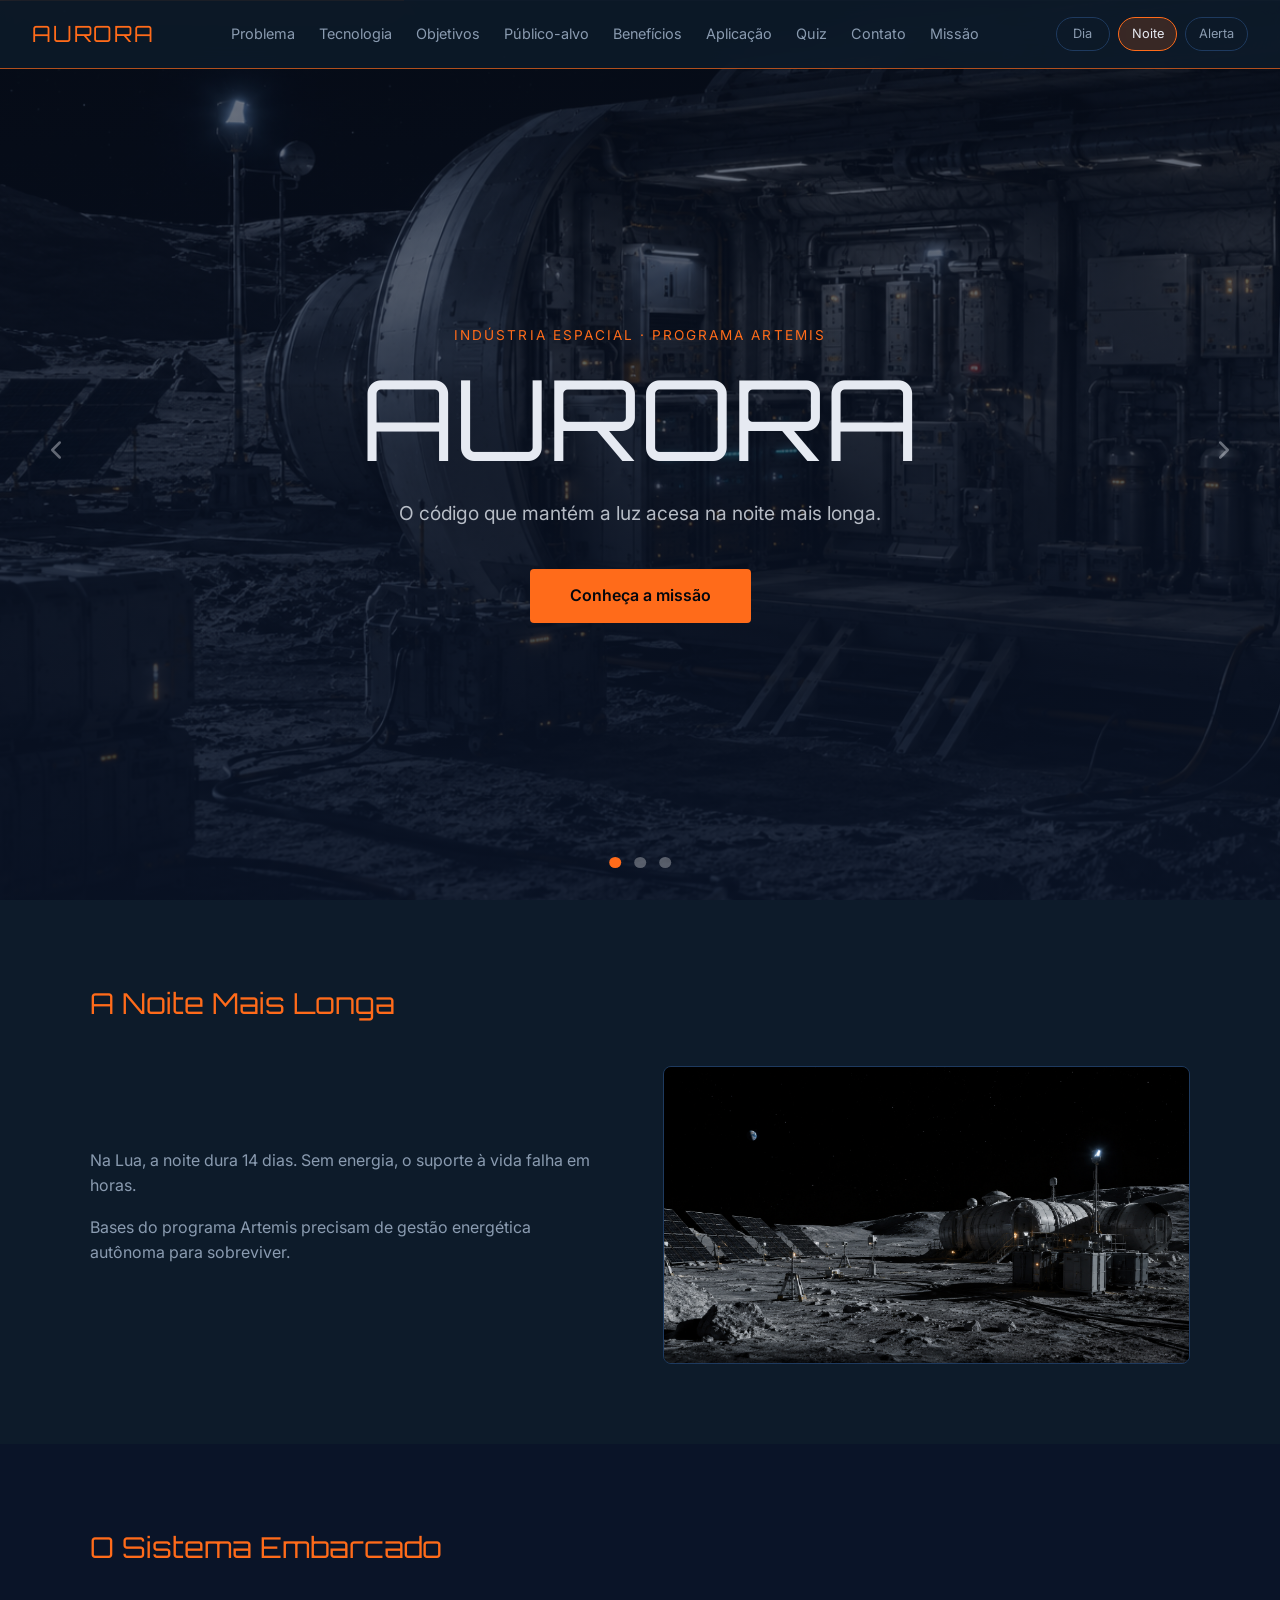
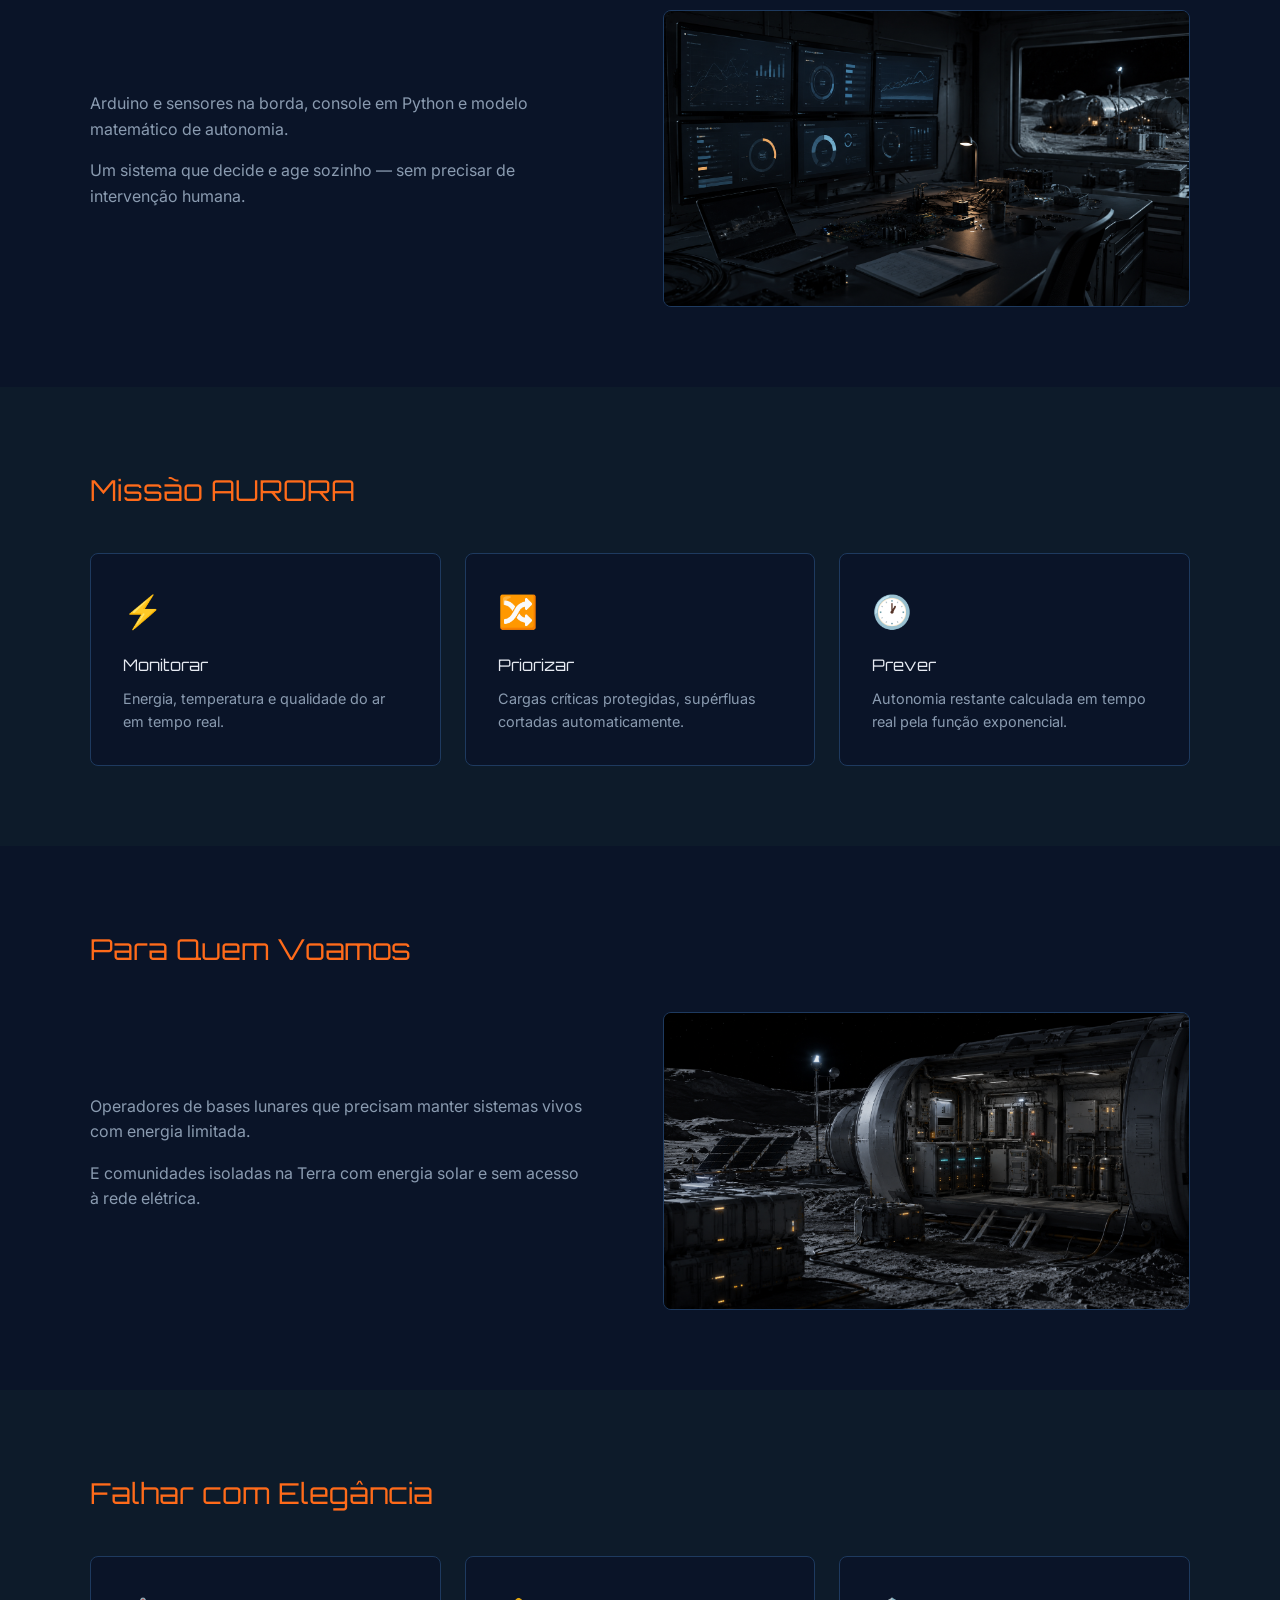
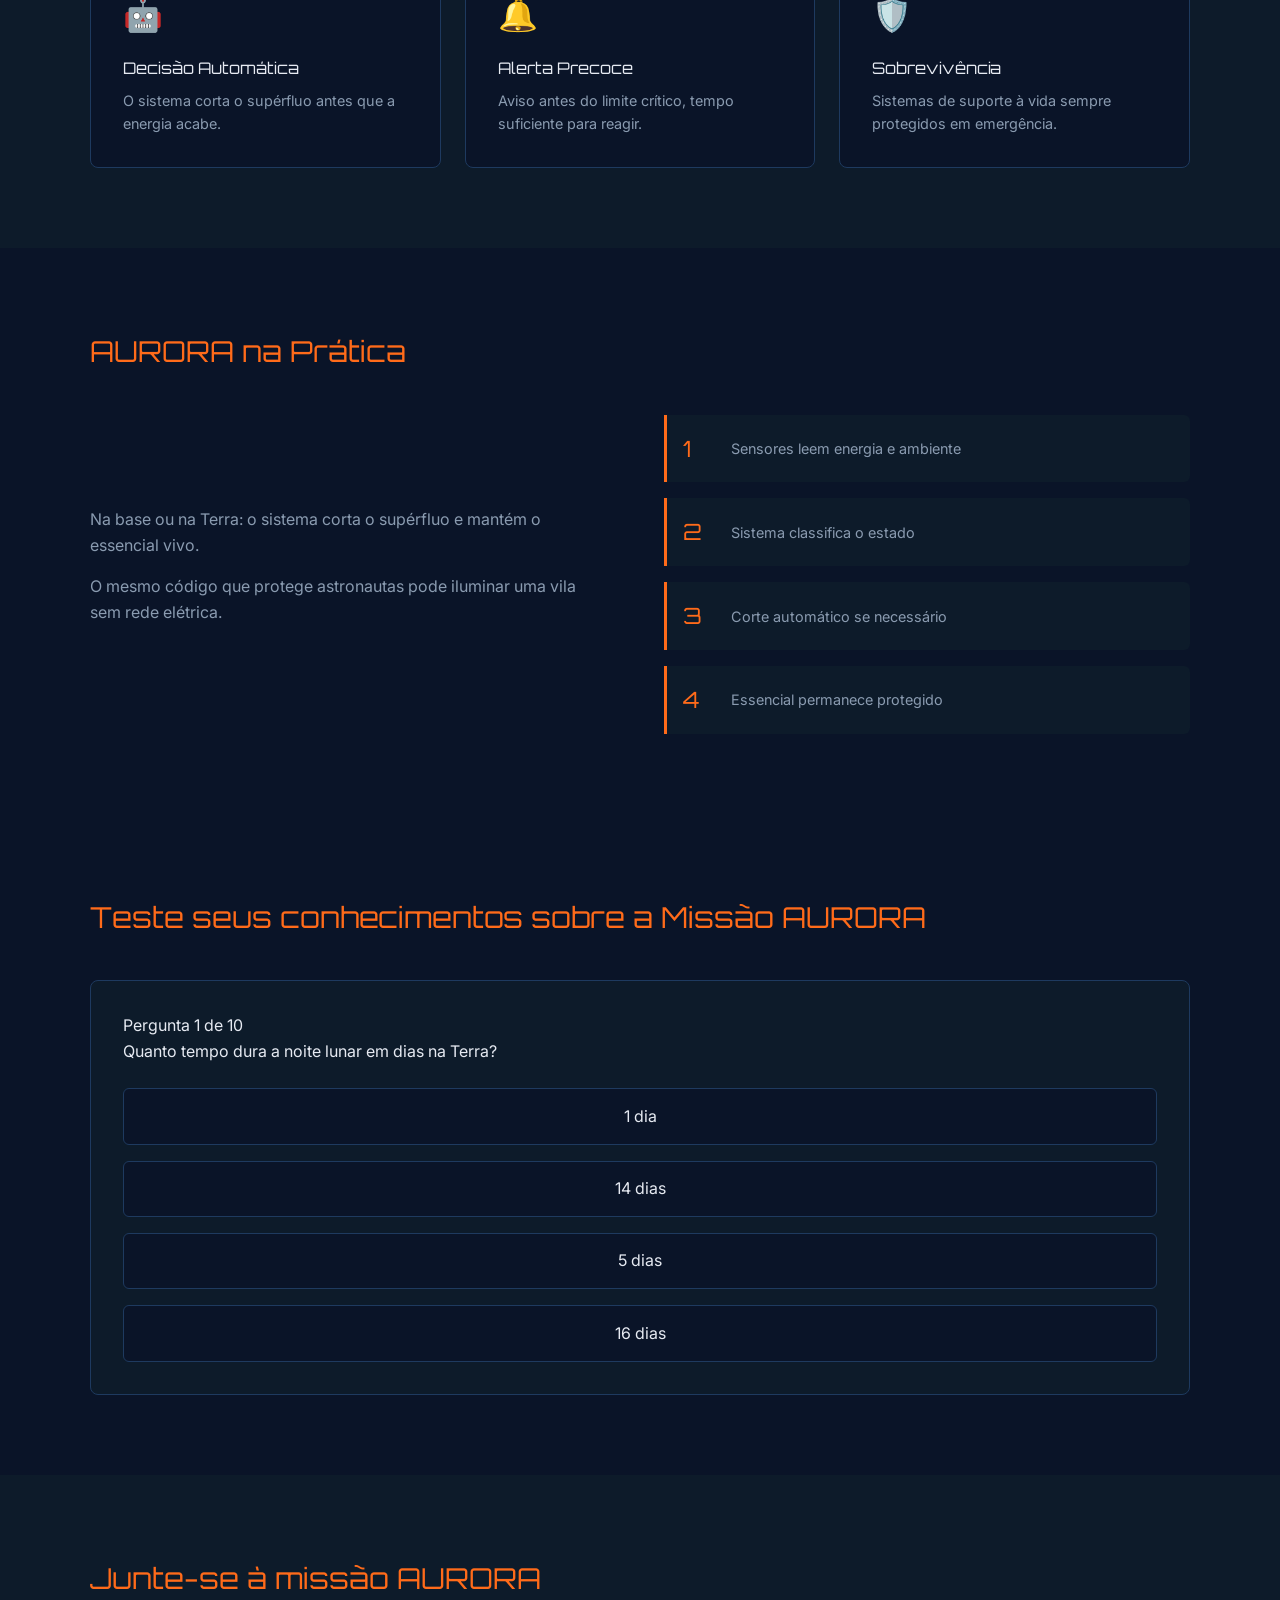
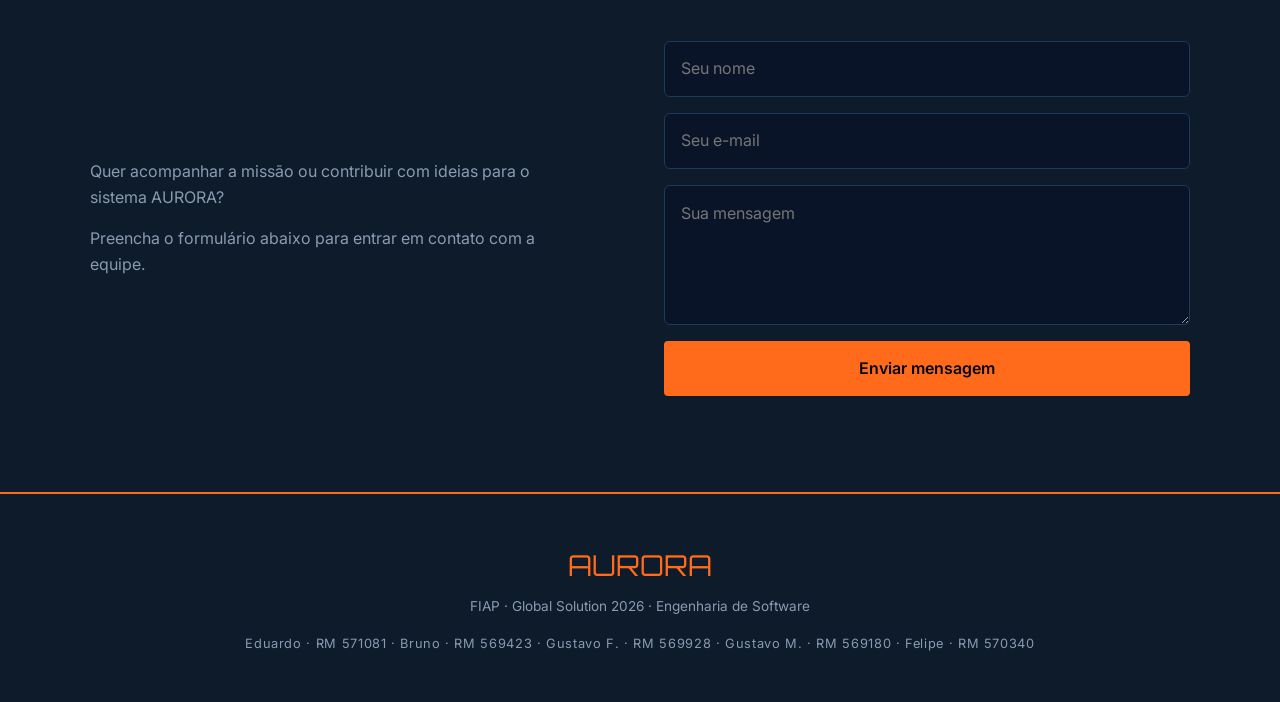
==== commit 95439e2f: "feat: adicionar favicon com a logo da AURORA" ====
--- a/Aurora-Web-Front/index.html
+++ b/Aurora-Web-Front/index.html
@@ -4,7 +4,9 @@
     <meta charset="UTF-8">
     <meta name="viewport" content="width=device-width, initial-scale=1.0">
     <title>AURORA · Sistema de Gestão Energética Lunar</title>
-    
+
+    <link rel="icon" type="image/png" href="img/logo.png">
+
     <link rel="preconnect" href="https://fonts.googleapis.com">
     <link rel="preconnect" href="https://fonts.gstatic.com" crossorigin>
     <link href="https://fonts.googleapis.com/css2?family=Orbitron:wght@700;900&family=Inter:wght@400;600&display=swap" rel="stylesheet">
